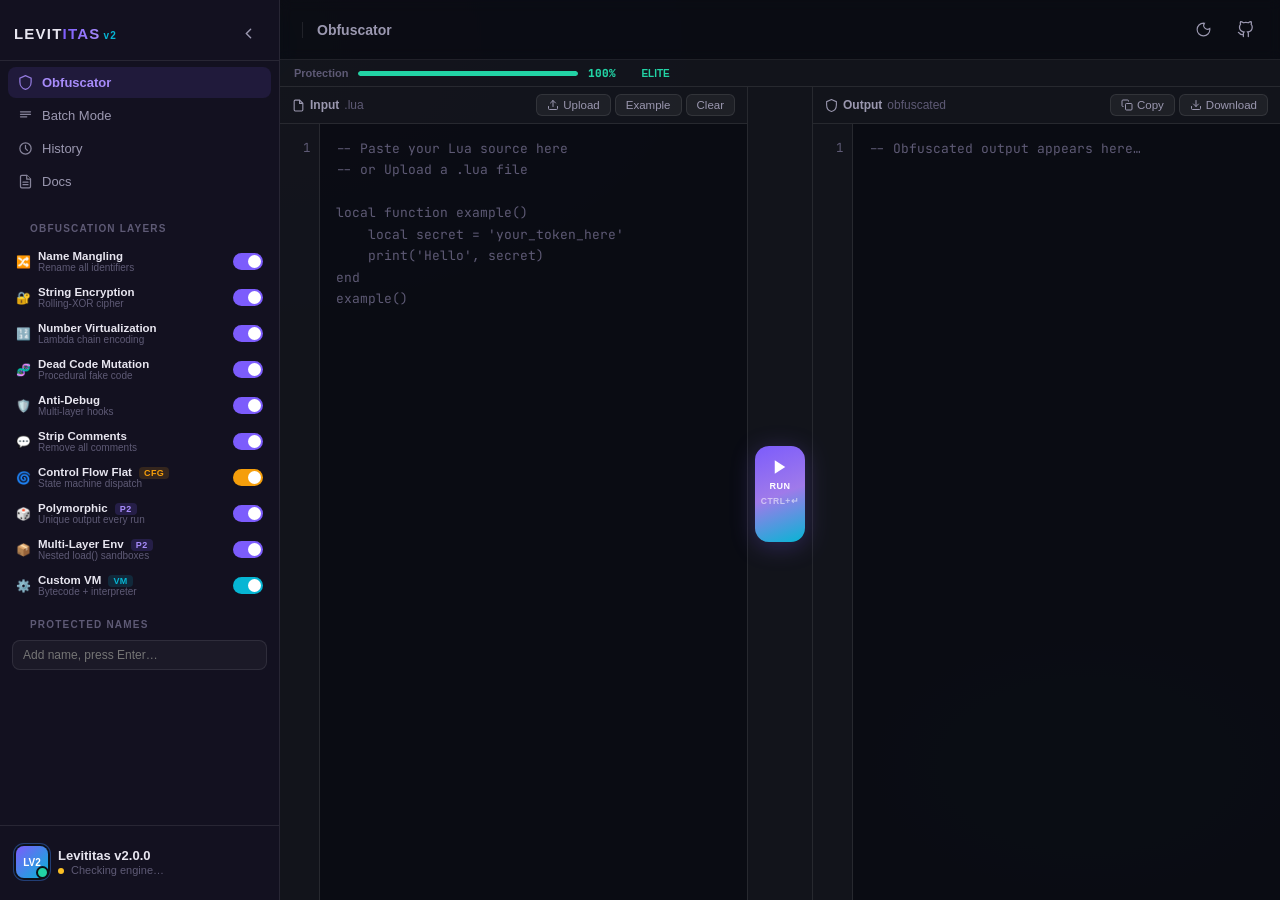
==== templates/index.html @ 669b361c "well" ====
<!DOCTYPE html>
<html lang="en">
<head>
<meta charset="UTF-8">
<meta name="viewport" content="width=device-width,initial-scale=1.0,maximum-scale=1.0">
<title>Levititas v2 — Elite Lua Obfuscator</title>
<link rel="stylesheet" href="/static/style.css">
<link rel="stylesheet" href="/static/levititas.css">
</head>
<body>
<div class="bg-overlay"></div>
<div class="app" id="app">
  <div class="sidebar-backdrop" id="sidebarBackdrop"></div>

  <!-- ═══════════════ SIDEBAR ═══════════════ -->
  <aside class="sidebar" id="sidebar">
    <div class="brand-row">
      <div class="brand-mark">LEVIT<span class="brand-accent">ITAS</span><span class="brand-v2">v2</span></div>
      <button class="icon-btn sidebar-collapse" id="collapseBtn">
        <svg viewBox="0 0 24 24" width="17" height="17"><path d="M15 6l-6 6 6 6" stroke="currentColor" stroke-width="2" fill="none" stroke-linecap="round"/></svg>
      </button>
    </div>

    <!-- Nav -->
    <nav class="nav-menu" style="margin-top:6px;">
      <div class="nav-item active" data-view="obfuscator">
        <svg viewBox="0 0 24 24" width="15" height="15"><path d="M12 1L3 5v6c0 5.5 3.8 10.7 9 12 5.2-1.3 9-6.5 9-12V5l-9-4z" stroke="currentColor" stroke-width="2" fill="none"/></svg>
        <span>Obfuscator</span>
      </div>
      <div class="nav-item" data-view="batch">
        <svg viewBox="0 0 24 24" width="15" height="15"><path d="M4 6h16M4 10h16M4 14h10" stroke="currentColor" stroke-width="2" stroke-linecap="round"/></svg>
        <span>Batch Mode</span>
      </div>
      <div class="nav-item" data-view="history">
        <svg viewBox="0 0 24 24" width="15" height="15"><circle cx="12" cy="12" r="9" stroke="currentColor" stroke-width="2" fill="none"/><path d="M12 7v5l3 3" stroke="currentColor" stroke-width="2" stroke-linecap="round"/></svg>
        <span>History</span>
      </div>
      <div class="nav-item" data-view="docs">
        <svg viewBox="0 0 24 24" width="15" height="15"><path d="M14 2H6a2 2 0 00-2 2v16a2 2 0 002 2h12a2 2 0 002-2V8z" stroke="currentColor" stroke-width="2" fill="none"/><path d="M14 2v6h6M16 13H8M16 17H8" stroke="currentColor" stroke-width="2" stroke-linecap="round"/></svg>
        <span>Docs</span>
      </div>
    </nav>

    <!-- Layers -->
    <div class="section-title" style="margin-top:10px;">Obfuscation Layers</div>
    <div class="layer-list" id="layerList">

      <!-- Base layers -->
      <div class="layer-toggle" data-key="mangleNames">
        <div class="layer-info">
          <span class="layer-icon">🔀</span>
          <div class="layer-text">
            <div class="layer-name">Name Mangling</div>
            <div class="layer-desc">Rename all identifiers</div>
          </div>
        </div>
        <div class="toggle-switch on" data-key="mangleNames" data-tier="base"></div>
      </div>

      <div class="layer-toggle" data-key="encryptStrings">
        <div class="layer-info">
          <span class="layer-icon">🔐</span>
          <div class="layer-text">
            <div class="layer-name">String Encryption</div>
            <div class="layer-desc">Rolling-XOR cipher</div>
          </div>
        </div>
        <div class="toggle-switch on" data-key="encryptStrings" data-tier="base"></div>
      </div>

      <div class="layer-toggle" data-key="encodeNumbers">
        <div class="layer-info">
          <span class="layer-icon">🔢</span>
          <div class="layer-text">
            <div class="layer-name">Number Virtualization</div>
            <div class="layer-desc">Lambda chain encoding</div>
          </div>
        </div>
        <div class="toggle-switch on" data-key="encodeNumbers" data-tier="base"></div>
      </div>

      <div class="layer-toggle" data-key="injectJunk">
        <div class="layer-info">
          <span class="layer-icon">🧬</span>
          <div class="layer-text">
            <div class="layer-name">Dead Code Mutation</div>
            <div class="layer-desc">Procedural fake code</div>
          </div>
        </div>
        <div class="toggle-switch on" data-key="injectJunk" data-tier="base"></div>
      </div>

      <div class="layer-toggle" data-key="antiDebug">
        <div class="layer-info">
          <span class="layer-icon">🛡️</span>
          <div class="layer-text">
            <div class="layer-name">Anti-Debug</div>
            <div class="layer-desc">Multi-layer hooks</div>
          </div>
        </div>
        <div class="toggle-switch on" data-key="antiDebug" data-tier="base"></div>
      </div>

      <div class="layer-toggle" data-key="stripComments">
        <div class="layer-info">
          <span class="layer-icon">💬</span>
          <div class="layer-text">
            <div class="layer-name">Strip Comments</div>
            <div class="layer-desc">Remove all comments</div>
          </div>
        </div>
        <div class="toggle-switch on" data-key="stripComments" data-tier="base"></div>
      </div>

      <!-- Priority 2 layers -->
      <div class="layer-toggle" data-key="controlFlow">
        <div class="layer-info">
          <span class="layer-icon">🌀</span>
          <div class="layer-text">
            <div class="layer-name">Control Flow Flat <span class="layer-tier cfg">CFG</span></div>
            <div class="layer-desc">State machine dispatch</div>
          </div>
        </div>
        <div class="toggle-switch on" data-key="controlFlow" data-tier="cfg"></div>
      </div>

      <div class="layer-toggle" data-key="polymorphic">
        <div class="layer-info">
          <span class="layer-icon">🎲</span>
          <div class="layer-text">
            <div class="layer-name">Polymorphic <span class="layer-tier p2">P2</span></div>
            <div class="layer-desc">Unique output every run</div>
          </div>
        </div>
        <div class="toggle-switch on" data-key="polymorphic" data-tier="p2"></div>
      </div>

      <div class="layer-toggle" data-key="wrapEnv">
        <div class="layer-info">
          <span class="layer-icon">📦</span>
          <div class="layer-text">
            <div class="layer-name">Multi-Layer Env <span class="layer-tier p2">P2</span></div>
            <div class="layer-desc">Nested load() sandboxes</div>
          </div>
        </div>
        <div class="toggle-switch on" data-key="wrapEnv" data-tier="p2"></div>
      </div>

      <div class="layer-toggle" data-key="vmMode">
        <div class="layer-info">
          <span class="layer-icon">⚙️</span>
          <div class="layer-text">
            <div class="layer-name">Custom VM <span class="layer-tier vm">VM</span></div>
            <div class="layer-desc">Bytecode + interpreter</div>
          </div>
        </div>
        <div class="toggle-switch on" data-key="vmMode" data-tier="vm"></div>
      </div>

    </div>

    <!-- Protected names -->
    <div class="section-title" style="margin-top:8px;">Protected Names</div>
    <div style="padding:0 12px 8px;">
      <input type="text" id="protectInput" placeholder="Add name, press Enter…"
        style="width:100%;background:var(--panel-bg);border:1px solid var(--border-color);border-radius:8px;padding:7px 10px;color:var(--text-primary);font-size:12px;outline:none;font-family:inherit;">
      <div id="protectTags" style="margin-top:6px;display:flex;flex-wrap:wrap;gap:4px;min-height:4px;"></div>
    </div>

    <div class="sidebar-footer">
      <div class="profile-row">
        <div class="avatar">LV2</div>
        <div>
          <div class="profile-name">Levititas v2.0.0</div>
          <div class="profile-plan" id="engineStatus">
            <span class="engine-dot fallback" id="engineDot"></span>
            <span id="engineLabel">Checking engine…</span>
          </div>
        </div>
      </div>
    </div>
  </aside>

  <button class="sidebar-expand" id="expandBtn">
    <svg viewBox="0 0 24 24" width="17" height="17"><path d="M9 6l6 6-6 6" stroke="currentColor" stroke-width="2" fill="none" stroke-linecap="round"/></svg>
  </button>

  <!-- ═══════════════ MAIN ═══════════════ -->
  <main class="main-workspace">
    <header class="top-bar">
      <div class="top-bar-left">
        <button class="icon-btn mobile-only" id="mobileSidebarBtn">
          <svg viewBox="0 0 24 24" width="20" height="20"><path d="M4 6h16M4 12h16M4 18h16" stroke="currentColor" stroke-width="2" stroke-linecap="round"/></svg>
        </button>
        <span class="chat-title" id="viewTitle">Obfuscator</span>
      </div>
      <div class="top-bar-right">
        <button class="icon-btn" id="themeBtn" title="Toggle theme">
          <svg viewBox="0 0 24 24" width="17" height="17"><path d="M12 3a9 9 0 109 9c0-.46-.04-.92-.1-1.36a5.4 5.4 0 01-7.54-7.54A9 9 0 0012 3z" stroke="currentColor" stroke-width="1.6" fill="none"/></svg>
        </button>
        <a href="https://github.com/levititas/levititas" target="_blank" class="icon-btn" title="GitHub">
          <svg viewBox="0 0 24 24" width="17" height="17"><path d="M9 19c-5 1.5-5-2.5-7-3m14 6v-3.87a3.37 3.37 0 00-.94-2.61c3.14-.35 6.44-1.54 6.44-7A5.44 5.44 0 0020 4.77 5.07 5.07 0 0019.91 1S18.73.65 16 2.48a13.38 13.38 0 00-7 0C6.27.65 5.09 1 5.09 1A5.07 5.07 0 005 4.77a5.44 5.44 0 00-1.5 3.78c0 5.42 3.3 6.61 6.44 7A3.37 3.37 0 009 18.13V22" stroke="currentColor" stroke-width="1.8" fill="none" stroke-linecap="round"/></svg>
        </a>
      </div>
    </header>

    <!-- ── OBFUSCATOR VIEW ── -->
    <div class="view-overlay active" data-view="obfuscator">
      <div class="obf-workspace">

        <!-- Strength meter -->
        <div class="strength-bar" id="strengthBar">
          <span class="strength-label">Protection</span>
          <div class="strength-track"><div class="strength-fill" id="strengthFill" style="width:0%"></div></div>
          <span class="strength-pct" id="strengthPct">0%</span>
          <span class="strength-grade" id="strengthGrade" style="background:var(--bg-hover);color:var(--text-tertiary);">None</span>
        </div>

        <!-- Stats bar -->
        <div class="stats-bar" id="statsBar" style="display:none;">
          <div class="stat-pill"><span class="stat-label">Original</span><span class="stat-val" id="statOrig">—</span></div>
          <div class="stat-pill"><span class="stat-label">Output</span><span class="stat-val" id="statObf">—</span></div>
          <div class="stat-pill"><span class="stat-label">Ratio</span><span class="stat-val" id="statRatio">—</span></div>
          <div class="stat-pill"><span class="stat-label">Lines</span><span class="stat-val" id="statLines">—</span></div>
          <div class="stat-pill"><span class="stat-label">Time</span><span class="stat-val" id="statTime">—</span></div>
          <span class="stat-note" id="statNote"></span>
        </div>

        <!-- Editor split -->
        <div class="editor-split">

          <!-- INPUT PANE -->
          <div class="editor-pane" id="inputPane">
            <div class="pane-header">
              <span class="pane-label">
                <svg viewBox="0 0 24 24" width="13" height="13"><path d="M14 2H6a2 2 0 00-2 2v16a2 2 0 002 2h12a2 2 0 002-2V8z" stroke="currentColor" stroke-width="2" fill="none"/><path d="M14 2v6h6" stroke="currentColor" stroke-width="2" fill="none"/></svg>
                Input <span class="pane-ext">.lua</span>
              </span>
              <div class="pane-actions">
                <button class="pane-btn" id="uploadBtn">
                  <svg viewBox="0 0 24 24" width="12" height="12"><path d="M21 15v4a2 2 0 01-2 2H5a2 2 0 01-2-2v-4M17 8l-5-5-5 5M12 3v12" stroke="currentColor" stroke-width="2" fill="none" stroke-linecap="round"/></svg>
                  Upload
                </button>
                <button class="pane-btn" id="exampleBtn">Example</button>
                <button class="pane-btn" id="clearBtn">Clear</button>
              </div>
            </div>
            <div class="editor-wrap">
              <div class="line-numbers" id="inLines"></div>
              <textarea class="code-editor" id="inputEditor" spellcheck="false"
                placeholder="-- Paste your Lua source here
-- or Upload a .lua file

local function example()
    local secret = 'your_token_here'
    print('Hello', secret)
end
example()"></textarea>
            </div>
            <input type="file" id="fileInput" accept=".lua" style="display:none;">
          </div>

          <!-- DIVIDER + RUN -->
          <div class="editor-divider">
            <button class="obf-run-btn" id="obfBtn">
              <svg viewBox="0 0 24 24" width="18" height="18"><path d="M5 3l14 9-14 9V3z" fill="currentColor"/></svg>
              <span>RUN</span>
              <span class="run-shortcut">Ctrl+↵</span>
            </button>
          </div>

          <!-- OUTPUT PANE -->
          <div class="editor-pane" id="outputPane">
            <div class="pane-header">
              <span class="pane-label">
                <svg viewBox="0 0 24 24" width="13" height="13"><path d="M12 1L3 5v6c0 5.5 3.8 10.7 9 12 5.2-1.3 9-6.5 9-12V5l-9-4z" stroke="currentColor" stroke-width="2" fill="none"/></svg>
                Output <span class="pane-ext">obfuscated</span>
              </span>
              <div class="pane-actions">
                <button class="pane-btn" id="copyBtn">
                  <svg viewBox="0 0 24 24" width="12" height="12"><rect x="9" y="9" width="13" height="13" rx="2" stroke="currentColor" stroke-width="2" fill="none"/><path d="M5 15H4a2 2 0 01-2-2V4a2 2 0 012-2h9a2 2 0 012 2v1" stroke="currentColor" stroke-width="2" fill="none"/></svg>
                  Copy
                </button>
                <button class="pane-btn" id="downloadBtn">
                  <svg viewBox="0 0 24 24" width="12" height="12"><path d="M21 15v4a2 2 0 01-2 2H5a2 2 0 01-2-2v-4M7 10l5 5 5-5M12 15V3" stroke="currentColor" stroke-width="2" fill="none" stroke-linecap="round"/></svg>
                  Download
                </button>
              </div>
            </div>
            <div class="editor-wrap">
              <div class="line-numbers" id="outLines"></div>
              <textarea class="code-editor" id="outputEditor" spellcheck="false" readonly
                placeholder="-- Obfuscated output appears here…"></textarea>
            </div>
            <div class="obf-loading" id="obfLoading" style="display:none;">
              <div class="obf-spinner"></div>
              <span id="loadingMsg">Obfuscating…</span>
            </div>
            <div class="obf-error" id="obfError" style="display:none;">
              <svg viewBox="0 0 24 24" width="20" height="20"><circle cx="12" cy="12" r="9" stroke="currentColor" stroke-width="2" fill="none"/><path d="M12 8v4M12 16h.01" stroke="currentColor" stroke-width="2" stroke-linecap="round"/></svg>
              <span id="obfErrorMsg">Error</span>
            </div>
          </div>

        </div>
      </div>
    </div>

    <!-- ── BATCH VIEW ── -->
    <div class="view-overlay" data-view="batch">
      <div class="view-scroll">
        <div class="view-header"><h2>Batch Mode</h2><p style="color:var(--text-secondary);font-size:13.5px;margin-top:4px;">Obfuscate multiple .lua files at once with identical settings.</p></div>
        <div class="batch-drop" id="batchDrop" style="margin-top:20px;">
          <svg viewBox="0 0 24 24" width="36" height="36" style="color:var(--text-tertiary)"><path d="M21 15v4a2 2 0 01-2 2H5a2 2 0 01-2-2v-4M17 8l-5-5-5 5M12 3v12" stroke="currentColor" stroke-width="1.6" fill="none" stroke-linecap="round"/></svg>
          <p>Drop .lua files here or <button class="inline-link" id="batchBrowseBtn">browse</button></p>
          <p style="font-size:11.5px;color:var(--text-tertiary)">Multiple files · Max 4 MB each</p>
          <input type="file" id="batchFileInput" accept=".lua" multiple style="display:none;">
        </div>
        <div id="batchList" style="margin-top:16px;display:none;"></div>
        <div id="batchActions" style="margin-top:14px;display:none;gap:10px;flex-wrap:wrap;">
          <button class="new-chat-btn" id="runBatchBtn" style="width:auto;padding:10px 22px;">
            <svg viewBox="0 0 24 24" width="14" height="14"><path d="M5 3l14 9-14 9V3z" fill="currentColor"/></svg>
            Obfuscate All
          </button>
          <button class="btn-secondary" id="downloadAllBtn" style="display:none;">
            <svg viewBox="0 0 24 24" width="13" height="13"><path d="M21 15v4a2 2 0 01-2 2H5a2 2 0 01-2-2v-4M7 10l5 5 5-5M12 15V3" stroke="currentColor" stroke-width="2" fill="none" stroke-linecap="round"/></svg>
            Download All
          </button>
          <button class="pane-btn" id="clearBatchBtn">Clear</button>
        </div>
      </div>
    </div>

    <!-- ── HISTORY VIEW ── -->
    <div class="view-overlay" data-view="history">
      <div class="view-scroll">
        <div class="view-header"><h2>History</h2><p style="color:var(--text-secondary);font-size:13.5px;margin-top:4px;">Last 20 sessions — stored in your browser only.</p></div>
        <div style="margin-top:8px;display:flex;justify-content:flex-end;"><button class="pane-btn" id="clearHistoryBtn">Clear all</button></div>
        <div id="historyEntries" style="margin-top:12px;"></div>
      </div>
    </div>

    <!-- ── DOCS VIEW ── -->
    <div class="view-overlay" data-view="docs">
      <div class="view-scroll">
        <div class="view-header"><h2>Documentation</h2></div>
        <div class="docs-body" style="margin-top:20px;">
          <div class="doc-section">
            <h3>Levititas v2 — What's new?</h3>
            <p>v2 adds four new Priority-2 layers on top of the original seven, making it structurally stronger than LuaPH and LuaRmor. Every run produces a <em>different</em> output due to polymorphic transforms and a randomized identifier style seeded from the system clock.</p>
          </div>
          <div class="doc-section">
            <h3>All 10 Obfuscation Layers</h3>
            <div class="doc-table">
              <div class="doc-row header"><span>Layer</span><span>Description</span></div>
              <div class="doc-row"><span>🔀 Name Mangling</span><span>Renames every local variable and function to confusing <code>IlIlllI</code>-style gibberish. Identifier style randomized per run.</span></div>
              <div class="doc-row"><span>🔐 String Encryption</span><span>Rolling-XOR cipher — each byte's key depends on the previous plaintext byte, making brute-force much harder than a fixed key.</span></div>
              <div class="doc-row"><span>🔢 Number Virtualization</span><span>Numbers encoded as lambda chains of XOR, rotate, and add operations. Decoded only at runtime.</span></div>
              <div class="doc-row"><span>🧬 Dead Code Mutation</span><span>Procedurally generated realistic-looking dead code with opaque predicates (always-true/false math identities).</span></div>
              <div class="doc-row"><span>🛡️ Anti-Debug</span><span>Hooks <code>debug.sethook</code>, detects hooked <code>pcall</code>, and measures timing anomalies typical of debuggers.</span></div>
              <div class="doc-row"><span>💬 Strip Comments</span><span>All <code>--</code> and <code>--[[ ]]</code> comments removed from output.</span></div>
              <div class="doc-row"><span>🌀 Control Flow Flat <span class="tier-pill cfg">CFG</span></span><span>Entire script body converted to a while-loop state machine with a randomized dispatch table. Makes decompiled code unreadable.</span></div>
              <div class="doc-row"><span>🎲 Polymorphic <span class="tier-pill p2">P2</span></span><span>Dead code injected between code sections at random cut points. Identifier style changes every obfuscation run.</span></div>
              <div class="doc-row"><span>📦 Multi-Layer Env <span class="tier-pill p2">P2</span></span><span>2-3 nested <code>load()</code> closures each with a sandboxed <code>setmetatable({}, {__index=_G})</code> environment and fake <code>__newindex</code> trap.</span></div>
              <div class="doc-row"><span>⚙️ Custom VM <span class="tier-pill vm">VM</span></span><span>The entire script is encrypted with a rolling-XOR cipher and wrapped in an obfuscated bytecode interpreter. Decompilers see only the interpreter, never the original code.</span></div>
            </div>
          </div>
          <div class="doc-section">
            <h3>Quick Start</h3>
            <div class="doc-code"><pre>pip install flask
python server.py
# Open http://localhost:5000</pre></div>
          </div>
          <div class="doc-section">
            <h3>Free 24/7 — Cloudflare Tunnel</h3>
            <div class="doc-code"><pre># Start server
python server.py

# New terminal — no account needed:
cloudflared tunnel --url http://localhost:5000
# → https://random.trycloudflare.com</pre></div>
          </div>
          <div class="doc-section">
            <h3>CLI (requires Lua 5.4)</h3>
            <div class="doc-code"><pre>lua levititas.lua script.lua
lua levititas.lua script.lua -o out.lua --protect PlayerData
lua levititas.lua script.lua --no-vm   # skip VM for speed</pre></div>
          </div>
          <div class="doc-section">
            <h3>Keyboard Shortcuts</h3>
            <div class="doc-table">
              <div class="doc-row"><span>Obfuscate</span><div><kbd>Ctrl</kbd> <kbd>Enter</kbd></div></div>
              <div class="doc-row"><span>Toggle sidebar</span><div><kbd>Ctrl</kbd> <kbd>B</kbd></div></div>
              <div class="doc-row"><span>Toggle theme</span><div><kbd>Ctrl</kbd> <kbd>J</kbd></div></div>
              <div class="doc-row"><span>Copy output</span><div><kbd>Ctrl</kbd> <kbd>Shift</kbd> <kbd>C</kbd></div></div>
            </div>
          </div>
        </div>
      </div>
    </div>

  </main>
</div>
<div class="toast" id="toast"></div>
<script src="/static/app.js"></script>
</body>
</html>
---- static/style.css ----
/* ===================================================================
   OCEAN AI — Apex Workspace
   =================================================================== */

@import url('https://fonts.googleapis.com/css2?family=Plus+Jakarta+Sans:wght@400;500;600;700;800&family=JetBrains+Mono:wght@400;500;600&display=swap');

:root {
  --bg-color: #0a0e14;
  --sidebar-bg: #0d1219;
  --panel-bg: #161c27;
  --panel-bg-2: #1b2230;
  --text-primary: #e7ecf3;
  --text-secondary: #8b96a8;
  --text-tertiary: #5b6677;
  --accent: #3b82f6;
  --accent-2: #06b6d4;
  --accent-rgb: 59, 130, 246;
  --border-color: #232b3a;
  --border-soft: #1a212e;
  --msg-user-bg: linear-gradient(135deg, #2563eb, #1d4ed8);
  --msg-bot-bg: #131923;
  --danger: #f87171;
  --success: #34d399;
  --warning: #fbbf24;
  --radius-lg: 18px;
  --radius-md: 12px;
  --radius-sm: 8px;
  --font-size-chat: 15px;
  --shadow-soft: 0 8px 24px rgba(0,0,0,0.35);
  --bg-image: none;
  --bg-opacity: 0.92;
}

body.theme-light {
  --bg-color: #f5f7fa;
  --sidebar-bg: #ffffff;
  --panel-bg: #f1f4f9;
  --panel-bg-2: #e7ecf3;
  --text-primary: #0f172a;
  --text-secondary: #56657c;
  --text-tertiary: #8896ab;
  --border-color: #e2e8f0;
  --border-soft: #edf1f6;
  --msg-bot-bg: #ffffff;
  --shadow-soft: 0 8px 24px rgba(15,23,42,0.08);
}

body.theme-dark-gray {
  --bg-color: #17181a;
  --sidebar-bg: #1c1d20;
  --panel-bg: #232427;
  --panel-bg-2: #2a2b2f;
  --text-primary: #f0f0f0;
  --text-secondary: #a0a0a5;
  --text-tertiary: #6b6c70;
  --border-color: #303134;
  --border-soft: #28292c;
  --msg-bot-bg: #1f2023;
}

body.theme-midnight {
  --bg-color: #0c0a1f;
  --sidebar-bg: #100d28;
  --panel-bg: #181432;
  --panel-bg-2: #1f1a3d;
  --text-primary: #e9e6f7;
  --text-secondary: #9590b8;
  --text-tertiary: #645f88;
  --border-color: #2a2552;
  --border-soft: #1f1a40;
  --msg-bot-bg: #15112e;
}

* { box-sizing: border-box; margin: 0; padding: 0; }
html, body {
  font-family: 'Plus Jakarta Sans', 'Inter', 'Segoe UI', sans-serif;
  height: 100%;
}

body {
  background-color: var(--bg-color);
  color: var(--text-primary);
  overflow: hidden;
  position: relative;
  transition: background-color 0.25s ease, color 0.25s ease;
  color-scheme: dark;
}
body.theme-light { color-scheme: light; }

::selection { background: rgba(var(--accent-rgb), 0.35); }

/* Scrollbars */
* { scrollbar-width: thin; scrollbar-color: var(--border-color) transparent; }
::-webkit-scrollbar { width: 8px; height: 8px; }
::-webkit-scrollbar-thumb { background: var(--border-color); border-radius: 8px; }
::-webkit-scrollbar-thumb:hover { background: var(--text-tertiary); }
::-webkit-scrollbar-track { background: transparent; }

.bg-overlay {
  position: fixed; inset: 0;
  background-image: var(--bg-image);
  background-size: cover; background-position: center;
  z-index: 0; pointer-events: none;
}
.bg-overlay::after {
  content: ''; position: absolute; inset: 0;
  background: var(--bg-color);
  opacity: var(--bg-opacity);
}

.app {
  display: flex; width: 100%; height: 100vh;
  position: relative; z-index: 1;
}

/* =================== SIDEBAR =================== */
.sidebar {
  width: 272px; min-width: 272px;
  background-color: var(--sidebar-bg);
  border-right: 1px solid var(--border-color);
  display: flex; flex-direction: column;
  transition: margin-left 0.28s cubic-bezier(.4,0,.2,1), opacity 0.2s ease;
  position: relative; z-index: 20;
}
.sidebar.collapsed { margin-left: -272px; opacity: 0; pointer-events: none; }

.brand-row {
  display: flex; align-items: center; justify-content: space-between;
  padding: 18px 16px 14px;
}
.brand-mark {
  font-size: 17px; font-weight: 800; letter-spacing: 0.5px; color: var(--text-primary);
}
.brand-accent {
  background: linear-gradient(90deg, var(--accent), var(--accent-2));
  -webkit-background-clip: text; -webkit-text-fill-color: transparent; background-clip: text;
}
.sidebar-collapse, .sidebar-expand {
  background: transparent; border: none; color: var(--text-secondary); cursor: pointer;
  width: 30px; height: 30px; border-radius: 8px; display: flex; align-items: center; justify-content: center;
  transition: 0.15s;
}
.sidebar-collapse:hover, .sidebar-expand:hover { background: var(--panel-bg); color: var(--text-primary); }
.sidebar-expand {
  position: fixed; top: 16px; left: 12px; z-index: 25;
  display: none; background: var(--panel-bg); border: 1px solid var(--border-color);
}
.sidebar-expand.visible { display: flex; }

.new-chat-btn {
  margin: 4px 16px 14px;
  background: linear-gradient(135deg, var(--accent), var(--accent-2));
  color: #fff; border: none; border-radius: var(--radius-md);
  padding: 11px 14px; font-weight: 700; font-size: 14px; cursor: pointer;
  display: flex; align-items: center; justify-content: center; gap: 8px;
  box-shadow: 0 4px 14px rgba(var(--accent-rgb), 0.3);
  transition: transform 0.15s, box-shadow 0.15s;
}
.new-chat-btn:hover { transform: translateY(-1px); box-shadow: 0 6px 18px rgba(var(--accent-rgb), 0.4); }
.new-chat-btn:active { transform: translateY(0); }

.sidebar-search {
  margin: 0 16px 12px; display: flex; align-items: center; gap: 8px;
  background: var(--panel-bg); border: 1px solid var(--border-color); border-radius: var(--radius-sm);
  padding: 8px 10px; color: var(--text-tertiary);
}
.sidebar-search input {
  background: transparent; border: none; outline: none; color: var(--text-primary);
  font-size: 13px; width: 100%; font-family: inherit;
}
.sidebar-search input::placeholder { color: var(--text-tertiary); }

.nav-menu { padding: 0 12px; display: flex; flex-direction: column; gap: 2px; margin-bottom: 8px; }
.nav-item {
  padding: 9px 12px; border-radius: var(--radius-sm); cursor: pointer;
  display: flex; align-items: center; gap: 10px;
  color: var(--text-secondary); font-weight: 500; font-size: 13.5px;
  transition: 0.15s; white-space: nowrap;
}
.nav-item svg { flex-shrink: 0; opacity: 0.85; }
.nav-item:hover { background-color: var(--panel-bg); color: var(--text-primary); }
.nav-item.active { background-color: var(--panel-bg-2); color: var(--text-primary); }

.section-title {
  font-size: 10.5px; text-transform: uppercase; color: var(--text-tertiary);
  margin: 10px 16px 6px; letter-spacing: 0.8px; font-weight: 700;
  display: flex; align-items: center; justify-content: space-between;
}
.text-mini-btn {
  background: none; border: none; color: var(--text-tertiary); cursor: pointer;
  font-size: 10px; text-transform: none; letter-spacing: 0; font-weight: 600;
  padding: 2px 4px; border-radius: 4px;
}
.text-mini-btn:hover { color: var(--danger); background: rgba(248,113,113,0.1); }

.pinned-list { padding: 0 12px; display: flex; flex-direction: column; gap: 2px; max-height: 110px; overflow-y: auto; }
.history-list {
  flex-grow: 1; overflow-y: auto; padding: 0 12px; display: flex; flex-direction: column; gap: 2px;
  min-height: 60px;
}
.history-group-label {
  font-size: 10.5px; color: var(--text-tertiary); font-weight: 700; text-transform: uppercase;
  letter-spacing: 0.6px; padding: 10px 6px 4px;
}

.history-item {
  position: relative; padding: 9px 12px; border-radius: var(--radius-sm); cursor: pointer;
  display: flex; align-items: center; gap: 8px; color: var(--text-secondary);
  font-size: 13.5px; transition: 0.15s; overflow: hidden;
}
.history-item:hover { background: var(--panel-bg); color: var(--text-primary); }
.history-item.active { background: var(--panel-bg-2); color: var(--text-primary); }
.history-item .hist-icon { flex-shrink: 0; opacity: 0.6; }
.history-item .hist-title {
  flex: 1; white-space: nowrap; overflow: hidden; text-overflow: ellipsis;
}
.history-item .hist-actions {
  display: none; gap: 2px; flex-shrink: 0;
}
.history-item:hover .hist-actions { display: flex; }
.hist-action-btn {
  background: none; border: none; color: var(--text-tertiary); cursor: pointer;
  width: 22px; height: 22px; border-radius: 5px; display: flex; align-items: center; justify-content: center;
}
.hist-action-btn:hover { background: var(--border-color); color: var(--text-primary); }
.hist-action-btn.danger:hover { color: var(--danger); }
.history-item input.rename-input {
  background: var(--bg-color); border: 1px solid var(--accent); border-radius: 5px;
  color: var(--text-primary); font-size: 13px; padding: 3px 6px; width: 100%; outline: none;
}

.sidebar-footer {
  padding: 12px; border-top: 1px solid var(--border-color); display: flex; flex-direction: column; gap: 4px;
}

.profile-row {
  display: flex; align-items: center; gap: 10px; padding: 9px 10px; border-radius: var(--radius-sm);
  cursor: pointer; transition: 0.15s; margin-top: 2px; position: relative;
}
.profile-row:hover { background: var(--panel-bg); }
.avatar {
  width: 32px; height: 32px; border-radius: 50%; background: linear-gradient(135deg, var(--accent), #8b5cf6);
  display: flex; align-items: center; justify-content: center; font-weight: 700; font-size: 13px; color: #fff;
  flex-shrink: 0; position: relative; box-shadow: 0 0 0 2px var(--sidebar-bg), 0 0 0 3px rgba(var(--accent-rgb), 0.4);
}
.avatar::after {
  content: ''; position: absolute; bottom: -1px; right: -1px; width: 9px; height: 9px; border-radius: 50%;
  background: var(--success); border: 2px solid var(--sidebar-bg);
}
.profile-meta { flex: 1; overflow: hidden; }
.profile-name { font-size: 13px; font-weight: 600; color: var(--text-primary); white-space: nowrap; overflow: hidden; text-overflow: ellipsis; }
.profile-plan { font-size: 11px; color: var(--text-tertiary); }

/* =================== MAIN WORKSPACE =================== */
.main-workspace { flex-grow: 1; display: flex; flex-direction: column; min-width: 0; position: relative; }

.top-bar {
  height: 60px; min-height: 60px; border-bottom: 1px solid var(--border-color);
  display: flex; justify-content: space-between; align-items: center; padding: 0 20px;
  backdrop-filter: blur(6px);
  position: relative; z-index: 30;
}
.top-bar-left, .top-bar-right { display: flex; align-items: center; gap: 8px; }
.mobile-only { display: none; }

.icon-btn {
  background: transparent; border: none; color: var(--text-secondary); cursor: pointer;
  width: 34px; height: 34px; border-radius: var(--radius-sm); display: flex; align-items: center; justify-content: center;
  transition: 0.15s;
}
.icon-btn:hover { background: var(--panel-bg); color: var(--text-primary); }

.model-selector { position: relative; }
.model-trigger {
  display: flex; align-items: center; gap: 8px;
  background: var(--panel-bg); border: 1px solid var(--border-color); color: var(--text-primary);
  padding: 7px 12px; border-radius: 999px; cursor: pointer; font-weight: 600; font-size: 13px;
  transition: 0.15s;
}
.model-trigger:hover { border-color: var(--accent); }
.model-dot {
  width: 8px; height: 8px; border-radius: 50%; background: var(--accent); flex-shrink: 0;
  box-shadow: 0 0 8px rgba(var(--accent-rgb),0.6);
}
.model-dot.flash { background: var(--warning); box-shadow: 0 0 8px rgba(251,191,36,0.6); }
.model-dot.think { background: #8b5cf6; box-shadow: 0 0 8px rgba(139,92,246,0.6); }
.model-dot.code { background: var(--success); box-shadow: 0 0 8px rgba(52,211,153,0.6); }

.model-dropdown {
  display: none; position: absolute; top: calc(100% + 8px); left: 0; width: 260px;
  background: var(--panel-bg); border: 1px solid var(--border-color); border-radius: var(--radius-md);
  box-shadow: var(--shadow-soft); padding: 6px; z-index: 50;
}
.model-dropdown.open { display: block; animation: dropIn 0.15s ease; }
@keyframes dropIn { from { opacity: 0; transform: translateY(-6px); } to { opacity: 1; transform: translateY(0); } }
.model-option {
  display: flex; align-items: center; gap: 10px; padding: 9px 10px; border-radius: var(--radius-sm);
  cursor: pointer; transition: 0.15s;
}
.model-option:hover { background: var(--panel-bg-2); }
.model-option.active { background: rgba(var(--accent-rgb), 0.12); }
.model-option .model-dot { margin-top: 4px; }
.model-name { font-size: 13px; font-weight: 700; color: var(--text-primary); }
.model-desc { font-size: 11.5px; color: var(--text-tertiary); }

.chat-title {
  font-size: 13.5px; color: var(--text-secondary); font-weight: 500;
  white-space: nowrap; overflow: hidden; text-overflow: ellipsis; max-width: 320px;
  border-left: 1px solid var(--border-color); padding-left: 14px; margin-left: 4px;
}

/* Notifications */
.notif-wrap { position: relative; }
.notif-badge {
  position: absolute; top: 3px; right: 3px; min-width: 15px; height: 15px; padding: 0 3px;
  background: var(--danger); color: #fff; font-size: 9.5px; font-weight: 800; border-radius: 999px;
  display: flex; align-items: center; justify-content: center; line-height: 1; border: 2px solid var(--bg-color);
}
.notif-dropdown {
  display: none; position: absolute; top: calc(100% + 8px); right: 0; width: 320px; max-height: 420px;
  background: var(--panel-bg); border: 1px solid var(--border-color); border-radius: var(--radius-md);
  box-shadow: var(--shadow-soft); z-index: 60; overflow: hidden; flex-direction: column;
}
.notif-dropdown.open { display: flex; animation: dropIn 0.15s ease; }
.notif-dropdown-header {
  display: flex; justify-content: space-between; align-items: center; padding: 12px 14px;
  border-bottom: 1px solid var(--border-color); font-size: 13px; font-weight: 700;
}
.notif-list { overflow-y: auto; max-height: 360px; }
.notif-item {
  display: flex; gap: 10px; padding: 11px 14px; border-bottom: 1px solid var(--border-soft);
  cursor: default; transition: 0.15s; position: relative;
}
.notif-item:last-child { border-bottom: none; }
.notif-item:hover { background: var(--panel-bg-2); }
.notif-item.unread::before {
  content: ''; position: absolute; left: 5px; top: 17px; width: 6px; height: 6px; border-radius: 50%; background: var(--accent);
}
.notif-icon {
  width: 30px; height: 30px; border-radius: 9px; flex-shrink: 0; display: flex; align-items: center; justify-content: center;
  background: var(--panel-bg-2); color: var(--accent-2);
}
.notif-body { flex: 1; min-width: 0; }
.notif-title { font-size: 12.5px; font-weight: 600; color: var(--text-primary); }
.notif-desc { font-size: 11.5px; color: var(--text-tertiary); margin-top: 1px; line-height: 1.4; }
.notif-time { font-size: 10px; color: var(--text-tertiary); margin-top: 3px; }
.notif-empty { padding: 30px 16px; text-align: center; color: var(--text-tertiary); font-size: 12.5px; }

.about-tagline {
  margin-top: 16px; padding-top: 14px; border-top: 1px solid var(--border-soft);
  font-size: 14px; color: var(--text-primary); letter-spacing: 0.2px;
}
.about-tagline b {
  background: linear-gradient(90deg, var(--accent), var(--accent-2));
  -webkit-background-clip: text; -webkit-text-fill-color: transparent; background-clip: text;
}

/* =================== CHAT AREA (reworked) =================== */
.chat-container {
  flex-grow: 1; padding: 32px 12% 20px; overflow-y: auto;
  display: flex; flex-direction: column; gap: 24px; scroll-behavior: smooth;
  position: relative; z-index: 1;
  mask-image: linear-gradient(to bottom, transparent 0, #000 24px, #000 calc(100% - 8px), transparent 100%);
  -webkit-mask-image: linear-gradient(to bottom, transparent 0, #000 24px, #000 calc(100% - 8px), transparent 100%);
}

.chat-date-divider {
  display: flex; align-items: center; gap: 12px; margin: 4px 0 2px;
  color: var(--text-tertiary); font-size: 11.5px; font-weight: 700; text-transform: uppercase; letter-spacing: 0.6px;
}
.chat-date-divider::before, .chat-date-divider::after {
  content: ''; flex: 1; height: 1px; background: var(--border-soft);
}

.welcome-screen {
  flex-grow: 1; display: flex; flex-direction: column; align-items: center; justify-content: center;
  text-align: center; gap: 18px; padding: 40px 20px;
}
.welcome-logo {
  width: 60px; height: 60px; border-radius: 18px;
  background: linear-gradient(135deg, var(--accent), var(--accent-2));
  display: flex; align-items: center; justify-content: center;
  box-shadow: 0 10px 32px rgba(var(--accent-rgb), 0.4), 0 0 0 1px rgba(255,255,255,0.06) inset;
  position: relative; overflow: hidden;
  animation: logoFloat 3.4s ease-in-out infinite;
}
@keyframes logoFloat { 0%, 100% { transform: translateY(0); } 50% { transform: translateY(-5px); } }
.welcome-logo::after {
  content: ''; position: absolute; inset: 0;
  background: linear-gradient(120deg, transparent 30%, rgba(255,255,255,0.35) 50%, transparent 70%);
  animation: shimmer 2.6s infinite;
}
@keyframes shimmer { 0% { transform: translateX(-100%); } 100% { transform: translateX(100%); } }
.welcome-logo svg { position: relative; z-index: 1; }
.welcome-title {
  font-size: 27px; font-weight: 800; letter-spacing: -0.3px;
  background: linear-gradient(135deg, var(--text-primary), var(--text-secondary));
  -webkit-background-clip: text; -webkit-text-fill-color: transparent; background-clip: text;
}
.welcome-sub { font-size: 14.5px; color: var(--text-secondary); max-width: 440px; line-height: 1.6; }

.suggestion-grid {
  display: grid; grid-template-columns: repeat(2, minmax(0,1fr)); gap: 10px; margin-top: 8px;
  max-width: 620px; width: 100%;
}
.suggestion-card {
  text-align: left; background: var(--panel-bg); border: 1px solid var(--border-color);
  border-radius: var(--radius-md); padding: 14px 16px; cursor: pointer; transition: 0.18s;
  animation: fadeInUp 0.4s cubic-bezier(.16,1,.3,1) backwards;
  position: relative; overflow: hidden;
}
.suggestion-card:nth-child(1) { animation-delay: 0.05s; }
.suggestion-card:nth-child(2) { animation-delay: 0.1s; }
.suggestion-card:nth-child(3) { animation-delay: 0.15s; }
.suggestion-card:nth-child(4) { animation-delay: 0.2s; }
.suggestion-card::before {
  content: ''; position: absolute; inset: 0; opacity: 0; transition: opacity 0.2s;
  background: linear-gradient(135deg, rgba(var(--accent-rgb),0.08), transparent 60%);
}
.suggestion-card:hover { border-color: var(--accent); transform: translateY(-2px); box-shadow: var(--shadow-soft); }
.suggestion-card:hover::before { opacity: 1; }
.suggestion-card .s-title { font-size: 13.5px; font-weight: 600; color: var(--text-primary); margin-bottom: 3px; position: relative; }
.suggestion-card .s-sub { font-size: 12px; color: var(--text-tertiary); position: relative; }

/* Message row */
.message-row { display: flex; gap: 14px; max-width: 100%; animation: fadeInUp 0.4s cubic-bezier(.16,1,.3,1) forwards; opacity: 0; }
.message-row.user-row { flex-direction: row-reverse; }
@keyframes fadeInUp { from { opacity: 0; transform: translateY(16px) scale(0.985); } to { opacity: 1; transform: translateY(0) scale(1); } }

.msg-avatar {
  width: 31px; height: 31px; border-radius: 10px; flex-shrink: 0; display: flex; align-items: center; justify-content: center;
  font-size: 13px; font-weight: 700; margin-top: 2px; transition: transform 0.2s;
}
.message-row:hover .msg-avatar { transform: scale(1.06); }
.msg-avatar.bot { background: linear-gradient(135deg, var(--accent), var(--accent-2)); color: #fff; box-shadow: 0 3px 10px rgba(var(--accent-rgb), 0.35); }
.msg-avatar.user { background: linear-gradient(135deg, var(--accent), #8b5cf6); color: #fff; box-shadow: 0 3px 10px rgba(var(--accent-rgb), 0.3); }

.message-col { display: flex; flex-direction: column; gap: 6px; max-width: 76%; min-width: 0; }
.user-row .message-col { align-items: flex-end; }

.message {
  padding: 13px 17px; border-radius: var(--radius-lg); line-height: 1.65;
  font-size: var(--font-size-chat); box-shadow: var(--shadow-soft); word-wrap: break-word;
  transition: transform 0.15s, box-shadow 0.15s;
}
.message-row:hover .message { transform: translateY(-1px); }
.msg-user {
  background: var(--msg-user-bg); color: #fff; border-bottom-right-radius: 4px;
  box-shadow: 0 4px 16px rgba(var(--accent-rgb), 0.28), var(--shadow-soft);
}
.msg-bot { background: var(--msg-bot-bg); border: 1px solid var(--border-soft); border-bottom-left-radius: 4px; color: var(--text-primary); }
.message.compact { padding: 9px 13px; }

.message p { margin: 0 0 10px; }
.message p:last-child { margin-bottom: 0; }
.message ul, .message ol { margin: 8px 0 8px 22px; }
.message li { margin-bottom: 4px; }
.message a { color: var(--accent-2); text-decoration: underline; }
.message h1, .message h2, .message h3 { margin: 14px 0 8px; font-weight: 700; line-height: 1.3; }
.message h1 { font-size: 1.3em; } .message h2 { font-size: 1.16em; } .message h3 { font-size: 1.05em; }
.message blockquote {
  border-left: 3px solid var(--accent); padding: 4px 14px; margin: 10px 0; color: var(--text-secondary);
  background: rgba(var(--accent-rgb), 0.06); border-radius: 0 6px 6px 0;
}
.message table { border-collapse: collapse; width: 100%; margin: 10px 0; font-size: 0.92em; }
.message th, .message td { border: 1px solid var(--border-color); padding: 7px 10px; text-align: left; }
.message th { background: var(--panel-bg-2); font-weight: 700; }
.message code:not(pre code) {
  background: rgba(var(--accent-rgb), 0.12); color: var(--accent-2); padding: 2px 6px; border-radius: 5px;
  font-family: 'JetBrains Mono', monospace; font-size: 0.88em;
}

.code-block-wrap { margin: 12px 0; border-radius: 10px; overflow: hidden; border: 1px solid #2a3244; }
.code-block-header {
  display: flex; justify-content: space-between; align-items: center;
  background: #0d1117; padding: 7px 13px; font-size: 11.5px; color: #8b96a8;
  font-family: 'JetBrains Mono', monospace; border-bottom: 1px solid #1f2630;
}
.copy-code-btn {
  background: none; border: none; color: #8b96a8; cursor: pointer; font-size: 11.5px;
  display: flex; align-items: center; gap: 5px; padding: 3px 7px; border-radius: 5px; transition: 0.15s;
  font-family: inherit;
}
.copy-code-btn:hover { background: rgba(255,255,255,0.08); color: #e6edf3; }
.message pre { background: #0d1117; padding: 15px; overflow-x: auto; margin: 0; }
.message pre code { font-family: 'JetBrains Mono', monospace; font-size: 13.5px; color: #e6edf3; line-height: 1.55; background: none; padding: 0; }

.think-block {
  background: rgba(var(--accent-rgb), 0.06); border: 1px solid rgba(var(--accent-rgb), 0.18);
  border-radius: 10px; margin-bottom: 10px; overflow: hidden;
}
.think-header {
  display: flex; align-items: center; gap: 7px; padding: 9px 13px; cursor: pointer;
  font-size: 12px; font-weight: 600; color: var(--accent-2); user-select: none;
}
.think-header svg { transition: transform 0.2s; }
.think-block.collapsed .think-header svg { transform: rotate(-90deg); }
.think-body {
  padding: 0 13px 12px; font-size: 12.5px; color: var(--text-secondary); font-style: italic; line-height: 1.6;
}
.think-block.collapsed .think-body { display: none; }

.web-sources {
  display: flex; flex-wrap: wrap; gap: 6px; margin-top: 10px; padding-top: 10px;
  border-top: 1px solid var(--border-soft);
}
.web-source-chip {
  display: flex; align-items: center; gap: 5px; background: var(--panel-bg-2); border: 1px solid var(--border-color);
  padding: 4px 9px; border-radius: 999px; font-size: 11px; color: var(--text-secondary); text-decoration: none;
}
.web-source-chip:hover { border-color: var(--accent); color: var(--text-primary); }

.attached-image-bubble { max-width: 240px; border-radius: 12px; margin-bottom: 8px; display: block; border: 1px solid var(--border-color); }
.attached-file-chip {
  display: flex; align-items: center; gap: 8px; background: rgba(255,255,255,0.08); border-radius: 10px;
  padding: 8px 12px; margin-bottom: 8px; font-size: 12.5px;
}
.msg-user .attached-file-chip { background: rgba(255,255,255,0.15); }

/* Message actions (hover toolbar) */
.message-actions {
  display: flex; gap: 2px; opacity: 0; transition: opacity 0.15s; height: 26px;
}
.message-row:hover .message-actions, .message-row.show-actions .message-actions { opacity: 1; }
.msg-action-btn {
  background: transparent; border: none; color: var(--text-tertiary); cursor: pointer;
  width: 26px; height: 26px; border-radius: 6px; display: flex; align-items: center; justify-content: center;
  transition: 0.15s;
}
.msg-action-btn:hover { background: var(--panel-bg); color: var(--text-primary); }
.msg-action-btn.liked { color: var(--success); }
.msg-action-btn.disliked { color: var(--danger); }
.msg-meta-row { display: flex; align-items: center; gap: 8px; font-size: 11px; color: var(--text-tertiary); }
.model-tag {
  background: var(--panel-bg); border: 1px solid var(--border-color); padding: 1px 7px; border-radius: 999px; font-weight: 600;
}

.edit-textarea {
  width: 100%; background: var(--panel-bg-2); border: 1px solid var(--accent); border-radius: var(--radius-md);
  color: var(--text-primary); padding: 12px; font-size: var(--font-size-chat); font-family: inherit;
  resize: vertical; outline: none; min-height: 60px;
}
.edit-actions { display: flex; gap: 8px; margin-top: 8px; justify-content: flex-end; }
.edit-actions button {
  padding: 6px 14px; border-radius: 7px; font-size: 12.5px; font-weight: 600; cursor: pointer; border: none;
}
.edit-cancel { background: var(--panel-bg); color: var(--text-secondary); }
.edit-save { background: var(--accent); color: #fff; }

/* Typing indicator */
.typing-indicator { display: flex; gap: 5px; padding: 6px 2px; }
.typing-indicator span { width: 7px; height: 7px; background: var(--accent); border-radius: 50%; animation: bounce 1.3s infinite ease-in-out both; opacity: 0.7; }
.typing-indicator span:nth-child(1) { animation-delay: -0.32s; }
.typing-indicator span:nth-child(2) { animation-delay: -0.16s; }
@keyframes bounce { 0%, 80%, 100% { transform: scale(0.4); } 40% { transform: scale(1); } }

.stream-cursor { display: inline-block; width: 8px; height: 16px; background: var(--accent); margin-left: 2px; vertical-align: middle; animation: blink 0.9s infinite; border-radius: 2px; }
@keyframes blink { 0%, 100% { opacity: 1; } 50% { opacity: 0; } }

.scroll-bottom-btn {
  position: absolute; bottom: 168px; left: 50%; transform: translateX(-50%);
  width: 36px; height: 36px; border-radius: 50%; background: var(--panel-bg); border: 1px solid var(--border-color);
  display: none; align-items: center; justify-content: center; cursor: pointer; color: var(--text-secondary);
  box-shadow: var(--shadow-soft); z-index: 15; transition: 0.15s;
}
.scroll-bottom-btn.visible { display: flex; }
.scroll-bottom-btn:hover { color: var(--accent); border-color: var(--accent); }

/* =================== INPUT AREA =================== */
.input-wrapper { padding: 10px 12% 16px; display: flex; flex-direction: column; align-items: center; gap: 8px; }
.input-shell {
  width: 100%; background: var(--panel-bg); border: 1px solid var(--border-color); border-radius: var(--radius-lg);
  padding: 10px 12px; box-shadow: var(--shadow-soft); transition: border-color 0.15s;
}
.input-shell:focus-within { border-color: var(--accent); }

.attach-preview-area { display: flex; flex-wrap: wrap; gap: 8px; margin-bottom: 6px; }
.attach-item { position: relative; }
.attach-img-thumb { width: 64px; height: 64px; object-fit: cover; border-radius: 9px; border: 1px solid var(--border-color); }
.attach-file-thumb {
  display: flex; align-items: center; gap: 8px; background: var(--panel-bg-2); border: 1px solid var(--border-color);
  border-radius: 9px; padding: 8px 12px; font-size: 12px; max-width: 180px;
}
.attach-file-thumb .file-name { overflow: hidden; text-overflow: ellipsis; white-space: nowrap; }
.attach-file-thumb .file-size { color: var(--text-tertiary); font-size: 10.5px; flex-shrink: 0; }
.attach-remove {
  position: absolute; top: -7px; right: -7px; background: var(--danger); color: #fff; border: none;
  border-radius: 50%; width: 18px; height: 18px; cursor: pointer; font-size: 11px; line-height: 1;
  display: flex; align-items: center; justify-content: center;
}

.quick-suggest-row { display: flex; gap: 6px; overflow-x: auto; padding-bottom: 2px; }
.quick-chip {
  white-space: nowrap; background: var(--panel-bg-2); border: 1px solid var(--border-color); color: var(--text-secondary);
  padding: 6px 11px; border-radius: 999px; font-size: 12px; cursor: pointer; transition: 0.15s;
}
.quick-chip:hover { border-color: var(--accent); color: var(--text-primary); }

.input-row { display: flex; gap: 8px; align-items: flex-end; }
.tool-icon-btn {
  background: transparent; border: none; color: var(--text-secondary); cursor: pointer;
  width: 34px; height: 34px; border-radius: var(--radius-sm); display: flex; align-items: center; justify-content: center;
  flex-shrink: 0; transition: 0.15s;
}
.tool-icon-btn:hover { background: var(--panel-bg-2); color: var(--text-primary); }
.tool-icon-btn.recording { color: var(--danger); animation: pulse-rec 1.2s infinite; }
@keyframes pulse-rec { 0%, 100% { opacity: 1; } 50% { opacity: 0.4; } }

#userInput {
  flex-grow: 1; background: transparent; border: none; color: var(--text-primary); outline: none;
  font-size: 15px; resize: none; min-height: 26px; max-height: 200px; padding: 7px 4px; font-family: inherit; line-height: 1.5;
}
#userInput::placeholder { color: var(--text-tertiary); }

.input-row-actions { display: flex; align-items: center; gap: 4px; }
.send-btn {
  background: linear-gradient(135deg, var(--accent), var(--accent-2)); color: #fff; border: none;
  width: 34px; height: 34px; border-radius: 10px; cursor: pointer; display: flex; align-items: center; justify-content: center;
  transition: 0.15s; flex-shrink: 0;
}
.send-btn:hover { filter: brightness(1.1); transform: scale(1.04); }
.send-btn:disabled { opacity: 0.4; cursor: not-allowed; transform: none; }
.send-btn.stop-mode { background: var(--danger); }

.tools-bar { display: flex; gap: 8px; align-items: center; margin-top: 8px; padding-top: 8px; border-top: 1px solid var(--border-soft); }
.tool-btn {
  background: transparent; border: 1px solid var(--border-color); color: var(--text-secondary);
  padding: 5px 11px; border-radius: 999px; cursor: pointer; transition: 0.15s; display: flex; align-items: center; gap: 6px; font-size: 12px;
  font-family: inherit; font-weight: 500;
}
.tool-btn:hover { border-color: var(--accent); color: var(--text-primary); }
.tool-btn[data-active="true"] { background: rgba(var(--accent-rgb), 0.14); border-color: var(--accent); color: var(--accent-2); }
.tools-spacer { flex: 1; }
.char-counter { font-size: 11px; color: var(--text-tertiary); }

.disclaimer { font-size: 11px; color: var(--text-tertiary); text-align: center; }

/* =================== MODALS =================== */
.modal {
  display: none; position: fixed; inset: 0; background: rgba(0,0,0,0.6); z-index: 100;
  justify-content: center; align-items: center; backdrop-filter: blur(6px); animation: fadeIn 0.15s ease;
}
.modal.open { display: flex; }
@keyframes fadeIn { from { opacity: 0; } to { opacity: 1; } }
.modal-content {
  background: var(--sidebar-bg); border-radius: 16px; width: 440px; max-width: 92vw;
  border: 1px solid var(--border-color); box-shadow: 0 20px 50px rgba(0,0,0,0.5);
  max-height: 86vh; display: flex; flex-direction: column; animation: modalIn 0.2s cubic-bezier(.16,1,.3,1);
}
.modal-wide { width: 620px; }
@keyframes modalIn { from { opacity: 0; transform: scale(0.96) translateY(8px); } to { opacity: 1; transform: scale(1) translateY(0); } }
.modal-header {
  font-size: 16px; font-weight: 700; padding: 18px 20px; border-bottom: 1px solid var(--border-color);
  display: flex; justify-content: space-between; align-items: center;
}
.modal-body { padding: 20px; overflow-y: auto; }
.modal-body-split { display: flex; padding: 0; gap: 0; flex: 1; min-height: 0; }

.settings-tabs { width: 150px; flex-shrink: 0; padding: 14px 8px; border-right: 1px solid var(--border-color); display: flex; flex-direction: column; gap: 2px; }
.settings-tab { padding: 9px 12px; border-radius: 8px; font-size: 13px; color: var(--text-secondary); cursor: pointer; font-weight: 500; }
.settings-tab:hover { background: var(--panel-bg); }
.settings-tab.active { background: var(--panel-bg-2); color: var(--text-primary); font-weight: 700; }
.settings-panels { flex: 1; padding: 20px; overflow-y: auto; }
.settings-panel { display: none; flex-direction: column; gap: 18px; }
.settings-panel.active { display: flex; }

.setting-row label { display: block; margin-bottom: 8px; font-size: 12.5px; color: var(--text-secondary); font-weight: 600; }
.setting-row select, .setting-row input[type="text"], .setting-row input[type="password"], .setting-row textarea {
  width: 100%; padding: 10px 12px; border-radius: 9px; border: 1px solid var(--border-color);
  background: var(--bg-color); color: var(--text-primary); font-size: 13.5px; outline: none; font-family: inherit;
}
.setting-row select option {
  background: var(--panel-bg); color: var(--text-primary);
}
.setting-row select:focus, .setting-row input:focus, .setting-row textarea:focus { border-color: var(--accent); }
.setting-row input[type="range"] { width: 100%; accent-color: var(--accent); }
.setting-row textarea { resize: vertical; }
.toggle-row { display: flex; align-items: center; justify-content: space-between; }
.toggle-row label { margin: 0; }

.swatch-row { display: flex; gap: 10px; }
.swatch {
  width: 56px; height: 40px; border-radius: 10px; border: 2px solid var(--border-color); cursor: pointer;
  position: relative; transition: 0.15s;
}
.swatch span { position: absolute; bottom: -18px; left: 50%; transform: translateX(-50%); font-size: 10px; color: var(--text-tertiary); white-space: nowrap; }
.swatch.active { border-color: var(--accent); box-shadow: 0 0 0 3px rgba(var(--accent-rgb),0.2); }

.accent-row { display: flex; gap: 10px; }
.accent-dot { width: 28px; height: 28px; border-radius: 50%; border: 2px solid transparent; cursor: pointer; transition: 0.15s; }
.accent-dot.active { border-color: var(--text-primary); transform: scale(1.15); }

.switch { position: relative; display: inline-block; width: 40px; height: 22px; flex-shrink: 0; }
.switch input { opacity: 0; width: 0; height: 0; }
.slider { position: absolute; cursor: pointer; inset: 0; background: var(--border-color); transition: 0.2s; border-radius: 999px; }
.slider::before { content: ''; position: absolute; height: 16px; width: 16px; left: 3px; bottom: 3px; background: #fff; transition: 0.2s; border-radius: 50%; }
.switch input:checked + .slider { background: var(--accent); }
.switch input:checked + .slider::before { transform: translateX(18px); }

.btn-secondary {
  background: var(--panel-bg); border: 1px solid var(--border-color); color: var(--text-primary);
  padding: 9px 16px; border-radius: 9px; cursor: pointer; font-weight: 600; font-size: 13px; transition: 0.15s;
}
.btn-secondary:hover { border-color: var(--accent); }
.btn-danger {
  background: rgba(248,113,113,0.12); border: 1px solid rgba(248,113,113,0.3); color: var(--danger);
  padding: 9px 16px; border-radius: 9px; cursor: pointer; font-weight: 600; font-size: 13px; transition: 0.15s;
}
.btn-danger:hover { background: rgba(248,113,113,0.22); }
.storage-meta { font-size: 13px; color: var(--text-secondary); }

.about-block { text-align: center; padding: 20px 10px; display: flex; flex-direction: column; gap: 6px; align-items: center; }
.about-block p { font-size: 12.5px; color: var(--text-secondary); }
.muted-text { color: var(--text-tertiary); font-size: 12.5px; line-height: 1.6; }
.about-block code { background: var(--panel-bg); padding: 2px 6px; border-radius: 5px; font-family: 'JetBrains Mono', monospace; }

.modal-btns { display: flex; gap: 10px; margin-top: 16px; }
.btn-full { flex: 1; padding: 11px; border: none; border-radius: 9px; cursor: pointer; font-weight: 600; background: var(--panel-bg); color: var(--text-primary); font-size: 13px; transition: 0.15s; }
.btn-full:hover { background: var(--panel-bg-2); }
.btn-primary { background: linear-gradient(135deg, var(--accent), var(--accent-2)); color: #fff; }

/* Expanded settings extras */
.setting-value { font-weight: 500; color: var(--text-tertiary); font-size: 11.5px; text-transform: none; letter-spacing: 0; float: right; }
.accent-dot.accent-custom { position: relative; overflow: hidden; background: conic-gradient(from 0deg, #ef4444, #f59e0b, #10b981, #3b82f6, #8b5cf6, #ef4444); display:flex; align-items:center; justify-content:center; }
.accent-dot.accent-custom input[type="color"] { position: absolute; inset: -4px; opacity: 0; cursor: pointer; width: 36px; height: 36px; }

/* Custom Ocean-style select dropdown (replaces native <select> look) */
.osel { position: relative; }
.osel select { display: none !important; }
.osel-trigger {
  width: 100%; display: flex; align-items: center; justify-content: space-between; gap: 8px;
  background: var(--bg-color); border: 1px solid var(--border-color); color: var(--text-primary);
  padding: 10px 12px; border-radius: 9px; cursor: pointer; font-size: 13.5px; font-family: inherit;
  transition: 0.15s;
}
.osel-trigger:hover { border-color: var(--accent); }
.osel.open .osel-trigger { border-color: var(--accent); box-shadow: 0 0 0 3px rgba(var(--accent-rgb),0.15); }
.osel-trigger svg { flex-shrink: 0; color: var(--text-tertiary); transition: transform 0.18s; }
.osel.open .osel-trigger svg { transform: rotate(180deg); }
.osel-label { overflow: hidden; text-overflow: ellipsis; white-space: nowrap; }
.osel-menu {
  display: none; position: absolute; top: calc(100% + 6px); left: 0; right: 0; max-height: 260px; overflow-y: auto;
  background: var(--panel-bg); border: 1px solid var(--border-color); border-radius: var(--radius-md);
  box-shadow: var(--shadow-soft); padding: 6px; z-index: 70;
}
.osel.open .osel-menu { display: block; animation: dropIn 0.15s ease; }
.osel-option {
  padding: 9px 11px; border-radius: var(--radius-sm); cursor: pointer; font-size: 13.5px; color: var(--text-secondary);
  transition: 0.15s; display: flex; align-items: center; justify-content: space-between; gap: 8px;
}
.osel-option:hover { background: var(--panel-bg-2); color: var(--text-primary); }
.osel-option.selected { background: rgba(var(--accent-rgb), 0.12); color: var(--text-primary); font-weight: 600; }
.osel-option.selected::after {
  content: ''; width: 6px; height: 6px; border-radius: 50%; background: var(--accent); flex-shrink: 0;
}
.input-with-btn { display: flex; gap: 8px; }
.input-with-btn input { flex: 1; }
.input-with-btn .btn-secondary { white-space: nowrap; }
.btn-row { display: flex; gap: 10px; flex-wrap: wrap; }
.connection-status { font-size: 12px; margin-left: 10px; color: var(--text-tertiary); }
.connection-status.ok { color: var(--success); }
.connection-status.fail { color: var(--danger); }

.import-dropzone {
  border: 2px dashed var(--border-color); border-radius: var(--radius-md); padding: 22px 16px;
  display: flex; flex-direction: column; align-items: center; gap: 6px; text-align: center;
  color: var(--text-secondary); cursor: pointer; transition: 0.15s; font-size: 12.5px;
}
.import-dropzone:hover, .import-dropzone.dragover { border-color: var(--accent); color: var(--text-primary); background: rgba(var(--accent-rgb),0.05); }
.import-dropzone svg { color: var(--text-tertiary); }
.import-preview { margin-top: 14px; border: 1px solid var(--border-color); border-radius: var(--radius-md); padding: 14px; }
.import-preview-header { font-size: 13px; font-weight: 600; margin-bottom: 10px; }
.import-list { max-height: 160px; overflow-y: auto; display: flex; flex-direction: column; gap: 4px; margin-bottom: 6px; }
.import-list-item { display: flex; justify-content: space-between; gap: 10px; padding: 6px 8px; border-radius: 6px; background: var(--panel-bg); font-size: 12px; color: var(--text-secondary); }
.import-list-item .il-badge { font-size: 10px; padding: 1px 6px; border-radius: 999px; background: var(--panel-bg-2); flex-shrink: 0; }
.import-list-item .il-badge.new { color: var(--success); }
.import-list-item .il-badge.dup { color: var(--warning); }
.radio-row { display: flex; flex-direction: column; gap: 8px; }
.radio-option { display: flex; align-items: center; gap: 8px; font-size: 13px; color: var(--text-secondary); cursor: pointer; font-weight: 500; }
.radio-option input { accent-color: var(--accent); width: 15px; height: 15px; }
.import-progress { margin-top: 10px; display: flex; flex-direction: column; gap: 6px; }
.import-progress-bar { height: 6px; background: var(--panel-bg); border-radius: 4px; overflow: hidden; }
.import-progress-fill { height: 100%; width: 0%; background: linear-gradient(90deg, var(--accent), var(--accent-2)); transition: width 0.2s; }
#importProgressLabel { font-size: 11.5px; color: var(--text-tertiary); }

.shortcut-row {
  display: flex; align-items: center; justify-content: space-between; padding: 10px 4px;
  border-bottom: 1px solid var(--border-soft); font-size: 13px; color: var(--text-secondary);
}
.shortcut-row:last-child { border-bottom: none; }
.shortcut-row kbd {
  background: var(--panel-bg-2); border: 1px solid var(--border-color); border-bottom-width: 2px;
  border-radius: 5px; padding: 2px 7px; font-size: 11px; font-family: 'JetBrains Mono', monospace;
  color: var(--text-primary); margin-left: 4px;
}
.about-stats { display: flex; gap: 18px; margin-top: 14px; }
.about-stats .stat { text-align: center; }
.about-stats .stat-num { font-size: 20px; font-weight: 800; color: var(--text-primary); }
.about-stats .stat-label { font-size: 11px; color: var(--text-tertiary); }

/* View overlays (Explore / Projects) */
.view-overlay { display: none; flex-grow: 1; overflow-y: auto; }
.view-overlay.active { display: block; }
.view-scroll { max-width: 980px; margin: 0 auto; padding: 32px 5%; }
.view-header h2 { font-size: 22px; font-weight: 800; margin-bottom: 6px; }
.model-grid { display: grid; grid-template-columns: repeat(auto-fill, minmax(240px,1fr)); gap: 14px; margin-top: 20px; }
.model-card {
  background: var(--panel-bg); border: 1px solid var(--border-color); border-radius: var(--radius-md);
  padding: 18px; cursor: pointer; transition: 0.18s; display: flex; flex-direction: column; gap: 8px;
}
.model-card:hover { border-color: var(--accent); transform: translateY(-2px); box-shadow: var(--shadow-soft); }
.model-card.active { border-color: var(--accent); background: rgba(var(--accent-rgb), 0.08); }
.model-card-top { display: flex; align-items: center; gap: 10px; }
.model-card .model-name { font-size: 15px; }
.model-card .model-desc { font-size: 12.5px; line-height: 1.5; }
.model-card-tags { display: flex; gap: 6px; flex-wrap: wrap; margin-top: 4px; }
.model-card-tag { font-size: 10.5px; background: var(--panel-bg-2); border: 1px solid var(--border-color); padding: 2px 8px; border-radius: 999px; color: var(--text-tertiary); }

.project-grid { display: grid; grid-template-columns: repeat(auto-fill, minmax(220px,1fr)); gap: 14px; margin-top: 20px; }
.project-card {
  background: var(--panel-bg); border: 1px solid var(--border-color); border-radius: var(--radius-md);
  padding: 16px; cursor: pointer; transition: 0.18s; position: relative;
}
.project-card:hover { border-color: var(--accent); transform: translateY(-2px); box-shadow: var(--shadow-soft); }
.project-color-dot { width: 10px; height: 10px; border-radius: 50%; display: inline-block; margin-right: 6px; }
.project-card .p-name { font-size: 14px; font-weight: 700; margin-bottom: 4px; }
.project-card .p-meta { font-size: 11.5px; color: var(--text-tertiary); }
.project-delete { position: absolute; top: 10px; right: 10px; opacity: 0; transition: 0.15s; }
.project-card:hover .project-delete { opacity: 1; }
.empty-state-mini { text-align: center; padding: 40px 20px; color: var(--text-tertiary); font-size: 13px; }

/* Scripting examples library */
.lib-toolbar { display: flex; flex-direction: column; gap: 10px; margin: 18px 0 6px; }
.lib-search {
  display: flex; align-items: center; gap: 8px; background: var(--panel-bg); border: 1px solid var(--border-color);
  border-radius: var(--radius-sm); padding: 9px 12px; color: var(--text-tertiary); max-width: 360px;
}
.lib-search input { background: transparent; border: none; outline: none; color: var(--text-primary); font-size: 13px; width: 100%; font-family: inherit; }
.lib-filters { display: flex; gap: 6px; flex-wrap: wrap; }
.lib-filter-chip {
  background: transparent; border: 1px solid var(--border-color); color: var(--text-secondary);
  padding: 5px 12px; border-radius: 999px; cursor: pointer; font-size: 12px; font-weight: 600; transition: 0.15s;
}
.lib-filter-chip:hover { border-color: var(--accent); color: var(--text-primary); }
.lib-filter-chip.active { background: rgba(var(--accent-rgb), 0.14); border-color: var(--accent); color: var(--accent-2); }

.example-card { display: flex; flex-direction: column; gap: 0; padding: 0; overflow: hidden; }
.example-card-img { width: 100%; height: 130px; object-fit: cover; background: var(--panel-bg-2); display: block; }
.example-card-img-fallback {
  width: 100%; height: 130px; display: flex; align-items: center; justify-content: center;
  background: linear-gradient(135deg, var(--panel-bg-2), var(--panel-bg)); color: var(--text-tertiary);
}
.example-card-body { padding: 14px 16px 16px; display: flex; flex-direction: column; gap: 6px; }
.example-card-top { display: flex; align-items: center; justify-content: space-between; gap: 8px; }
.example-card .ec-title { font-size: 14px; font-weight: 700; color: var(--text-primary); }
.example-card .ec-desc { font-size: 12px; color: var(--text-tertiary); line-height: 1.5; }
.example-card .ec-tags { display: flex; gap: 5px; flex-wrap: wrap; margin-top: 4px; }
.ec-level { font-size: 10px; padding: 2px 8px; border-radius: 999px; font-weight: 700; text-transform: uppercase; letter-spacing: 0.3px; }
.ec-level.beginner { background: rgba(52,211,153,0.14); color: var(--success); }
.ec-level.intermediate { background: rgba(251,191,36,0.14); color: var(--warning); }
.ec-level.advanced { background: rgba(248,113,113,0.14); color: var(--danger); }

.script-detail-img { width: 100%; max-height: 220px; object-fit: cover; border-radius: 10px; margin-bottom: 14px; border: 1px solid var(--border-color); }
.script-detail-meta { display: flex; gap: 8px; flex-wrap: wrap; margin-bottom: 14px; }
.script-detail-desc { font-size: 13.5px; color: var(--text-secondary); line-height: 1.6; margin-bottom: 14px; }
.script-source-links { display: flex; flex-wrap: wrap; gap: 8px; margin-bottom: 14px; }
.source-link-chip {
  display: flex; align-items: center; gap: 6px; background: var(--panel-bg-2); border: 1px solid var(--border-color);
  padding: 6px 12px; border-radius: 999px; font-size: 12px; color: var(--text-secondary); text-decoration: none; transition: 0.15s;
}
.source-link-chip:hover { border-color: var(--accent); color: var(--text-primary); }

.code-explain {
  display: flex; gap: 8px; align-items: flex-start; margin-top: 8px;
  padding: 10px 12px; background: rgba(var(--accent-rgb), 0.06); border: 1px solid rgba(var(--accent-rgb), 0.18);
  border-radius: 9px; font-size: 12.5px; color: var(--text-secondary); line-height: 1.55;
}
.code-explain svg { flex-shrink: 0; margin-top: 1px; color: var(--accent-2); }

.share-link-row { display: flex; gap: 8px; margin: 14px 0; }
.share-link-row input { flex: 1; padding: 9px 12px; border-radius: 8px; border: 1px solid var(--border-color); background: var(--bg-color); color: var(--text-secondary); font-size: 12.5px; outline: none; }

/* Toast */
.toast {
  position: fixed; bottom: 24px; left: 50%; transform: translateX(-50%) translateY(20px);
  background: var(--panel-bg-2); border: 1px solid var(--border-color); color: var(--text-primary);
  padding: 11px 20px; border-radius: 999px; font-size: 13px; font-weight: 600; box-shadow: var(--shadow-soft);
  z-index: 200; opacity: 0; pointer-events: none; transition: 0.25s ease; display: flex; align-items: center; gap: 8px;
}
.toast.visible { opacity: 1; transform: translateX(-50%) translateY(0); }

/* =================== RESPONSIVE =================== */
.sidebar-backdrop {
  display: none; position: fixed; inset: 0; background: rgba(0,0,0,0.5); z-index: 18;
  opacity: 0; transition: opacity 0.25s ease;
}
.sidebar-backdrop.visible { display: block; opacity: 1; }

@media (max-width: 880px) {
  .sidebar { position: fixed; top: 0; left: 0; height: 100%; box-shadow: 0 0 40px rgba(0,0,0,0.4); z-index: 19; }
  .sidebar.collapsed { margin-left: -272px; pointer-events: none; }
  .sidebar:not(.collapsed) { margin-left: 0; pointer-events: auto; }
  .sidebar-expand { display: none !important; }
  .mobile-only { display: flex !important; }
  .chat-container { padding: 20px 5% 16px; }
  .input-wrapper { padding: 8px 4% 14px; }
  .message-col { max-width: 88%; }
  .suggestion-grid { grid-template-columns: 1fr; }
  .modal-wide { width: 92vw; }
  .modal-body-split { flex-direction: column; }
  .settings-tabs { flex-direction: row; width: 100%; border-right: none; border-bottom: 1px solid var(--border-color); overflow-x: auto; }
  .chat-title { display: none; }
}
---- static/levititas.css ----
/* ================================================================
   LEVITITAS v2 — Extended CSS
   ================================================================ */

:root {
  --accent:        #7c5cfc;
  --accent-2:      #a78bfa;
  --accent-3:      #06b6d4;
  --accent-glow:   rgba(124,92,252,0.28);
  --accent-soft:   rgba(124,92,252,0.12);
  --panel-bg:      rgba(255,255,255,0.035);
  --border-color:  rgba(255,255,255,0.09);
  --text-primary:  #e8e6f0;
  --text-secondary:#9b98b0;
  --text-tertiary: #5e5a75;
  --bg-base:       #0d0c14;
  --bg-card:       #131120;
  --bg-hover:      rgba(255,255,255,0.05);
  --success:       #22d3a5;
  --error:         #f87171;
  --warning:       #fbbf24;
  --vm-color:      #06b6d4;
  --cfg-color:     #f59e0b;
  --sidebar-w:     280px;
  --topbar-h:      52px;
  --font-mono:     'JetBrains Mono','Fira Code','Cascadia Code',monospace;
}
[data-theme="light"]{--panel-bg:rgba(0,0,0,0.03);--border-color:rgba(0,0,0,0.1);--text-primary:#1a1730;--text-secondary:#5e5a75;--text-tertiary:#9b98b0;--bg-base:#f3f2fa;--bg-card:#ffffff;--bg-hover:rgba(0,0,0,0.04);}
*{box-sizing:border-box;margin:0;padding:0;}
body{font-family:-apple-system,BlinkMacSystemFont,'Segoe UI',sans-serif;background:var(--bg-base);color:var(--text-primary);min-height:100vh;overflow:hidden;}
.bg-overlay{position:fixed;inset:0;z-index:0;pointer-events:none;background:radial-gradient(ellipse 90% 70% at 15% 5%,rgba(124,92,252,0.09) 0%,transparent 60%),radial-gradient(ellipse 60% 50% at 85% 85%,rgba(6,182,212,0.06) 0%,transparent 55%);}
.app{display:flex;height:100vh;position:relative;z-index:1;}
.sidebar{width:var(--sidebar-w);min-width:var(--sidebar-w);height:100vh;background:var(--bg-card);border-right:1px solid var(--border-color);display:flex;flex-direction:column;transition:width .22s,min-width .22s,opacity .22s;overflow:hidden;}
.sidebar.collapsed{width:0;min-width:0;opacity:0;}
.brand-row{display:flex;align-items:center;justify-content:space-between;padding:16px 14px 10px;border-bottom:1px solid var(--border-color);flex-shrink:0;}
.brand-mark{font-size:15px;font-weight:800;letter-spacing:.08em;}
.brand-accent{color:var(--accent);}
.brand-v2{font-size:10px;font-weight:800;color:var(--accent-3);margin-left:3px;}
.sidebar-collapse,.sidebar-expand{background:none;border:none;cursor:pointer;color:var(--text-tertiary);display:flex;align-items:center;padding:4px;border-radius:6px;transition:color .15s,background .15s;}
.sidebar-collapse:hover,.sidebar-expand:hover{color:var(--text-primary);background:var(--bg-hover);}
.sidebar-expand{position:absolute;left:0;top:14px;z-index:10;background:var(--bg-card);border:1px solid var(--border-color);border-left:none;border-radius:0 8px 8px 0;padding:8px 6px;display:none;}
.sidebar.collapsed + .sidebar-expand{display:flex;}
.nav-menu{padding:0 8px;}
.nav-item{display:flex;align-items:center;gap:9px;padding:8px 10px;border-radius:8px;cursor:pointer;font-size:13px;color:var(--text-secondary);transition:background .15s,color .15s;user-select:none;white-space:nowrap;}
.nav-item:hover{background:var(--bg-hover);color:var(--text-primary);}
.nav-item.active{background:var(--accent-soft);color:var(--accent-2);font-weight:600;}
.section-title{padding:8px 14px 4px;font-size:10px;font-weight:700;letter-spacing:.12em;color:var(--text-tertiary);text-transform:uppercase;}
.layer-list{padding:0 8px;display:flex;flex-direction:column;gap:1px;overflow-y:auto;max-height:360px;}
.layer-toggle{display:flex;align-items:center;justify-content:space-between;padding:6px 8px;border-radius:8px;cursor:pointer;transition:background .15s;user-select:none;}
.layer-toggle:hover{background:var(--bg-hover);}
.layer-info{display:flex;align-items:center;gap:7px;min-width:0;flex:1;}
.layer-icon{font-size:12px;flex-shrink:0;}
.layer-text{min-width:0;}
.layer-name{font-size:11.5px;font-weight:600;color:var(--text-primary);}
.layer-desc{font-size:10px;color:var(--text-tertiary);}
.layer-tier{font-size:9px;font-weight:800;padding:1px 5px;border-radius:4px;flex-shrink:0;letter-spacing:.04em;margin-left:4px;}
.layer-tier.vm{background:rgba(6,182,212,.15);color:var(--vm-color);}
.layer-tier.cfg{background:rgba(245,158,11,.15);color:var(--cfg-color);}
.layer-tier.p2{background:rgba(124,92,252,.18);color:var(--accent-2);}
.toggle-switch{width:30px;height:17px;border-radius:99px;flex-shrink:0;background:var(--text-tertiary);position:relative;transition:background .2s;cursor:pointer;}
.toggle-switch::after{content:'';position:absolute;top:2px;left:2px;width:13px;height:13px;border-radius:50%;background:white;transition:transform .2s;}
.toggle-switch.on{background:var(--accent);}
.toggle-switch.on::after{transform:translateX(13px);}
.toggle-switch.on[data-tier="vm"]{background:var(--vm-color);}
.toggle-switch.on[data-tier="cfg"]{background:var(--cfg-color);}
.protect-tag{display:inline-flex;align-items:center;gap:4px;background:var(--accent-soft);color:var(--accent-2);border:1px solid rgba(124,92,252,.25);border-radius:99px;padding:2px 8px;font-size:11px;font-weight:600;}
.protect-tag button{background:none;border:none;cursor:pointer;color:var(--accent-2);font-size:12px;line-height:1;padding:0;opacity:.6;}
.protect-tag button:hover{opacity:1;}
.sidebar-footer{margin-top:auto;padding:10px 10px 14px;border-top:1px solid var(--border-color);}
.profile-row{display:flex;align-items:center;gap:10px;padding:8px 6px;border-radius:8px;}
.avatar{width:32px;height:32px;border-radius:8px;flex-shrink:0;display:flex;align-items:center;justify-content:center;color:white;font-weight:800;font-size:10px;background:linear-gradient(135deg,var(--accent),var(--accent-3));}
.profile-name{font-size:13px;font-weight:600;}
.profile-plan{font-size:11px;color:var(--text-tertiary);margin-top:1px;}
.engine-dot{display:inline-block;width:6px;height:6px;border-radius:50%;margin-right:4px;}
.engine-dot.full{background:var(--success);}
.engine-dot.fallback{background:var(--warning);}
.top-bar{height:var(--topbar-h);border-bottom:1px solid var(--border-color);display:flex;align-items:center;justify-content:space-between;padding:0 18px;flex-shrink:0;}
.top-bar-left,.top-bar-right{display:flex;align-items:center;gap:8px;}
.chat-title{font-size:14px;font-weight:700;}
.icon-btn{background:none;border:none;cursor:pointer;color:var(--text-secondary);display:flex;align-items:center;padding:6px;border-radius:8px;transition:color .15s,background .15s;text-decoration:none;}
.icon-btn:hover{color:var(--text-primary);background:var(--bg-hover);}
.mobile-only{display:none;}
.main-workspace{flex:1;display:flex;flex-direction:column;overflow:hidden;min-width:0;}
.view-overlay{display:none;flex:1;overflow:hidden;flex-direction:column;}
.view-overlay.active{display:flex;}
.view-scroll{flex:1;overflow-y:auto;padding:28px 32px;}
.view-header h2{font-size:22px;font-weight:700;}
.obf-workspace{flex:1;display:flex;flex-direction:column;overflow:hidden;}
.stats-bar{display:flex;align-items:center;gap:8px;flex-wrap:wrap;padding:7px 14px;border-bottom:1px solid var(--border-color);background:var(--panel-bg);flex-shrink:0;}
.stat-pill{display:flex;align-items:center;gap:5px;background:var(--bg-hover);border-radius:99px;padding:3px 10px;font-size:11px;}
.stat-label{color:var(--text-tertiary);}
.stat-val{color:var(--text-primary);font-weight:600;font-family:var(--font-mono);}
.stat-note{font-size:11px;color:var(--warning);margin-left:4px;}
.strength-bar{display:flex;align-items:center;gap:10px;padding:6px 14px;border-bottom:1px solid var(--border-color);background:var(--panel-bg);flex-shrink:0;}
.strength-label{font-size:11px;color:var(--text-tertiary);font-weight:600;white-space:nowrap;}
.strength-track{flex:1;height:5px;background:var(--border-color);border-radius:99px;overflow:hidden;max-width:220px;}
.strength-fill{height:100%;border-radius:99px;transition:width .5s cubic-bezier(.4,0,.2,1),background .5s;}
.strength-pct{font-size:11px;font-weight:800;font-family:var(--font-mono);min-width:36px;}
.strength-grade{font-size:10px;font-weight:700;padding:1px 7px;border-radius:99px;}
.editor-split{flex:1;display:flex;overflow:hidden;}
.editor-pane{flex:1;display:flex;flex-direction:column;overflow:hidden;min-width:0;position:relative;}
.pane-header{display:flex;align-items:center;justify-content:space-between;padding:7px 12px;border-bottom:1px solid var(--border-color);background:var(--panel-bg);flex-shrink:0;}
.pane-label{display:flex;align-items:center;gap:5px;font-size:12px;font-weight:600;color:var(--text-secondary);}
.pane-ext{color:var(--text-tertiary);font-weight:400;}
.pane-actions{display:flex;gap:4px;}
.pane-btn{background:var(--bg-hover);border:1px solid var(--border-color);color:var(--text-secondary);border-radius:6px;padding:4px 10px;font-size:11.5px;cursor:pointer;display:flex;align-items:center;gap:4px;transition:background .15s,color .15s;}
.pane-btn:hover{background:var(--accent-soft);color:var(--accent-2);border-color:rgba(124,92,252,.3);}
.editor-wrap{flex:1;display:flex;overflow:hidden;position:relative;}
.line-numbers{padding:14px 8px 14px 12px;background:var(--panel-bg);font-family:var(--font-mono);font-size:12.5px;line-height:1.65;color:var(--text-tertiary);text-align:right;user-select:none;border-right:1px solid var(--border-color);overflow:hidden;white-space:pre;flex-shrink:0;min-width:40px;}
.code-editor{flex:1;resize:none;border:none;outline:none;background:transparent;color:var(--text-primary);font-family:var(--font-mono);font-size:13px;line-height:1.65;padding:14px 16px;tab-size:4;overflow-y:auto;}
.code-editor::placeholder{color:var(--text-tertiary);}
.editor-divider{width:66px;display:flex;flex-direction:column;align-items:center;justify-content:center;gap:8px;border-left:1px solid var(--border-color);border-right:1px solid var(--border-color);background:var(--panel-bg);flex-shrink:0;}
.obf-run-btn{display:flex;flex-direction:column;align-items:center;gap:5px;background:linear-gradient(160deg,var(--accent),#9f7aea,var(--accent-3));border:none;border-radius:14px;color:white;font-weight:800;font-size:9px;letter-spacing:.05em;text-transform:uppercase;cursor:pointer;padding:12px 8px;width:50px;height:96px;box-shadow:0 4px 24px var(--accent-glow);transition:transform .15s,box-shadow .15s,opacity .15s;}
.obf-run-btn:hover{transform:scale(1.06);box-shadow:0 8px 36px var(--accent-glow);}
.obf-run-btn:active{transform:scale(.97);}
.obf-run-btn.loading{opacity:.5;pointer-events:none;}
.run-shortcut{font-size:8.5px;opacity:.55;font-weight:600;}
.obf-loading,.obf-error{position:absolute;inset:0;display:flex;align-items:center;justify-content:center;gap:10px;flex-direction:column;background:rgba(13,12,20,0.88);backdrop-filter:blur(5px);font-size:13px;color:var(--text-secondary);z-index:10;}
.obf-error{color:var(--error);}
.obf-spinner{width:30px;height:30px;border:3px solid var(--border-color);border-top-color:var(--accent);border-radius:50%;animation:spin .7s linear infinite;}
@keyframes spin{to{transform:rotate(360deg);}}
.batch-drop{border:2px dashed var(--border-color);border-radius:14px;padding:40px 20px;text-align:center;cursor:pointer;transition:border-color .2s,background .2s;display:flex;flex-direction:column;align-items:center;gap:10px;font-size:13.5px;color:var(--text-secondary);}
.batch-drop:hover,.batch-drop.drag-over{border-color:var(--accent);background:var(--accent-soft);}
.inline-link{background:none;border:none;cursor:pointer;color:var(--accent-2);font-size:13.5px;font-weight:600;text-decoration:underline;text-underline-offset:2px;padding:0;}
.batch-file-row{display:flex;align-items:center;gap:10px;padding:10px 14px;border-radius:10px;border:1px solid var(--border-color);background:var(--panel-bg);font-size:13px;margin-bottom:6px;}
.batch-file-name{flex:1;font-family:var(--font-mono);font-size:12px;overflow:hidden;text-overflow:ellipsis;white-space:nowrap;}
.batch-file-size{color:var(--text-tertiary);font-size:11px;flex-shrink:0;}
.batch-file-status{font-size:12px;font-weight:700;min-width:80px;text-align:right;flex-shrink:0;}
.batch-file-status.pending{color:var(--text-tertiary);}
.batch-file-status.running{color:var(--accent-2);}
.batch-file-status.done{color:var(--success);}
.batch-file-status.error{color:var(--error);}
.batch-dl{color:var(--accent-2);font-size:12px;text-decoration:underline;cursor:pointer;flex-shrink:0;}
.history-entry{border:1px solid var(--border-color);border-radius:10px;padding:12px 16px;margin-bottom:8px;cursor:pointer;transition:background .15s,border-color .15s;background:var(--panel-bg);}
.history-entry:hover{background:var(--bg-hover);border-color:rgba(124,92,252,.3);}
.history-entry-top{display:flex;justify-content:space-between;align-items:center;}
.history-entry-name{font-family:var(--font-mono);font-size:13px;font-weight:600;}
.history-entry-time{font-size:11px;color:var(--text-tertiary);}
.history-entry-meta{margin-top:5px;font-size:11.5px;color:var(--text-secondary);display:flex;gap:12px;flex-wrap:wrap;}
.htag{font-size:9.5px;padding:1px 6px;border-radius:4px;font-weight:700;margin-top:5px;margin-right:3px;display:inline-block;}
.htag.vm{background:rgba(6,182,212,.15);color:var(--vm-color);}
.htag.cfg{background:rgba(245,158,11,.15);color:var(--cfg-color);}
.htag.base{background:rgba(124,92,252,.15);color:var(--accent-2);}
.docs-body{max-width:700px;}
.doc-section{margin-bottom:28px;}
.doc-section h3{font-size:15px;font-weight:700;margin-bottom:8px;}
.doc-section p{font-size:13.5px;color:var(--text-secondary);line-height:1.65;}
.doc-section code{font-family:var(--font-mono);font-size:12px;background:var(--accent-soft);color:var(--accent-2);padding:1px 6px;border-radius:4px;}
.doc-table{border:1px solid var(--border-color);border-radius:8px;overflow:hidden;}
.doc-row{display:flex;gap:16px;padding:9px 14px;font-size:13px;border-bottom:1px solid var(--border-color);align-items:flex-start;}
.doc-row:last-child{border-bottom:none;}
.doc-row.header{font-size:10.5px;font-weight:700;color:var(--text-tertiary);text-transform:uppercase;letter-spacing:.07em;background:var(--panel-bg);}
.doc-row span:first-child{min-width:200px;font-weight:600;flex-shrink:0;}
.doc-row span:last-child{color:var(--text-secondary);}
.doc-code{background:var(--bg-card);border:1px solid var(--border-color);border-radius:8px;padding:14px 16px;}
.doc-code pre{font-family:var(--font-mono);font-size:12.5px;color:var(--text-primary);line-height:1.7;overflow-x:auto;}
kbd{background:var(--bg-hover);border:1px solid var(--border-color);border-radius:4px;padding:1px 6px;font-size:11px;font-family:var(--font-mono);}
.tier-pill{display:inline-flex;align-items:center;padding:1px 7px;border-radius:99px;font-size:10px;font-weight:700;margin-left:5px;}
.tier-pill.vm{background:rgba(6,182,212,.15);color:var(--vm-color);}
.tier-pill.cfg{background:rgba(245,158,11,.15);color:var(--cfg-color);}
.tier-pill.p2{background:rgba(124,92,252,.18);color:var(--accent-2);}
.new-chat-btn,.btn-primary{display:inline-flex;align-items:center;gap:7px;background:linear-gradient(135deg,var(--accent),#9f7aea);color:white;border:none;border-radius:10px;padding:10px 18px;font-size:13px;font-weight:700;cursor:pointer;transition:opacity .15s,transform .12s;}
.new-chat-btn:hover{opacity:.9;transform:translateY(-1px);}
.btn-secondary{display:inline-flex;align-items:center;gap:7px;background:var(--bg-hover);border:1px solid var(--border-color);color:var(--text-secondary);border-radius:10px;padding:10px 18px;font-size:13px;font-weight:600;cursor:pointer;transition:background .15s,color .15s;}
.btn-secondary:hover{background:var(--accent-soft);color:var(--accent-2);}
.toast{position:fixed;bottom:22px;left:50%;transform:translateX(-50%) translateY(60px);background:var(--bg-card);border:1px solid var(--border-color);border-radius:10px;padding:10px 18px;font-size:13px;font-weight:600;color:var(--text-primary);z-index:9999;opacity:0;transition:transform .25s,opacity .25s;white-space:nowrap;box-shadow:0 8px 30px rgba(0,0,0,.4);}
.toast.show{opacity:1;transform:translateX(-50%) translateY(0);}
.toast.success{border-color:var(--success);color:var(--success);}
.toast.error{border-color:var(--error);color:var(--error);}
.sidebar-backdrop{display:none;position:fixed;inset:0;z-index:90;background:rgba(0,0,0,.55);backdrop-filter:blur(2px);}
::-webkit-scrollbar{width:5px;height:5px;}::-webkit-scrollbar-track{background:transparent;}::-webkit-scrollbar-thumb{background:var(--border-color);border-radius:99px;}::-webkit-scrollbar-thumb:hover{background:var(--text-tertiary);}
@media(max-width:768px){.sidebar{position:fixed;left:0;top:0;height:100vh;z-index:100;transform:translateX(-100%);transition:transform .25s;}.sidebar.mobile-open{transform:translateX(0);}.sidebar-backdrop{display:block;}.sidebar.collapsed + .sidebar-expand{display:none;}.mobile-only{display:flex!important;}.view-scroll{padding:20px 16px;}.editor-divider{width:44px;}.obf-run-btn{width:36px;height:76px;font-size:8px;}}
@media(max-width:520px){.editor-split{flex-direction:column;}.editor-divider{width:100%;height:44px;flex-direction:row;border:none;border-top:1px solid var(--border-color);border-bottom:1px solid var(--border-color);}.obf-run-btn{width:140px;height:34px;flex-direction:row;}}
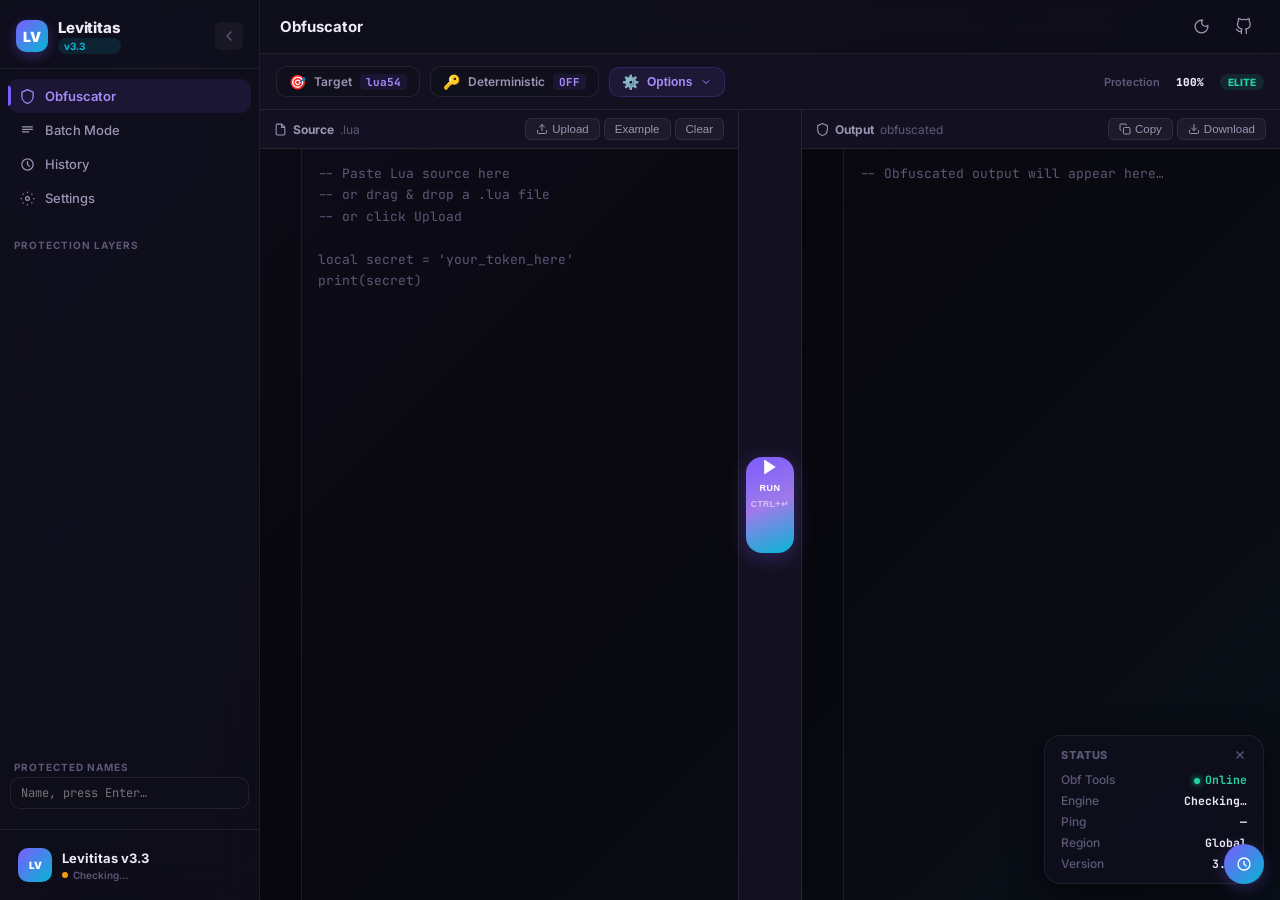
==== commit 71388c2f: "w" ====
--- a/templates/index.html
+++ b/templates/index.html
@@ -3,242 +3,249 @@
 <head>
 <meta charset="UTF-8">
 <meta name="viewport" content="width=device-width,initial-scale=1.0,maximum-scale=1.0">
-<title>Levititas v2 — Elite Lua Obfuscator</title>
-<link rel="stylesheet" href="/static/style.css">
-<link rel="stylesheet" href="/static/levititas.css">
+<title>Levititas v3.3</title>
+<link rel="stylesheet" href="/static/css/design.css">
 </head>
 <body>
-<div class="bg-overlay"></div>
+
+<!-- Background layers -->
+<canvas id="bg-canvas"></canvas>
+<div id="bg-image"></div>
+<div id="bg-overlay"></div>
+
 <div class="app" id="app">
   <div class="sidebar-backdrop" id="sidebarBackdrop"></div>
 
   <!-- ═══════════════ SIDEBAR ═══════════════ -->
   <aside class="sidebar" id="sidebar">
-    <div class="brand-row">
-      <div class="brand-mark">LEVIT<span class="brand-accent">ITAS</span><span class="brand-v2">v2</span></div>
-      <button class="icon-btn sidebar-collapse" id="collapseBtn">
-        <svg viewBox="0 0 24 24" width="17" height="17"><path d="M15 6l-6 6 6 6" stroke="currentColor" stroke-width="2" fill="none" stroke-linecap="round"/></svg>
+
+    <!-- Brand -->
+    <div class="sidebar-brand">
+      <div class="brand-logo">
+        <div class="brand-icon">LV</div>
+        <div>
+          <div class="brand-text">Levititas</div>
+          <div class="brand-version">v3.3</div>
+        </div>
+      </div>
+      <button class="sidebar-collapse-btn" id="collapseBtn" title="Collapse (Ctrl+B)">
+        <svg viewBox="0 0 24 24" width="16" height="16" fill="none" stroke="currentColor" stroke-width="2" stroke-linecap="round"><path d="M15 6l-6 6 6 6"/></svg>
       </button>
     </div>
 
     <!-- Nav -->
-    <nav class="nav-menu" style="margin-top:6px;">
+    <nav class="sidebar-nav">
       <div class="nav-item active" data-view="obfuscator">
-        <svg viewBox="0 0 24 24" width="15" height="15"><path d="M12 1L3 5v6c0 5.5 3.8 10.7 9 12 5.2-1.3 9-6.5 9-12V5l-9-4z" stroke="currentColor" stroke-width="2" fill="none"/></svg>
+        <svg viewBox="0 0 24 24" width="15" height="15" fill="none" stroke="currentColor" stroke-width="2"><path d="M12 1L3 5v6c0 5.5 3.8 10.7 9 12 5.2-1.3 9-6.5 9-12V5l-9-4z"/></svg>
         <span>Obfuscator</span>
       </div>
       <div class="nav-item" data-view="batch">
-        <svg viewBox="0 0 24 24" width="15" height="15"><path d="M4 6h16M4 10h16M4 14h10" stroke="currentColor" stroke-width="2" stroke-linecap="round"/></svg>
+        <svg viewBox="0 0 24 24" width="15" height="15" fill="none" stroke="currentColor" stroke-width="2" stroke-linecap="round"><path d="M4 6h16M4 10h16M4 14h10"/></svg>
         <span>Batch Mode</span>
       </div>
       <div class="nav-item" data-view="history">
-        <svg viewBox="0 0 24 24" width="15" height="15"><circle cx="12" cy="12" r="9" stroke="currentColor" stroke-width="2" fill="none"/><path d="M12 7v5l3 3" stroke="currentColor" stroke-width="2" stroke-linecap="round"/></svg>
+        <svg viewBox="0 0 24 24" width="15" height="15" fill="none" stroke="currentColor" stroke-width="2"><circle cx="12" cy="12" r="9"/><path d="M12 7v5l3 3" stroke-linecap="round"/></svg>
         <span>History</span>
       </div>
-      <div class="nav-item" data-view="docs">
-        <svg viewBox="0 0 24 24" width="15" height="15"><path d="M14 2H6a2 2 0 00-2 2v16a2 2 0 002 2h12a2 2 0 002-2V8z" stroke="currentColor" stroke-width="2" fill="none"/><path d="M14 2v6h6M16 13H8M16 17H8" stroke="currentColor" stroke-width="2" stroke-linecap="round"/></svg>
-        <span>Docs</span>
+      <div class="nav-item" data-view="settings">
+        <svg viewBox="0 0 24 24" width="15" height="15" fill="none" stroke="currentColor" stroke-width="2"><circle cx="12" cy="12" r="3"/><path d="M12 1v2M12 21v2M4.22 4.22l1.42 1.42M18.36 18.36l1.42 1.42M1 12h2M21 12h2M4.22 19.78l1.42-1.42M18.36 5.64l1.42-1.42"/></svg>
+        <span>Settings</span>
       </div>
     </nav>
 
     <!-- Layers -->
-    <div class="section-title" style="margin-top:10px;">Obfuscation Layers</div>
-    <div class="layer-list" id="layerList">
-
-      <!-- Base layers -->
-      <div class="layer-toggle" data-key="mangleNames">
-        <div class="layer-info">
-          <span class="layer-icon">🔀</span>
-          <div class="layer-text">
-            <div class="layer-name">Name Mangling</div>
-            <div class="layer-desc">Rename all identifiers</div>
-          </div>
-        </div>
-        <div class="toggle-switch on" data-key="mangleNames" data-tier="base"></div>
-      </div>
-
-      <div class="layer-toggle" data-key="encryptStrings">
-        <div class="layer-info">
-          <span class="layer-icon">🔐</span>
-          <div class="layer-text">
-            <div class="layer-name">String Encryption</div>
-            <div class="layer-desc">Rolling-XOR cipher</div>
-          </div>
-        </div>
-        <div class="toggle-switch on" data-key="encryptStrings" data-tier="base"></div>
-      </div>
-
-      <div class="layer-toggle" data-key="encodeNumbers">
-        <div class="layer-info">
-          <span class="layer-icon">🔢</span>
-          <div class="layer-text">
-            <div class="layer-name">Number Virtualization</div>
-            <div class="layer-desc">Lambda chain encoding</div>
-          </div>
-        </div>
-        <div class="toggle-switch on" data-key="encodeNumbers" data-tier="base"></div>
-      </div>
-
-      <div class="layer-toggle" data-key="injectJunk">
-        <div class="layer-info">
-          <span class="layer-icon">🧬</span>
-          <div class="layer-text">
-            <div class="layer-name">Dead Code Mutation</div>
-            <div class="layer-desc">Procedural fake code</div>
-          </div>
-        </div>
-        <div class="toggle-switch on" data-key="injectJunk" data-tier="base"></div>
-      </div>
-
-      <div class="layer-toggle" data-key="antiDebug">
-        <div class="layer-info">
-          <span class="layer-icon">🛡️</span>
-          <div class="layer-text">
-            <div class="layer-name">Anti-Debug</div>
-            <div class="layer-desc">Multi-layer hooks</div>
-          </div>
-        </div>
-        <div class="toggle-switch on" data-key="antiDebug" data-tier="base"></div>
-      </div>
-
-      <div class="layer-toggle" data-key="stripComments">
-        <div class="layer-info">
-          <span class="layer-icon">💬</span>
-          <div class="layer-text">
-            <div class="layer-name">Strip Comments</div>
-            <div class="layer-desc">Remove all comments</div>
-          </div>
-        </div>
-        <div class="toggle-switch on" data-key="stripComments" data-tier="base"></div>
-      </div>
-
-      <!-- Priority 2 layers -->
-      <div class="layer-toggle" data-key="controlFlow">
-        <div class="layer-info">
-          <span class="layer-icon">🌀</span>
-          <div class="layer-text">
-            <div class="layer-name">Control Flow Flat <span class="layer-tier cfg">CFG</span></div>
-            <div class="layer-desc">State machine dispatch</div>
-          </div>
-        </div>
-        <div class="toggle-switch on" data-key="controlFlow" data-tier="cfg"></div>
-      </div>
-
-      <div class="layer-toggle" data-key="polymorphic">
-        <div class="layer-info">
-          <span class="layer-icon">🎲</span>
-          <div class="layer-text">
-            <div class="layer-name">Polymorphic <span class="layer-tier p2">P2</span></div>
-            <div class="layer-desc">Unique output every run</div>
-          </div>
-        </div>
-        <div class="toggle-switch on" data-key="polymorphic" data-tier="p2"></div>
-      </div>
-
-      <div class="layer-toggle" data-key="wrapEnv">
-        <div class="layer-info">
-          <span class="layer-icon">📦</span>
-          <div class="layer-text">
-            <div class="layer-name">Multi-Layer Env <span class="layer-tier p2">P2</span></div>
-            <div class="layer-desc">Nested load() sandboxes</div>
-          </div>
-        </div>
-        <div class="toggle-switch on" data-key="wrapEnv" data-tier="p2"></div>
-      </div>
-
-      <div class="layer-toggle" data-key="vmMode">
-        <div class="layer-info">
-          <span class="layer-icon">⚙️</span>
-          <div class="layer-text">
-            <div class="layer-name">Custom VM <span class="layer-tier vm">VM</span></div>
-            <div class="layer-desc">Bytecode + interpreter</div>
-          </div>
-        </div>
-        <div class="toggle-switch on" data-key="vmMode" data-tier="vm"></div>
-      </div>
-
-    </div>
+    <div class="sidebar-section">Protection Layers</div>
+    <div class="layer-list" id="layerList"></div>
 
     <!-- Protected names -->
-    <div class="section-title" style="margin-top:8px;">Protected Names</div>
-    <div style="padding:0 12px 8px;">
-      <input type="text" id="protectInput" placeholder="Add name, press Enter…"
-        style="width:100%;background:var(--panel-bg);border:1px solid var(--border-color);border-radius:8px;padding:7px 10px;color:var(--text-primary);font-size:12px;outline:none;font-family:inherit;">
-      <div id="protectTags" style="margin-top:6px;display:flex;flex-wrap:wrap;gap:4px;min-height:4px;"></div>
-    </div>
-
+    <div class="sidebar-section" style="margin-top:8px;">Protected Names</div>
+    <div class="protect-area">
+      <input type="text" id="protectInput" class="protect-input"
+        placeholder="Name, press Enter…">
+      <div id="protectTags" class="protect-tags"></div>
+    </div>
+
+    <!-- Footer -->
     <div class="sidebar-footer">
-      <div class="profile-row">
-        <div class="avatar">LV2</div>
+      <div class="sidebar-profile">
+        <div class="profile-avatar">LV</div>
         <div>
-          <div class="profile-name">Levititas v2.0.0</div>
-          <div class="profile-plan" id="engineStatus">
-            <span class="engine-dot fallback" id="engineDot"></span>
-            <span id="engineLabel">Checking engine…</span>
-          </div>
-        </div>
-      </div>
-    </div>
+          <div class="profile-name">Levititas v3.3</div>
+          <div class="profile-sub">
+            <span class="engine-status">
+              <span class="engine-dot loading" id="engineDot"></span>
+              <span id="engineLabel">Checking…</span>
+            </span>
+          </div>
+        </div>
+      </div>
+    </div>
+
   </aside>
 
-  <button class="sidebar-expand" id="expandBtn">
-    <svg viewBox="0 0 24 24" width="17" height="17"><path d="M9 6l6 6-6 6" stroke="currentColor" stroke-width="2" fill="none" stroke-linecap="round"/></svg>
+  <!-- Sidebar expand button (when collapsed) -->
+  <button class="sidebar-expand" id="expandBtn" title="Expand sidebar (Ctrl+B)">
+    <svg viewBox="0 0 24 24" width="16" height="16" fill="none" stroke="currentColor" stroke-width="2" stroke-linecap="round"><path d="M9 6l6 6-6 6"/></svg>
   </button>
 
   <!-- ═══════════════ MAIN ═══════════════ -->
   <main class="main-workspace">
-    <header class="top-bar">
-      <div class="top-bar-left">
-        <button class="icon-btn mobile-only" id="mobileSidebarBtn">
-          <svg viewBox="0 0 24 24" width="20" height="20"><path d="M4 6h16M4 12h16M4 18h16" stroke="currentColor" stroke-width="2" stroke-linecap="round"/></svg>
+
+    <!-- Topbar -->
+    <header class="topbar">
+      <div class="topbar-left">
+        <button class="icon-btn mobile-menu-btn" id="mobileSidebarBtn" style="display:none">
+          <svg viewBox="0 0 24 24" width="18" height="18" fill="none" stroke="currentColor" stroke-width="2" stroke-linecap="round"><path d="M4 6h16M4 12h16M4 18h16"/></svg>
         </button>
-        <span class="chat-title" id="viewTitle">Obfuscator</span>
-      </div>
-      <div class="top-bar-right">
-        <button class="icon-btn" id="themeBtn" title="Toggle theme">
-          <svg viewBox="0 0 24 24" width="17" height="17"><path d="M12 3a9 9 0 109 9c0-.46-.04-.92-.1-1.36a5.4 5.4 0 01-7.54-7.54A9 9 0 0012 3z" stroke="currentColor" stroke-width="1.6" fill="none"/></svg>
+        <span class="topbar-title" id="topbarTitle">Obfuscator</span>
+      </div>
+      <div class="topbar-right">
+        <button class="icon-btn" id="themeToggleBtn" title="Cycle theme">
+          <svg viewBox="0 0 24 24" width="17" height="17" fill="none" stroke="currentColor" stroke-width="1.8"><path d="M12 3a9 9 0 109 9c0-.46-.04-.92-.1-1.36a5.4 5.4 0 01-7.54-7.54A9 9 0 0012 3z"/></svg>
         </button>
         <a href="https://github.com/levititas/levititas" target="_blank" class="icon-btn" title="GitHub">
-          <svg viewBox="0 0 24 24" width="17" height="17"><path d="M9 19c-5 1.5-5-2.5-7-3m14 6v-3.87a3.37 3.37 0 00-.94-2.61c3.14-.35 6.44-1.54 6.44-7A5.44 5.44 0 0020 4.77 5.07 5.07 0 0019.91 1S18.73.65 16 2.48a13.38 13.38 0 00-7 0C6.27.65 5.09 1 5.09 1A5.07 5.07 0 005 4.77a5.44 5.44 0 00-1.5 3.78c0 5.42 3.3 6.61 6.44 7A3.37 3.37 0 009 18.13V22" stroke="currentColor" stroke-width="1.8" fill="none" stroke-linecap="round"/></svg>
+          <svg viewBox="0 0 24 24" width="17" height="17" fill="none" stroke="currentColor" stroke-width="1.8" stroke-linecap="round" stroke-linejoin="round"><path d="M9 19c-5 1.5-5-2.5-7-3m14 6v-3.87a3.37 3.37 0 00-.94-2.61c3.14-.35 6.44-1.54 6.44-7A5.44 5.44 0 0020 4.77 5.07 5.07 0 0019.91 1S18.73.65 16 2.48a13.38 13.38 0 00-7 0C6.27.65 5.09 1 5.09 1A5.07 5.07 0 005 4.77a5.44 5.44 0 00-1.5 3.78c0 5.42 3.3 6.61 6.44 7A3.37 3.37 0 009 18.13V22"/></svg>
         </a>
       </div>
     </header>
 
-    <!-- ── OBFUSCATOR VIEW ── -->
-    <div class="view-overlay active" data-view="obfuscator">
-      <div class="obf-workspace">
-
-        <!-- Strength meter -->
-        <div class="strength-bar" id="strengthBar">
-          <span class="strength-label">Protection</span>
-          <div class="strength-track"><div class="strength-fill" id="strengthFill" style="width:0%"></div></div>
-          <span class="strength-pct" id="strengthPct">0%</span>
-          <span class="strength-grade" id="strengthGrade" style="background:var(--bg-hover);color:var(--text-tertiary);">None</span>
+    <!-- ══ OBFUSCATOR VIEW ══ -->
+    <div class="view active" data-view="obfuscator">
+      <div class="obf-workspace" style="position:relative;">
+
+        <!-- Settings dropdown panel -->
+        <div class="obf-settings-panel" id="obfSettingsPanel">
+          <!-- VM & Security -->
+          <div class="obf-setting-group">
+            <div class="obf-setting-label">Security</div>
+            <div class="obf-toggle-card" data-obf-key="vmMode" id="vmToggleCard">
+              <div class="obf-toggle-card-info">
+                <span class="obf-toggle-card-icon">⚙️</span>
+                <span class="obf-toggle-card-name">Custom VM</span>
+              </div>
+              <div class="toggle on" data-key="vmMode" data-tier="vm"></div>
+            </div>
+            <div class="obf-toggle-card" data-obf-key="controlFlow">
+              <div class="obf-toggle-card-info">
+                <span class="obf-toggle-card-icon">🌀</span>
+                <span class="obf-toggle-card-name">Control Flow</span>
+              </div>
+              <div class="toggle on" data-key="controlFlow" data-tier="cfg"></div>
+            </div>
+            <div class="obf-toggle-card" data-obf-key="antiTamper">
+              <div class="obf-toggle-card-info">
+                <span class="obf-toggle-card-icon">🔒</span>
+                <span class="obf-toggle-card-name">Anti-Tamper</span>
+              </div>
+              <div class="toggle on" data-key="antiTamper" data-tier="vm"></div>
+            </div>
+          </div>
+
+          <!-- Target -->
+          <div class="obf-setting-group">
+            <div class="obf-setting-label">Target</div>
+            <select class="settings-select" id="targetSelect" style="width:100%">
+              <option value="lua54">Lua 5.4 (full)</option>
+              <option value="lua53">Lua 5.3 (partial)</option>
+              <option value="luajit">LuaJIT (partial)</option>
+              <option value="luau">Luau (Roblox)</option>
+            </select>
+            <div style="font-size:10px;color:var(--text-3);margin-top:4px;">
+              lua51 / lua52 are unsupported
+            </div>
+          </div>
+
+          <!-- Deterministic -->
+          <div class="obf-setting-group">
+            <div class="obf-setting-label">Reproducible Build</div>
+            <div class="obf-toggle-card" style="margin-bottom:8px;">
+              <div class="obf-toggle-card-info">
+                <span class="obf-toggle-card-icon">🎯</span>
+                <span class="obf-toggle-card-name">Deterministic</span>
+              </div>
+              <div class="toggle" id="deterministicToggle"></div>
+            </div>
+            <div class="seed-input-row">
+              <input type="text" class="seed-input" id="seedInput"
+                placeholder="Seed…" disabled>
+              <button class="seed-refresh-btn" id="seedRefreshBtn" title="Random seed">
+                <svg viewBox="0 0 24 24" width="14" height="14" fill="none" stroke="currentColor" stroke-width="2" stroke-linecap="round"><path d="M1 4v6h6M23 20v-6h-6"/><path d="M20.49 9A9 9 0 005.64 5.64L1 10M23 14l-4.64 4.36A9 9 0 013.51 15"/></svg>
+              </button>
+            </div>
+          </div>
+
+          <!-- Polymorphic -->
+          <div class="obf-setting-group">
+            <div class="obf-setting-label">Output</div>
+            <div class="obf-toggle-card" data-obf-key="polymorphic">
+              <div class="obf-toggle-card-info">
+                <span class="obf-toggle-card-icon">🎲</span>
+                <span class="obf-toggle-card-name">Polymorphic</span>
+              </div>
+              <div class="toggle on" data-key="polymorphic" data-tier="p2"></div>
+            </div>
+            <div class="obf-toggle-card" data-obf-key="stripComments">
+              <div class="obf-toggle-card-info">
+                <span class="obf-toggle-card-icon">💬</span>
+                <span class="obf-toggle-card-name">Strip Comments</span>
+              </div>
+              <div class="toggle on" data-key="stripComments" data-tier="base"></div>
+            </div>
+          </div>
+        </div>
+
+        <!-- Settings bar (compact cards) -->
+        <div class="obf-settings-bar">
+          <div class="settings-card" id="targetCard">
+            <span class="settings-card-icon">🎯</span>
+            <span class="settings-card-label">Target</span>
+            <span class="settings-card-value" id="targetCardVal">lua54</span>
+          </div>
+          <div class="settings-card" id="deterministicCard">
+            <span class="settings-card-icon">🔑</span>
+            <span class="settings-card-label">Deterministic</span>
+            <span class="settings-card-value">OFF</span>
+          </div>
+          <button class="settings-card" id="settingsPanelBtn" style="background:var(--accent-soft);border-color:var(--accent-mid);">
+            <span class="settings-card-icon">⚙️</span>
+            <span class="settings-card-label" style="color:var(--accent-2);">Options</span>
+            <svg viewBox="0 0 24 24" width="12" height="12" fill="none" stroke="var(--accent-2)" stroke-width="2"><path d="M6 9l6 6 6-6"/></svg>
+          </button>
+          <div style="margin-left:auto;display:flex;align-items:center;gap:8px;">
+            <!-- Strength bar (inline) -->
+            <span class="strength-label">Protection</span>
+            <div class="strength-track" style="max-width:140px;">
+              <div class="strength-fill" id="strengthFill" style="width:100%"></div>
+            </div>
+            <span class="strength-pct" id="strengthPct">100%</span>
+            <span class="strength-grade" id="strengthGrade"
+              style="background:rgba(34,211,165,.12);color:var(--success);padding:2px 8px;border-radius:99px;font-size:10px;font-weight:800;">ELITE</span>
+          </div>
         </div>
 
         <!-- Stats bar -->
         <div class="stats-bar" id="statsBar" style="display:none;">
-          <div class="stat-pill"><span class="stat-label">Original</span><span class="stat-val" id="statOrig">—</span></div>
-          <div class="stat-pill"><span class="stat-label">Output</span><span class="stat-val" id="statObf">—</span></div>
-          <div class="stat-pill"><span class="stat-label">Ratio</span><span class="stat-val" id="statRatio">—</span></div>
-          <div class="stat-pill"><span class="stat-label">Lines</span><span class="stat-val" id="statLines">—</span></div>
-          <div class="stat-pill"><span class="stat-label">Time</span><span class="stat-val" id="statTime">—</span></div>
+          <div class="stat-chip"><span class="stat-label">Original</span><span class="stat-val" id="statOrig">—</span></div>
+          <div class="stat-chip"><span class="stat-label">Output</span><span class="stat-val" id="statObf">—</span></div>
+          <div class="stat-chip"><span class="stat-label">Ratio</span><span class="stat-val" id="statRatio">—</span></div>
+          <div class="stat-chip"><span class="stat-label">Lines</span><span class="stat-val" id="statLines">—</span></div>
+          <div class="stat-chip"><span class="stat-label">Time</span><span class="stat-val" id="statTime">—</span></div>
           <span class="stat-note" id="statNote"></span>
         </div>
 
         <!-- Editor split -->
         <div class="editor-split">
 
-          <!-- INPUT PANE -->
+          <!-- INPUT -->
           <div class="editor-pane" id="inputPane">
             <div class="pane-header">
               <span class="pane-label">
-                <svg viewBox="0 0 24 24" width="13" height="13"><path d="M14 2H6a2 2 0 00-2 2v16a2 2 0 002 2h12a2 2 0 002-2V8z" stroke="currentColor" stroke-width="2" fill="none"/><path d="M14 2v6h6" stroke="currentColor" stroke-width="2" fill="none"/></svg>
-                Input <span class="pane-ext">.lua</span>
+                <svg viewBox="0 0 24 24" width="13" height="13" fill="none" stroke="currentColor" stroke-width="2"><path d="M14 2H6a2 2 0 00-2 2v16a2 2 0 002 2h12a2 2 0 002-2V8z"/><path d="M14 2v6h6"/></svg>
+                Source <span class="pane-ext">.lua</span>
               </span>
               <div class="pane-actions">
                 <button class="pane-btn" id="uploadBtn">
-                  <svg viewBox="0 0 24 24" width="12" height="12"><path d="M21 15v4a2 2 0 01-2 2H5a2 2 0 01-2-2v-4M17 8l-5-5-5 5M12 3v12" stroke="currentColor" stroke-width="2" fill="none" stroke-linecap="round"/></svg>
+                  <svg viewBox="0 0 24 24" width="12" height="12" fill="none" stroke="currentColor" stroke-width="2" stroke-linecap="round"><path d="M21 15v4a2 2 0 01-2 2H5a2 2 0 01-2-2v-4M17 8l-5-5-5 5M12 3v12"/></svg>
                   Upload
                 </button>
                 <button class="pane-btn" id="exampleBtn">Example</button>
@@ -248,41 +255,40 @@
             <div class="editor-wrap">
               <div class="line-numbers" id="inLines"></div>
               <textarea class="code-editor" id="inputEditor" spellcheck="false"
-                placeholder="-- Paste your Lua source here
--- or Upload a .lua file
-
-local function example()
-    local secret = 'your_token_here'
-    print('Hello', secret)
-end
-example()"></textarea>
-            </div>
-            <input type="file" id="fileInput" accept=".lua" style="display:none;">
-          </div>
-
-          <!-- DIVIDER + RUN -->
+                autocorrect="off" autocapitalize="off"
+                placeholder="-- Paste Lua source here
+-- or drag & drop a .lua file
+-- or click Upload
+
+local secret = 'your_token_here'
+print(secret)"></textarea>
+            </div>
+            <input type="file" id="fileInput" accept=".lua" style="display:none">
+          </div>
+
+          <!-- DIVIDER -->
           <div class="editor-divider">
-            <button class="obf-run-btn" id="obfBtn">
-              <svg viewBox="0 0 24 24" width="18" height="18"><path d="M5 3l14 9-14 9V3z" fill="currentColor"/></svg>
+            <button class="run-btn" id="runBtn" title="Obfuscate (Ctrl+Enter)">
+              <svg viewBox="0 0 24 24" width="20" height="20"><path d="M5 3l14 9-14 9V3z" fill="currentColor"/></svg>
               <span>RUN</span>
               <span class="run-shortcut">Ctrl+↵</span>
             </button>
           </div>
 
-          <!-- OUTPUT PANE -->
-          <div class="editor-pane" id="outputPane">
+          <!-- OUTPUT -->
+          <div class="editor-pane" id="outputPane" style="position:relative;">
             <div class="pane-header">
               <span class="pane-label">
-                <svg viewBox="0 0 24 24" width="13" height="13"><path d="M12 1L3 5v6c0 5.5 3.8 10.7 9 12 5.2-1.3 9-6.5 9-12V5l-9-4z" stroke="currentColor" stroke-width="2" fill="none"/></svg>
+                <svg viewBox="0 0 24 24" width="13" height="13" fill="none" stroke="currentColor" stroke-width="2"><path d="M12 1L3 5v6c0 5.5 3.8 10.7 9 12 5.2-1.3 9-6.5 9-12V5l-9-4z"/></svg>
                 Output <span class="pane-ext">obfuscated</span>
               </span>
               <div class="pane-actions">
                 <button class="pane-btn" id="copyBtn">
-                  <svg viewBox="0 0 24 24" width="12" height="12"><rect x="9" y="9" width="13" height="13" rx="2" stroke="currentColor" stroke-width="2" fill="none"/><path d="M5 15H4a2 2 0 01-2-2V4a2 2 0 012-2h9a2 2 0 012 2v1" stroke="currentColor" stroke-width="2" fill="none"/></svg>
+                  <svg viewBox="0 0 24 24" width="12" height="12" fill="none" stroke="currentColor" stroke-width="2"><rect x="9" y="9" width="13" height="13" rx="2"/><path d="M5 15H4a2 2 0 01-2-2V4a2 2 0 012-2h9a2 2 0 012 2v1"/></svg>
                   Copy
                 </button>
                 <button class="pane-btn" id="downloadBtn">
-                  <svg viewBox="0 0 24 24" width="12" height="12"><path d="M21 15v4a2 2 0 01-2 2H5a2 2 0 01-2-2v-4M7 10l5 5 5-5M12 15V3" stroke="currentColor" stroke-width="2" fill="none" stroke-linecap="round"/></svg>
+                  <svg viewBox="0 0 24 24" width="12" height="12" fill="none" stroke="currentColor" stroke-width="2" stroke-linecap="round"><path d="M21 15v4a2 2 0 01-2 2H5a2 2 0 01-2-2v-4M7 10l5 5 5-5M12 15V3"/></svg>
                   Download
                 </button>
               </div>
@@ -290,40 +296,48 @@
             <div class="editor-wrap">
               <div class="line-numbers" id="outLines"></div>
               <textarea class="code-editor" id="outputEditor" spellcheck="false" readonly
-                placeholder="-- Obfuscated output appears here…"></textarea>
-            </div>
-            <div class="obf-loading" id="obfLoading" style="display:none;">
-              <div class="obf-spinner"></div>
-              <span id="loadingMsg">Obfuscating…</span>
-            </div>
-            <div class="obf-error" id="obfError" style="display:none;">
-              <svg viewBox="0 0 24 24" width="20" height="20"><circle cx="12" cy="12" r="9" stroke="currentColor" stroke-width="2" fill="none"/><path d="M12 8v4M12 16h.01" stroke="currentColor" stroke-width="2" stroke-linecap="round"/></svg>
-              <span id="obfErrorMsg">Error</span>
-            </div>
-          </div>
-
-        </div>
-      </div>
-    </div>
-
-    <!-- ── BATCH VIEW ── -->
-    <div class="view-overlay" data-view="batch">
+                placeholder="-- Obfuscated output will appear here…"></textarea>
+            </div>
+            <!-- Loading overlay -->
+            <div class="pane-overlay" id="paneOverlay" style="display:none;">
+              <div class="spinner"></div>
+              <div class="loading-steps">
+                <span class="loading-step active" id="loadingMsg">Obfuscating…</span>
+              </div>
+            </div>
+            <!-- Error overlay -->
+            <div class="pane-overlay error" id="paneOverlayError" style="display:none;">
+              <svg viewBox="0 0 24 24" width="22" height="22" fill="none" stroke="currentColor" stroke-width="2"><circle cx="12" cy="12" r="9"/><path d="M12 8v4M12 16h.01" stroke-linecap="round"/></svg>
+              <span id="paneOverlayErrorMsg">Error</span>
+              <button class="pane-btn" onclick="document.getElementById('paneOverlayError').style.display='none'">Dismiss</button>
+            </div>
+          </div>
+
+        </div>
+      </div>
+    </div>
+
+    <!-- ══ BATCH VIEW ══ -->
+    <div class="view" data-view="batch">
       <div class="view-scroll">
-        <div class="view-header"><h2>Batch Mode</h2><p style="color:var(--text-secondary);font-size:13.5px;margin-top:4px;">Obfuscate multiple .lua files at once with identical settings.</p></div>
-        <div class="batch-drop" id="batchDrop" style="margin-top:20px;">
-          <svg viewBox="0 0 24 24" width="36" height="36" style="color:var(--text-tertiary)"><path d="M21 15v4a2 2 0 01-2 2H5a2 2 0 01-2-2v-4M17 8l-5-5-5 5M12 3v12" stroke="currentColor" stroke-width="1.6" fill="none" stroke-linecap="round"/></svg>
-          <p>Drop .lua files here or <button class="inline-link" id="batchBrowseBtn">browse</button></p>
-          <p style="font-size:11.5px;color:var(--text-tertiary)">Multiple files · Max 4 MB each</p>
-          <input type="file" id="batchFileInput" accept=".lua" multiple style="display:none;">
+        <div class="view-header">
+          <h2>Batch Mode</h2>
+          <p>Obfuscate multiple .lua files at once with identical settings.</p>
+        </div>
+        <div class="batch-drop-zone" id="batchDrop" style="margin-top:20px;">
+          <div class="batch-drop-icon">📂</div>
+          <div class="batch-drop-title">Drop .lua files here</div>
+          <div class="batch-drop-sub">or <button class="inline-link" id="batchBrowseBtn">browse files</button> · Multiple files supported · Max 4 MB each</div>
+          <input type="file" id="batchFileInput" accept=".lua" multiple style="display:none">
         </div>
         <div id="batchList" style="margin-top:16px;display:none;"></div>
         <div id="batchActions" style="margin-top:14px;display:none;gap:10px;flex-wrap:wrap;">
-          <button class="new-chat-btn" id="runBatchBtn" style="width:auto;padding:10px 22px;">
+          <button class="btn-primary" id="runBatchBtn" style="padding:10px 22px;">
             <svg viewBox="0 0 24 24" width="14" height="14"><path d="M5 3l14 9-14 9V3z" fill="currentColor"/></svg>
             Obfuscate All
           </button>
           <button class="btn-secondary" id="downloadAllBtn" style="display:none;">
-            <svg viewBox="0 0 24 24" width="13" height="13"><path d="M21 15v4a2 2 0 01-2 2H5a2 2 0 01-2-2v-4M7 10l5 5 5-5M12 15V3" stroke="currentColor" stroke-width="2" fill="none" stroke-linecap="round"/></svg>
+            <svg viewBox="0 0 24 24" width="13" height="13" fill="none" stroke="currentColor" stroke-width="2" stroke-linecap="round"><path d="M21 15v4a2 2 0 01-2 2H5a2 2 0 01-2-2v-4M7 10l5 5 5-5M12 15V3"/></svg>
             Download All
           </button>
           <button class="pane-btn" id="clearBatchBtn">Clear</button>
@@ -331,77 +345,206 @@
       </div>
     </div>
 
-    <!-- ── HISTORY VIEW ── -->
-    <div class="view-overlay" data-view="history">
+    <!-- ══ HISTORY VIEW ══ -->
+    <div class="view" data-view="history">
       <div class="view-scroll">
-        <div class="view-header"><h2>History</h2><p style="color:var(--text-secondary);font-size:13.5px;margin-top:4px;">Last 20 sessions — stored in your browser only.</p></div>
-        <div style="margin-top:8px;display:flex;justify-content:flex-end;"><button class="pane-btn" id="clearHistoryBtn">Clear all</button></div>
+        <div class="view-header">
+          <h2>History</h2>
+          <p>Last 20 sessions — stored in your browser only.</p>
+        </div>
+        <div style="margin-top:12px;display:flex;justify-content:flex-end;">
+          <button class="pane-btn" id="clearHistoryBtn">Clear all</button>
+        </div>
         <div id="historyEntries" style="margin-top:12px;"></div>
       </div>
     </div>
 
-    <!-- ── DOCS VIEW ── -->
-    <div class="view-overlay" data-view="docs">
+    <!-- ══ SETTINGS VIEW ══ -->
+    <div class="view" data-view="settings">
       <div class="view-scroll">
-        <div class="view-header"><h2>Documentation</h2></div>
-        <div class="docs-body" style="margin-top:20px;">
-          <div class="doc-section">
-            <h3>Levititas v2 — What's new?</h3>
-            <p>v2 adds four new Priority-2 layers on top of the original seven, making it structurally stronger than LuaPH and LuaRmor. Every run produces a <em>different</em> output due to polymorphic transforms and a randomized identifier style seeded from the system clock.</p>
-          </div>
-          <div class="doc-section">
-            <h3>All 10 Obfuscation Layers</h3>
-            <div class="doc-table">
-              <div class="doc-row header"><span>Layer</span><span>Description</span></div>
-              <div class="doc-row"><span>🔀 Name Mangling</span><span>Renames every local variable and function to confusing <code>IlIlllI</code>-style gibberish. Identifier style randomized per run.</span></div>
-              <div class="doc-row"><span>🔐 String Encryption</span><span>Rolling-XOR cipher — each byte's key depends on the previous plaintext byte, making brute-force much harder than a fixed key.</span></div>
-              <div class="doc-row"><span>🔢 Number Virtualization</span><span>Numbers encoded as lambda chains of XOR, rotate, and add operations. Decoded only at runtime.</span></div>
-              <div class="doc-row"><span>🧬 Dead Code Mutation</span><span>Procedurally generated realistic-looking dead code with opaque predicates (always-true/false math identities).</span></div>
-              <div class="doc-row"><span>🛡️ Anti-Debug</span><span>Hooks <code>debug.sethook</code>, detects hooked <code>pcall</code>, and measures timing anomalies typical of debuggers.</span></div>
-              <div class="doc-row"><span>💬 Strip Comments</span><span>All <code>--</code> and <code>--[[ ]]</code> comments removed from output.</span></div>
-              <div class="doc-row"><span>🌀 Control Flow Flat <span class="tier-pill cfg">CFG</span></span><span>Entire script body converted to a while-loop state machine with a randomized dispatch table. Makes decompiled code unreadable.</span></div>
-              <div class="doc-row"><span>🎲 Polymorphic <span class="tier-pill p2">P2</span></span><span>Dead code injected between code sections at random cut points. Identifier style changes every obfuscation run.</span></div>
-              <div class="doc-row"><span>📦 Multi-Layer Env <span class="tier-pill p2">P2</span></span><span>2-3 nested <code>load()</code> closures each with a sandboxed <code>setmetatable({}, {__index=_G})</code> environment and fake <code>__newindex</code> trap.</span></div>
-              <div class="doc-row"><span>⚙️ Custom VM <span class="tier-pill vm">VM</span></span><span>The entire script is encrypted with a rolling-XOR cipher and wrapped in an obfuscated bytecode interpreter. Decompilers see only the interpreter, never the original code.</span></div>
-            </div>
-          </div>
-          <div class="doc-section">
-            <h3>Quick Start</h3>
-            <div class="doc-code"><pre>pip install flask
-python server.py
-# Open http://localhost:5000</pre></div>
-          </div>
-          <div class="doc-section">
-            <h3>Free 24/7 — Cloudflare Tunnel</h3>
-            <div class="doc-code"><pre># Start server
-python server.py
-
-# New terminal — no account needed:
-cloudflared tunnel --url http://localhost:5000
-# → https://random.trycloudflare.com</pre></div>
-          </div>
-          <div class="doc-section">
-            <h3>CLI (requires Lua 5.4)</h3>
-            <div class="doc-code"><pre>lua levititas.lua script.lua
-lua levititas.lua script.lua -o out.lua --protect PlayerData
-lua levititas.lua script.lua --no-vm   # skip VM for speed</pre></div>
-          </div>
-          <div class="doc-section">
-            <h3>Keyboard Shortcuts</h3>
-            <div class="doc-table">
-              <div class="doc-row"><span>Obfuscate</span><div><kbd>Ctrl</kbd> <kbd>Enter</kbd></div></div>
-              <div class="doc-row"><span>Toggle sidebar</span><div><kbd>Ctrl</kbd> <kbd>B</kbd></div></div>
-              <div class="doc-row"><span>Toggle theme</span><div><kbd>Ctrl</kbd> <kbd>J</kbd></div></div>
-              <div class="doc-row"><span>Copy output</span><div><kbd>Ctrl</kbd> <kbd>Shift</kbd> <kbd>C</kbd></div></div>
-            </div>
-          </div>
+        <div class="view-header">
+          <h2>Settings</h2>
+          <p>Customize appearance, behavior, and build options.</p>
+        </div>
+        <div class="settings-grid">
+
+          <!-- Themes -->
+          <div class="settings-section">
+            <div class="settings-section-header">
+              <svg viewBox="0 0 24 24" width="15" height="15" fill="none" stroke="currentColor" stroke-width="2"><circle cx="12" cy="12" r="9"/></svg>
+              Theme
+            </div>
+            <div class="theme-grid" id="themeGrid"></div>
+          </div>
+
+          <!-- Accent Color -->
+          <div class="settings-section">
+            <div class="settings-section-header">
+              <svg viewBox="0 0 24 24" width="15" height="15" fill="none" stroke="currentColor" stroke-width="2"><path d="M12 2l3.09 6.26L22 9.27l-5 4.87 1.18 6.88L12 17.77l-6.18 3.25L7 14.14 2 9.27l6.91-1.01L12 2z"/></svg>
+              Accent Color
+            </div>
+            <div class="accent-grid" id="accentGrid"></div>
+          </div>
+
+          <!-- Background Effects -->
+          <div class="settings-section">
+            <div class="settings-section-header">
+              <svg viewBox="0 0 24 24" width="15" height="15" fill="none" stroke="currentColor" stroke-width="2"><circle cx="12" cy="12" r="9"/><path d="M12 8v8M8 12h8"/></svg>
+              Background Effects
+            </div>
+            <div class="effect-grid" id="effectGrid"></div>
+          </div>
+
+          <!-- Background Image -->
+          <div class="settings-section">
+            <div class="settings-section-header">
+              <svg viewBox="0 0 24 24" width="15" height="15" fill="none" stroke="currentColor" stroke-width="2"><rect x="3" y="3" width="18" height="18" rx="2"/><circle cx="8.5" cy="8.5" r="1.5"/><path d="M21 15l-5-5L5 21"/></svg>
+              Background Image
+            </div>
+            <div class="settings-rows">
+              <div class="settings-row">
+                <div class="settings-row-left">
+                  <div class="settings-row-label">Image URL</div>
+                  <div class="settings-row-desc">Paste any image URL</div>
+                </div>
+              </div>
+              <div style="padding:0 18px 10px;display:flex;flex-direction:column;gap:8px;">
+                <input type="text" id="bgUrlInput" class="protect-input" placeholder="https://example.com/bg.jpg">
+                <div style="display:flex;gap:8px;">
+                  <button class="pane-btn" id="bgUploadBtn">Upload Image</button>
+                  <button class="pane-btn" id="bgClearBtn">Clear</button>
+                </div>
+                <input type="file" id="bgFileInput" accept="image/*" style="display:none">
+              </div>
+              <div class="settings-row">
+                <div class="settings-row-left">
+                  <div class="settings-row-label">Blur</div>
+                  <div class="settings-row-desc">Background blur amount</div>
+                </div>
+                <input type="range" id="bgBlurSlider" class="settings-slider" min="0" max="20" value="0">
+              </div>
+              <div class="settings-row">
+                <div class="settings-row-left">
+                  <div class="settings-row-label">Dim</div>
+                  <div class="settings-row-desc">Overlay darkness</div>
+                </div>
+                <input type="range" id="bgDimSlider" class="settings-slider" min="0" max="80" value="0">
+              </div>
+            </div>
+          </div>
+
+          <!-- General -->
+          <div class="settings-section">
+            <div class="settings-section-header">
+              <svg viewBox="0 0 24 24" width="15" height="15" fill="none" stroke="currentColor" stroke-width="2"><circle cx="12" cy="12" r="3"/><path d="M19.07 4.93a10 10 0 010 14.14M4.93 4.93a10 10 0 000 14.14"/></svg>
+              General
+            </div>
+            <div class="settings-rows">
+              <div class="settings-row">
+                <div class="settings-row-left">
+                  <div class="settings-row-label">Animations</div>
+                  <div class="settings-row-desc">Transition speed</div>
+                </div>
+                <select class="settings-select" id="animSelect">
+                  <option value="full">Full</option>
+                  <option value="reduced">Reduced</option>
+                  <option value="none">None</option>
+                </select>
+              </div>
+            </div>
+          </div>
+
+          <!-- Keyboard shortcuts -->
+          <div class="settings-section">
+            <div class="settings-section-header">
+              <svg viewBox="0 0 24 24" width="15" height="15" fill="none" stroke="currentColor" stroke-width="2"><rect x="2" y="4" width="20" height="16" rx="2"/><path d="M7 12h10M7 8h10M7 16h6"/></svg>
+              Shortcuts
+            </div>
+            <div class="settings-rows">
+              <div class="settings-row">
+                <div class="settings-row-label">Obfuscate</div>
+                <div style="display:flex;gap:4px;">
+                  <kbd style="background:var(--bg-hover);border:1px solid var(--border);border-radius:4px;padding:2px 7px;font-size:11px;font-family:var(--font-mono);">Ctrl</kbd>
+                  <kbd style="background:var(--bg-hover);border:1px solid var(--border);border-radius:4px;padding:2px 7px;font-size:11px;font-family:var(--font-mono);">Enter</kbd>
+                </div>
+              </div>
+              <div class="settings-row">
+                <div class="settings-row-label">Toggle sidebar</div>
+                <div style="display:flex;gap:4px;">
+                  <kbd style="background:var(--bg-hover);border:1px solid var(--border);border-radius:4px;padding:2px 7px;font-size:11px;font-family:var(--font-mono);">Ctrl</kbd>
+                  <kbd style="background:var(--bg-hover);border:1px solid var(--border);border-radius:4px;padding:2px 7px;font-size:11px;font-family:var(--font-mono);">B</kbd>
+                </div>
+              </div>
+              <div class="settings-row">
+                <div class="settings-row-label">Cycle theme</div>
+                <div style="display:flex;gap:4px;">
+                  <kbd style="background:var(--bg-hover);border:1px solid var(--border);border-radius:4px;padding:2px 7px;font-size:11px;font-family:var(--font-mono);">Ctrl</kbd>
+                  <kbd style="background:var(--bg-hover);border:1px solid var(--border);border-radius:4px;padding:2px 7px;font-size:11px;font-family:var(--font-mono);">J</kbd>
+                </div>
+              </div>
+              <div class="settings-row">
+                <div class="settings-row-label">Copy output</div>
+                <div style="display:flex;gap:4px;">
+                  <kbd style="background:var(--bg-hover);border:1px solid var(--border);border-radius:4px;padding:2px 7px;font-size:11px;font-family:var(--font-mono);">Ctrl</kbd>
+                  <kbd style="background:var(--bg-hover);border:1px solid var(--border);border-radius:4px;padding:2px 7px;font-size:11px;font-family:var(--font-mono);">Shift</kbd>
+                  <kbd style="background:var(--bg-hover);border:1px solid var(--border);border-radius:4px;padding:2px 7px;font-size:11px;font-family:var(--font-mono);">C</kbd>
+                </div>
+              </div>
+            </div>
+          </div>
+
         </div>
       </div>
     </div>
 
   </main>
 </div>
+
+<!-- Status FAB + Panel -->
+<button class="status-fab" id="statusFab" title="Server status">
+  <svg viewBox="0 0 24 24" width="16" height="16" fill="none" stroke="currentColor" stroke-width="2"><circle cx="12" cy="12" r="9"/><path d="M12 8v4l3 3" stroke-linecap="round"/></svg>
+</button>
+
+<div class="status-panel" id="statusPanel">
+  <div class="status-header">
+    <span class="status-title">Status</span>
+    <button class="status-toggle-btn" id="statusCloseBtn">
+      <svg viewBox="0 0 24 24" width="14" height="14" fill="none" stroke="currentColor" stroke-width="2"><path d="M18 6L6 18M6 6l12 12"/></svg>
+    </button>
+  </div>
+  <div class="status-rows">
+    <div class="status-row">
+      <span class="status-key">Obf Tools</span>
+      <span class="status-val online" id="statusTool">
+        <span class="status-dot online"></span>Online
+      </span>
+    </div>
+    <div class="status-row">
+      <span class="status-key">Engine</span>
+      <span class="status-val" id="statusEngine">Checking…</span>
+    </div>
+    <div class="status-row">
+      <span class="status-key">Ping</span>
+      <span class="status-val" id="statusPing">—</span>
+    </div>
+    <div class="status-row">
+      <span class="status-key">Region</span>
+      <span class="status-val" id="statusRegion">Global</span>
+    </div>
+    <div class="status-row">
+      <span class="status-key">Version</span>
+      <span class="status-val" id="statusVersion">3.3.0</span>
+    </div>
+  </div>
+</div>
+
+<!-- Toast -->
 <div class="toast" id="toast"></div>
-<script src="/static/app.js"></script>
+
+<!-- Scripts -->
+<script src="/static/js/brand.js"></script>
+<script src="/static/js/effects.js"></script>
+<script src="/static/js/themes.js"></script>
+<script src="/static/js/app.js"></script>
 </body>
 </html>
--- a/static/css/design.css
+++ b/static/css/design.css
@@ -0,0 +1,1448 @@
+/* ================================================================
+   LEVITITAS v3.3 — COMPLETE DESIGN SYSTEM
+   static/css/design.css
+   
+   Themes: dark | light | midnight | cyberpunk | frost | leviathan
+   Fully responsive: mobile / tablet / desktop
+   ================================================================ */
+
+/* ── Font import ──────────────────────────────────────────────── */
+@import url('https://fonts.googleapis.com/css2?family=Inter:wght@300;400;500;600;700;800&family=JetBrains+Mono:wght@400;500;700&display=swap');
+
+/* ── CSS Reset ────────────────────────────────────────────────── */
+*, *::before, *::after { box-sizing: border-box; margin: 0; padding: 0; }
+html { height: 100%; -webkit-text-size-adjust: 100%; }
+body { height: 100%; font-family: 'Inter', -apple-system, BlinkMacSystemFont, sans-serif; overflow: hidden; }
+
+/* ═══════════════════════════════════════════════════════════════
+   §1  THEME VARIABLES
+   ═══════════════════════════════════════════════════════════════ */
+
+/* ── Dark (default) ───────────────────────────────────────────── */
+:root,
+[data-theme="dark"] {
+  --bg-base:       #0a0910;
+  --bg-card:       #100f1c;
+  --bg-panel:      #131121;
+  --bg-input:      #0e0d1a;
+  --bg-hover:      rgba(255,255,255,0.045);
+  --bg-active:     rgba(255,255,255,0.07);
+
+  --border:        rgba(255,255,255,0.08);
+  --border-focus:  rgba(124,92,252,0.5);
+  --border-strong: rgba(255,255,255,0.14);
+
+  --text-1:        #ede9f8;
+  --text-2:        #9995b3;
+  --text-3:        #5c5877;
+  --text-4:        #3a3757;
+
+  --accent:        #7c5cfc;
+  --accent-2:      #a78bfa;
+  --accent-3:      #06b6d4;
+  --accent-glow:   rgba(124,92,252,0.3);
+  --accent-soft:   rgba(124,92,252,0.1);
+  --accent-mid:    rgba(124,92,252,0.2);
+
+  --success:       #22d3a5;
+  --warning:       #f59e0b;
+  --error:         #f87171;
+  --info:          #38bdf8;
+
+  --success-soft:  rgba(34,211,165,0.12);
+  --warning-soft:  rgba(245,158,11,0.12);
+  --error-soft:    rgba(248,113,113,0.12);
+
+  --shadow-sm:     0 1px 3px rgba(0,0,0,0.4);
+  --shadow-md:     0 4px 16px rgba(0,0,0,0.5);
+  --shadow-lg:     0 8px 32px rgba(0,0,0,0.6);
+  --shadow-glow:   0 0 24px var(--accent-glow);
+
+  --glass:         rgba(16,15,28,0.8);
+  --glass-border:  rgba(255,255,255,0.07);
+
+  --radius-sm:     6px;
+  --radius:        10px;
+  --radius-lg:     16px;
+  --radius-xl:     24px;
+  --radius-full:   9999px;
+
+  --sidebar-w:     260px;
+  --topbar-h:      54px;
+  --settings-w:    320px;
+
+  --font-mono:     'JetBrains Mono', 'Fira Code', monospace;
+  --transition:    0.18s cubic-bezier(0.4, 0, 0.2, 1);
+  --transition-lg: 0.32s cubic-bezier(0.4, 0, 0.2, 1);
+  --spring:        0.4s cubic-bezier(0.34, 1.56, 0.64, 1);
+}
+
+/* ── Light ────────────────────────────────────────────────────── */
+[data-theme="light"] {
+  --bg-base:       #f0eefb;
+  --bg-card:       #ffffff;
+  --bg-panel:      #f8f7fe;
+  --bg-input:      #f3f1fc;
+  --bg-hover:      rgba(0,0,0,0.04);
+  --bg-active:     rgba(0,0,0,0.07);
+  --border:        rgba(0,0,0,0.09);
+  --border-strong: rgba(0,0,0,0.15);
+  --text-1:        #1a1730;
+  --text-2:        #4a4567;
+  --text-3:        #8e8aaa;
+  --text-4:        #bbb8d0;
+  --glass:         rgba(255,255,255,0.85);
+  --glass-border:  rgba(0,0,0,0.08);
+  --shadow-sm:     0 1px 3px rgba(0,0,0,0.1);
+  --shadow-md:     0 4px 16px rgba(0,0,0,0.12);
+  --shadow-lg:     0 8px 32px rgba(0,0,0,0.16);
+}
+
+/* ── Midnight ─────────────────────────────────────────────────── */
+[data-theme="midnight"] {
+  --bg-base:       #000510;
+  --bg-card:       #000d1a;
+  --bg-panel:      #001020;
+  --bg-input:      #000b16;
+  --bg-hover:      rgba(0,120,255,0.06);
+  --bg-active:     rgba(0,120,255,0.1);
+  --border:        rgba(0,100,255,0.12);
+  --border-strong: rgba(0,150,255,0.2);
+  --text-1:        #ddeeff;
+  --text-2:        #6699cc;
+  --text-3:        #335577;
+  --text-4:        #1a3350;
+  --accent:        #0ea5e9;
+  --accent-2:      #38bdf8;
+  --accent-3:      #7c3aed;
+  --accent-glow:   rgba(14,165,233,0.35);
+  --accent-soft:   rgba(14,165,233,0.1);
+  --glass:         rgba(0,12,26,0.85);
+}
+
+/* ── Cyberpunk ────────────────────────────────────────────────── */
+[data-theme="cyberpunk"] {
+  --bg-base:       #05000a;
+  --bg-card:       #0a0010;
+  --bg-panel:      #0d0015;
+  --bg-input:      #08000d;
+  --bg-hover:      rgba(255,0,200,0.05);
+  --bg-active:     rgba(255,0,200,0.09);
+  --border:        rgba(255,0,200,0.15);
+  --border-strong: rgba(0,255,200,0.2);
+  --text-1:        #ffe0ff;
+  --text-2:        #cc44cc;
+  --text-3:        #660066;
+  --text-4:        #330033;
+  --accent:        #ff00cc;
+  --accent-2:      #ff44ff;
+  --accent-3:      #00ffcc;
+  --accent-glow:   rgba(255,0,200,0.4);
+  --accent-soft:   rgba(255,0,200,0.1);
+  --glass:         rgba(8,0,14,0.85);
+}
+
+/* ── Frost ────────────────────────────────────────────────────── */
+[data-theme="frost"] {
+  --bg-base:       #e8f4f8;
+  --bg-card:       rgba(255,255,255,0.7);
+  --bg-panel:      rgba(240,248,255,0.8);
+  --bg-input:      rgba(224,240,255,0.6);
+  --bg-hover:      rgba(255,255,255,0.5);
+  --bg-active:     rgba(255,255,255,0.8);
+  --border:        rgba(100,160,220,0.2);
+  --border-strong: rgba(100,160,220,0.35);
+  --text-1:        #1a3050;
+  --text-2:        #4a7090;
+  --text-3:        #88aac0;
+  --text-4:        #bbd4e0;
+  --accent:        #2563eb;
+  --accent-2:      #60a5fa;
+  --accent-3:      #06b6d4;
+  --accent-glow:   rgba(37,99,235,0.25);
+  --accent-soft:   rgba(37,99,235,0.1);
+  --glass:         rgba(220,240,255,0.7);
+  --glass-border:  rgba(100,180,255,0.25);
+}
+
+/* ── Leviathan ────────────────────────────────────────────────── */
+[data-theme="leviathan"] {
+  --bg-base:       #020408;
+  --bg-card:       #050c14;
+  --bg-panel:      #071018;
+  --bg-input:      #040a10;
+  --bg-hover:      rgba(0,200,150,0.05);
+  --bg-active:     rgba(0,200,150,0.09);
+  --border:        rgba(0,180,120,0.15);
+  --border-strong: rgba(0,220,160,0.25);
+  --text-1:        #c0ffe0;
+  --text-2:        #40aa80;
+  --text-3:        #1a5540;
+  --text-4:        #0a2a20;
+  --accent:        #00e096;
+  --accent-2:      #00ffaa;
+  --accent-3:      #0066ff;
+  --accent-glow:   rgba(0,224,150,0.35);
+  --accent-soft:   rgba(0,224,150,0.1);
+  --glass:         rgba(4,14,20,0.88);
+  --glass-border:  rgba(0,200,120,0.12);
+}
+
+/* ═══════════════════════════════════════════════════════════════
+   §2  GLOBAL BACKGROUND & CANVAS
+   ═══════════════════════════════════════════════════════════════ */
+
+body {
+  background: var(--bg-base);
+  color: var(--text-1);
+  transition: background var(--transition-lg), color var(--transition-lg);
+}
+
+#bg-canvas {
+  position: fixed; inset: 0; z-index: 0; pointer-events: none;
+}
+
+#bg-image {
+  position: fixed; inset: 0; z-index: 1; pointer-events: none;
+  background-size: cover; background-position: center;
+  transition: opacity var(--transition-lg);
+}
+
+#bg-overlay {
+  position: fixed; inset: 0; z-index: 2; pointer-events: none;
+  background: linear-gradient(
+    135deg,
+    rgba(124,92,252,0.06) 0%,
+    transparent 50%,
+    rgba(6,182,212,0.04) 100%
+  );
+}
+
+.app {
+  position: relative; z-index: 10;
+  display: flex; height: 100vh;
+}
+
+/* ═══════════════════════════════════════════════════════════════
+   §3  SIDEBAR
+   ═══════════════════════════════════════════════════════════════ */
+
+.sidebar {
+  width: var(--sidebar-w);
+  min-width: var(--sidebar-w);
+  height: 100vh;
+  background: var(--glass);
+  backdrop-filter: blur(20px) saturate(1.4);
+  -webkit-backdrop-filter: blur(20px) saturate(1.4);
+  border-right: 1px solid var(--glass-border);
+  display: flex;
+  flex-direction: column;
+  transition:
+    width var(--transition-lg),
+    min-width var(--transition-lg),
+    transform var(--transition-lg),
+    opacity var(--transition);
+  overflow: hidden;
+  z-index: 100;
+}
+
+.sidebar.collapsed {
+  width: 0 !important;
+  min-width: 0 !important;
+  opacity: 0;
+}
+
+/* Brand */
+.sidebar-brand {
+  padding: 18px 16px 14px;
+  border-bottom: 1px solid var(--border);
+  display: flex;
+  align-items: center;
+  justify-content: space-between;
+  flex-shrink: 0;
+}
+
+.brand-logo {
+  display: flex;
+  align-items: center;
+  gap: 10px;
+}
+
+.brand-icon {
+  width: 32px; height: 32px;
+  background: linear-gradient(135deg, var(--accent), var(--accent-3));
+  border-radius: var(--radius);
+  display: flex; align-items: center; justify-content: center;
+  font-size: 14px; font-weight: 900; color: white;
+  flex-shrink: 0;
+  box-shadow: 0 4px 12px var(--accent-glow);
+}
+
+.brand-text {
+  font-size: 15px; font-weight: 800;
+  letter-spacing: -0.01em;
+  color: var(--text-1);
+}
+
+.brand-version {
+  font-size: 10px; font-weight: 700;
+  color: var(--accent-3);
+  background: rgba(6,182,212,0.12);
+  padding: 2px 6px;
+  border-radius: var(--radius-full);
+  margin-top: 1px;
+}
+
+.sidebar-collapse-btn {
+  width: 28px; height: 28px;
+  border: none; background: var(--bg-hover);
+  border-radius: var(--radius-sm);
+  cursor: pointer;
+  display: flex; align-items: center; justify-content: center;
+  color: var(--text-3);
+  transition: background var(--transition), color var(--transition), transform var(--transition);
+}
+
+.sidebar-collapse-btn:hover {
+  background: var(--bg-active);
+  color: var(--text-1);
+  transform: translateX(-2px);
+}
+
+/* Nav */
+.sidebar-nav {
+  padding: 10px 8px;
+  flex-shrink: 0;
+}
+
+.nav-item {
+  display: flex;
+  align-items: center;
+  gap: 10px;
+  padding: 9px 12px;
+  border-radius: var(--radius);
+  cursor: pointer;
+  font-size: 13px;
+  font-weight: 500;
+  color: var(--text-2);
+  transition:
+    background var(--transition),
+    color var(--transition),
+    transform var(--transition);
+  user-select: none;
+  white-space: nowrap;
+  position: relative;
+}
+
+.nav-item svg { flex-shrink: 0; transition: transform var(--transition); }
+.nav-item:hover { background: var(--bg-hover); color: var(--text-1); }
+.nav-item:hover svg { transform: scale(1.1); }
+.nav-item.active {
+  background: var(--accent-soft);
+  color: var(--accent-2);
+  font-weight: 600;
+}
+.nav-item.active::before {
+  content: '';
+  position: absolute;
+  left: 0; top: 50%;
+  transform: translateY(-50%);
+  width: 3px; height: 60%;
+  background: var(--accent);
+  border-radius: 0 3px 3px 0;
+}
+
+/* Section label */
+.sidebar-section {
+  padding: 14px 14px 4px;
+  font-size: 10px;
+  font-weight: 700;
+  letter-spacing: 0.1em;
+  text-transform: uppercase;
+  color: var(--text-3);
+}
+
+/* Layer toggles in sidebar */
+.layer-list {
+  padding: 0 8px;
+  display: flex;
+  flex-direction: column;
+  gap: 2px;
+  overflow-y: auto;
+  flex: 1;
+  scrollbar-width: thin;
+  scrollbar-color: var(--border) transparent;
+}
+
+.layer-item {
+  display: flex;
+  align-items: center;
+  justify-content: space-between;
+  padding: 7px 10px;
+  border-radius: var(--radius);
+  cursor: pointer;
+  transition: background var(--transition);
+  user-select: none;
+}
+
+.layer-item:hover { background: var(--bg-hover); }
+
+.layer-left {
+  display: flex;
+  align-items: center;
+  gap: 8px;
+  min-width: 0;
+}
+
+.layer-emoji { font-size: 13px; flex-shrink: 0; }
+.layer-name { font-size: 12px; font-weight: 600; color: var(--text-1); }
+.layer-desc { font-size: 10px; color: var(--text-3); white-space: nowrap; }
+
+.layer-badge {
+  font-size: 9px; font-weight: 800;
+  padding: 1px 5px;
+  border-radius: 4px;
+  flex-shrink: 0;
+  margin-left: 4px;
+}
+.layer-badge.vm  { background: rgba(6,182,212,.15); color: var(--accent-3); }
+.layer-badge.cfg { background: rgba(245,158,11,.15); color: var(--warning); }
+.layer-badge.p2  { background: var(--accent-soft); color: var(--accent-2); }
+
+/* Toggle switch */
+.toggle {
+  width: 32px; height: 18px;
+  border-radius: var(--radius-full);
+  background: var(--text-3);
+  position: relative;
+  cursor: pointer;
+  transition: background var(--transition);
+  flex-shrink: 0;
+}
+.toggle::after {
+  content: '';
+  position: absolute;
+  top: 2px; left: 2px;
+  width: 14px; height: 14px;
+  border-radius: 50%;
+  background: white;
+  transition: transform var(--spring), box-shadow var(--transition);
+  box-shadow: 0 1px 4px rgba(0,0,0,0.3);
+}
+.toggle.on { background: var(--accent); }
+.toggle.on::after { transform: translateX(14px); }
+.toggle.on[data-tier="vm"] { background: var(--accent-3); }
+.toggle.on[data-tier="cfg"] { background: var(--warning); }
+
+/* Protected names */
+.protect-area { padding: 0 10px 10px; }
+.protect-input {
+  width: 100%;
+  background: var(--bg-input);
+  border: 1px solid var(--border);
+  border-radius: var(--radius);
+  padding: 7px 10px;
+  color: var(--text-1);
+  font-size: 12px;
+  font-family: var(--font-mono);
+  outline: none;
+  transition: border-color var(--transition);
+}
+.protect-input:focus { border-color: var(--border-focus); }
+.protect-tags { display: flex; flex-wrap: wrap; gap: 4px; margin-top: 6px; min-height: 4px; }
+.protect-tag {
+  display: inline-flex; align-items: center; gap: 3px;
+  background: var(--accent-soft);
+  color: var(--accent-2);
+  border: 1px solid var(--accent-mid);
+  border-radius: var(--radius-full);
+  padding: 2px 8px;
+  font-size: 11px; font-weight: 600;
+}
+.protect-tag button {
+  background: none; border: none;
+  cursor: pointer; color: var(--accent-2);
+  font-size: 11px; line-height: 1; padding: 0; opacity: .6;
+  transition: opacity var(--transition);
+}
+.protect-tag button:hover { opacity: 1; }
+
+/* Sidebar footer */
+.sidebar-footer {
+  padding: 10px;
+  border-top: 1px solid var(--border);
+  flex-shrink: 0;
+}
+
+.sidebar-profile {
+  display: flex;
+  align-items: center;
+  gap: 10px;
+  padding: 8px;
+  border-radius: var(--radius);
+  cursor: default;
+}
+
+.profile-avatar {
+  width: 34px; height: 34px;
+  border-radius: var(--radius);
+  background: linear-gradient(135deg, var(--accent), var(--accent-3));
+  display: flex; align-items: center; justify-content: center;
+  font-size: 10px; font-weight: 900; color: white;
+  flex-shrink: 0;
+}
+
+.profile-name { font-size: 13px; font-weight: 700; color: var(--text-1); }
+.profile-sub  { font-size: 11px; color: var(--text-3); margin-top: 1px; }
+
+.engine-status {
+  display: inline-flex;
+  align-items: center;
+  gap: 5px;
+  font-size: 10px;
+  font-weight: 600;
+}
+.engine-dot {
+  width: 6px; height: 6px;
+  border-radius: 50%;
+}
+.engine-dot.online  { background: var(--success); box-shadow: 0 0 6px var(--success); }
+.engine-dot.offline { background: var(--error); }
+.engine-dot.loading { background: var(--warning); animation: pulse 1.2s infinite; }
+
+/* Expand button (when sidebar collapsed) */
+.sidebar-expand {
+  position: absolute;
+  left: 0; top: 16px;
+  z-index: 101;
+  background: var(--glass);
+  backdrop-filter: blur(12px);
+  border: 1px solid var(--border);
+  border-left: none;
+  border-radius: 0 var(--radius) var(--radius) 0;
+  padding: 10px 8px;
+  cursor: pointer;
+  color: var(--text-2);
+  display: none;
+  transition: color var(--transition), background var(--transition);
+}
+.sidebar.collapsed ~ .sidebar-expand { display: flex; }
+.sidebar-expand:hover { color: var(--text-1); background: var(--bg-hover); }
+
+/* Sidebar backdrop (mobile) */
+.sidebar-backdrop {
+  display: none;
+  position: fixed; inset: 0; z-index: 99;
+  background: rgba(0,0,0,0.55);
+  backdrop-filter: blur(4px);
+}
+
+/* ═══════════════════════════════════════════════════════════════
+   §4  TOPBAR
+   ═══════════════════════════════════════════════════════════════ */
+
+.topbar {
+  height: var(--topbar-h);
+  border-bottom: 1px solid var(--border);
+  display: flex;
+  align-items: center;
+  justify-content: space-between;
+  padding: 0 20px;
+  flex-shrink: 0;
+  background: var(--glass);
+  backdrop-filter: blur(12px);
+}
+
+.topbar-left, .topbar-right {
+  display: flex;
+  align-items: center;
+  gap: 8px;
+}
+
+.topbar-title {
+  font-size: 15px;
+  font-weight: 700;
+  color: var(--text-1);
+}
+
+.topbar-breadcrumb {
+  font-size: 13px;
+  color: var(--text-3);
+}
+
+.icon-btn {
+  width: 34px; height: 34px;
+  border: none;
+  background: transparent;
+  border-radius: var(--radius);
+  cursor: pointer;
+  display: flex;
+  align-items: center;
+  justify-content: center;
+  color: var(--text-2);
+  transition: background var(--transition), color var(--transition), transform var(--transition);
+  text-decoration: none;
+  flex-shrink: 0;
+}
+.icon-btn:hover {
+  background: var(--bg-hover);
+  color: var(--text-1);
+  transform: scale(1.05);
+}
+.icon-btn:active { transform: scale(0.95); }
+
+/* ═══════════════════════════════════════════════════════════════
+   §5  MAIN WORKSPACE
+   ═══════════════════════════════════════════════════════════════ */
+
+.main-workspace {
+  flex: 1;
+  display: flex;
+  flex-direction: column;
+  overflow: hidden;
+  min-width: 0;
+}
+
+/* Views */
+.view {
+  display: none;
+  flex: 1;
+  overflow: hidden;
+  flex-direction: column;
+  animation: viewFadeIn 0.22s ease;
+}
+.view.active { display: flex; }
+
+@keyframes viewFadeIn {
+  from { opacity: 0; transform: translateY(6px); }
+  to   { opacity: 1; transform: translateY(0); }
+}
+
+.view-scroll { flex: 1; overflow-y: auto; padding: 28px 32px; }
+.view-header h2 { font-size: 22px; font-weight: 800; }
+.view-header p  { font-size: 13.5px; color: var(--text-2); margin-top: 4px; }
+
+/* ═══════════════════════════════════════════════════════════════
+   §6  OBFUSCATOR WORKSPACE
+   ═══════════════════════════════════════════════════════════════ */
+
+.obf-workspace {
+  flex: 1;
+  display: flex;
+  flex-direction: column;
+  overflow: hidden;
+}
+
+/* Settings cards row */
+.obf-settings-bar {
+  padding: 12px 16px;
+  border-bottom: 1px solid var(--border);
+  display: flex;
+  align-items: center;
+  gap: 10px;
+  flex-wrap: wrap;
+  background: var(--bg-panel);
+  flex-shrink: 0;
+}
+
+.settings-card {
+  display: flex;
+  align-items: center;
+  gap: 8px;
+  background: var(--bg-card);
+  border: 1px solid var(--border);
+  border-radius: var(--radius);
+  padding: 6px 12px;
+  cursor: pointer;
+  transition: border-color var(--transition), background var(--transition), transform var(--transition);
+  user-select: none;
+}
+.settings-card:hover { border-color: var(--border-strong); transform: translateY(-1px); }
+.settings-card.active { border-color: var(--accent); background: var(--accent-soft); }
+
+.settings-card-icon { font-size: 14px; }
+.settings-card-label { font-size: 12px; font-weight: 600; color: var(--text-2); }
+.settings-card.active .settings-card-label { color: var(--accent-2); }
+.settings-card-value {
+  font-size: 11px;
+  font-weight: 700;
+  font-family: var(--font-mono);
+  color: var(--accent-2);
+  background: var(--accent-soft);
+  padding: 1px 6px;
+  border-radius: 4px;
+}
+
+/* Stats bar */
+.stats-bar {
+  display: flex;
+  align-items: center;
+  gap: 8px;
+  padding: 7px 16px;
+  border-bottom: 1px solid var(--border);
+  background: var(--bg-panel);
+  flex-shrink: 0;
+  flex-wrap: wrap;
+}
+
+.stat-chip {
+  display: flex;
+  align-items: center;
+  gap: 5px;
+  background: var(--bg-hover);
+  border-radius: var(--radius-full);
+  padding: 3px 10px;
+  font-size: 11.5px;
+}
+.stat-label { color: var(--text-3); }
+.stat-val {
+  color: var(--text-1);
+  font-weight: 700;
+  font-family: var(--font-mono);
+}
+.stat-note { font-size: 11px; color: var(--warning); margin-left: 4px; }
+
+/* Strength meter */
+.strength-bar {
+  display: flex;
+  align-items: center;
+  gap: 10px;
+  padding: 6px 16px;
+  border-bottom: 1px solid var(--border);
+  background: var(--bg-panel);
+  flex-shrink: 0;
+}
+.strength-label { font-size: 11px; color: var(--text-3); font-weight: 600; }
+.strength-track {
+  flex: 1;
+  max-width: 240px;
+  height: 5px;
+  background: var(--border);
+  border-radius: var(--radius-full);
+  overflow: hidden;
+}
+.strength-fill {
+  height: 100%;
+  border-radius: var(--radius-full);
+  transition: width 0.5s cubic-bezier(0.4,0,0.2,1), background 0.5s;
+}
+.strength-pct {
+  font-size: 11px; font-weight: 800;
+  font-family: var(--font-mono);
+  min-width: 36px;
+}
+.strength-grade {
+  font-size: 10px; font-weight: 800;
+  padding: 2px 8px;
+  border-radius: var(--radius-full);
+}
+
+/* Editor split */
+.editor-split {
+  flex: 1;
+  display: flex;
+  overflow: hidden;
+}
+
+/* Editor pane */
+.editor-pane {
+  flex: 1;
+  display: flex;
+  flex-direction: column;
+  overflow: hidden;
+  min-width: 0;
+  position: relative;
+}
+
+.pane-header {
+  display: flex;
+  align-items: center;
+  justify-content: space-between;
+  padding: 8px 14px;
+  border-bottom: 1px solid var(--border);
+  background: var(--bg-panel);
+  flex-shrink: 0;
+  gap: 8px;
+}
+
+.pane-label {
+  display: flex;
+  align-items: center;
+  gap: 6px;
+  font-size: 12px;
+  font-weight: 700;
+  color: var(--text-2);
+}
+.pane-ext { color: var(--text-3); font-weight: 400; }
+
+.pane-actions { display: flex; gap: 4px; flex-wrap: wrap; }
+
+.pane-btn {
+  display: inline-flex;
+  align-items: center;
+  gap: 4px;
+  background: var(--bg-hover);
+  border: 1px solid var(--border);
+  border-radius: var(--radius-sm);
+  color: var(--text-2);
+  font-size: 11.5px;
+  font-weight: 500;
+  padding: 4px 10px;
+  cursor: pointer;
+  transition: background var(--transition), color var(--transition), border-color var(--transition), transform var(--transition);
+}
+.pane-btn:hover {
+  background: var(--accent-soft);
+  color: var(--accent-2);
+  border-color: var(--accent-mid);
+  transform: translateY(-1px);
+}
+.pane-btn:active { transform: translateY(0); }
+
+/* Code editor */
+.editor-wrap {
+  flex: 1;
+  display: flex;
+  overflow: hidden;
+  position: relative;
+}
+
+.line-numbers {
+  padding: 14px 8px 14px 12px;
+  background: rgba(0,0,0,0.15);
+  font-family: var(--font-mono);
+  font-size: 12.5px;
+  line-height: 1.65;
+  color: var(--text-4);
+  text-align: right;
+  user-select: none;
+  border-right: 1px solid var(--border);
+  overflow: hidden;
+  white-space: pre;
+  flex-shrink: 0;
+  min-width: 42px;
+}
+
+.code-editor {
+  flex: 1;
+  resize: none;
+  border: none;
+  outline: none;
+  background: transparent;
+  color: var(--text-1);
+  font-family: var(--font-mono);
+  font-size: 13px;
+  line-height: 1.65;
+  padding: 14px 16px;
+  tab-size: 4;
+  overflow-y: auto;
+  caret-color: var(--accent-2);
+}
+.code-editor::placeholder { color: var(--text-3); }
+
+/* Drag-over state */
+.editor-pane.drag-over { outline: 2px solid var(--accent); outline-offset: -2px; }
+
+/* Divider */
+.editor-divider {
+  width: 64px;
+  display: flex;
+  flex-direction: column;
+  align-items: center;
+  justify-content: center;
+  gap: 8px;
+  background: var(--bg-panel);
+  border-left: 1px solid var(--border);
+  border-right: 1px solid var(--border);
+  flex-shrink: 0;
+}
+
+.run-btn {
+  display: flex;
+  flex-direction: column;
+  align-items: center;
+  gap: 6px;
+  width: 48px;
+  height: 96px;
+  background: linear-gradient(160deg, var(--accent), #9f7aea, var(--accent-3));
+  border: none;
+  border-radius: var(--radius-lg);
+  color: white;
+  font-size: 9px;
+  font-weight: 900;
+  letter-spacing: 0.05em;
+  text-transform: uppercase;
+  cursor: pointer;
+  box-shadow: 0 4px 20px var(--accent-glow);
+  transition: transform var(--spring), box-shadow var(--transition), opacity var(--transition);
+}
+.run-btn:hover {
+  transform: scale(1.08);
+  box-shadow: 0 8px 32px var(--accent-glow);
+}
+.run-btn:active { transform: scale(0.96); }
+.run-btn.loading { opacity: .5; pointer-events: none; }
+.run-shortcut { font-size: 8.5px; opacity: .55; font-weight: 600; }
+
+/* Loading / error overlays */
+.pane-overlay {
+  position: absolute;
+  inset: 0;
+  display: flex;
+  flex-direction: column;
+  align-items: center;
+  justify-content: center;
+  gap: 12px;
+  background: rgba(10,9,16,0.88);
+  backdrop-filter: blur(6px);
+  z-index: 10;
+  font-size: 13px;
+  color: var(--text-2);
+}
+.pane-overlay.error { color: var(--error); }
+
+.spinner {
+  width: 32px; height: 32px;
+  border: 3px solid var(--border);
+  border-top-color: var(--accent);
+  border-radius: 50%;
+  animation: spin 0.7s linear infinite;
+}
+
+.loading-steps {
+  display: flex;
+  flex-direction: column;
+  align-items: center;
+  gap: 6px;
+}
+.loading-step {
+  font-size: 11px;
+  color: var(--text-3);
+  transition: color var(--transition);
+}
+.loading-step.active { color: var(--accent-2); }
+
+/* ═══════════════════════════════════════════════════════════════
+   §7  STATUS PANEL
+   ═══════════════════════════════════════════════════════════════ */
+
+.status-panel {
+  position: fixed;
+  bottom: 16px;
+  right: 16px;
+  z-index: 200;
+  background: var(--glass);
+  backdrop-filter: blur(20px) saturate(1.3);
+  border: 1px solid var(--glass-border);
+  border-radius: var(--radius-lg);
+  padding: 12px 16px;
+  min-width: 220px;
+  box-shadow: var(--shadow-lg);
+  transition: transform var(--spring), opacity var(--transition);
+}
+.status-panel.hidden {
+  transform: translateY(10px) scale(0.97);
+  opacity: 0;
+  pointer-events: none;
+}
+
+.status-header {
+  display: flex;
+  align-items: center;
+  justify-content: space-between;
+  margin-bottom: 10px;
+}
+.status-title { font-size: 11px; font-weight: 800; letter-spacing: 0.08em; text-transform: uppercase; color: var(--text-3); }
+.status-toggle-btn {
+  background: none; border: none;
+  cursor: pointer; color: var(--text-3);
+  display: flex; align-items: center;
+  transition: color var(--transition);
+}
+.status-toggle-btn:hover { color: var(--text-1); }
+
+.status-rows { display: flex; flex-direction: column; gap: 6px; }
+.status-row {
+  display: flex;
+  align-items: center;
+  justify-content: space-between;
+  font-size: 12px;
+}
+.status-key { color: var(--text-3); font-weight: 500; }
+.status-val {
+  font-weight: 700;
+  font-family: var(--font-mono);
+  font-size: 11.5px;
+  color: var(--text-1);
+}
+.status-val.online  { color: var(--success); }
+.status-val.offline { color: var(--error); }
+.status-val.warn    { color: var(--warning); }
+
+.status-dot {
+  display: inline-block;
+  width: 6px; height: 6px;
+  border-radius: 50%;
+  margin-right: 5px;
+  vertical-align: middle;
+}
+.status-dot.online  { background: var(--success); box-shadow: 0 0 6px var(--success); animation: pulse 2s infinite; }
+.status-dot.offline { background: var(--error); }
+.status-dot.warn    { background: var(--warning); animation: pulse 1.5s infinite; }
+
+/* Floating toggle button */
+.status-fab {
+  position: fixed;
+  bottom: 16px;
+  right: 16px;
+  z-index: 201;
+  width: 40px; height: 40px;
+  border-radius: var(--radius-full);
+  background: linear-gradient(135deg, var(--accent), var(--accent-3));
+  border: none;
+  cursor: pointer;
+  display: flex;
+  align-items: center;
+  justify-content: center;
+  color: white;
+  box-shadow: 0 4px 16px var(--accent-glow);
+  transition: transform var(--spring), box-shadow var(--transition);
+}
+.status-fab:hover { transform: scale(1.1); box-shadow: 0 8px 24px var(--accent-glow); }
+
+/* ═══════════════════════════════════════════════════════════════
+   §8  SETTINGS PAGE
+   ═══════════════════════════════════════════════════════════════ */
+
+.settings-grid {
+  display: grid;
+  grid-template-columns: repeat(auto-fill, minmax(300px, 1fr));
+  gap: 16px;
+  padding-top: 20px;
+}
+
+.settings-section {
+  background: var(--bg-card);
+  border: 1px solid var(--border);
+  border-radius: var(--radius-lg);
+  overflow: hidden;
+}
+
+.settings-section-header {
+  padding: 14px 18px;
+  border-bottom: 1px solid var(--border);
+  font-size: 13px;
+  font-weight: 700;
+  color: var(--text-1);
+  display: flex;
+  align-items: center;
+  gap: 8px;
+}
+
+.settings-rows { padding: 8px 0; }
+
+.settings-row {
+  display: flex;
+  align-items: center;
+  justify-content: space-between;
+  padding: 10px 18px;
+  transition: background var(--transition);
+}
+.settings-row:hover { background: var(--bg-hover); }
+.settings-row-left { min-width: 0; }
+.settings-row-label { font-size: 13px; font-weight: 500; color: var(--text-1); }
+.settings-row-desc  { font-size: 11px; color: var(--text-3); margin-top: 2px; }
+
+/* Theme grid */
+.theme-grid {
+  display: grid;
+  grid-template-columns: repeat(3, 1fr);
+  gap: 8px;
+  padding: 12px 18px;
+}
+
+.theme-card {
+  border-radius: var(--radius);
+  border: 2px solid var(--border);
+  overflow: hidden;
+  cursor: pointer;
+  transition: border-color var(--transition), transform var(--spring);
+  aspect-ratio: 4/3;
+  position: relative;
+}
+.theme-card:hover { transform: scale(1.04); }
+.theme-card.active { border-color: var(--accent); }
+.theme-card.active::after {
+  content: '✓';
+  position: absolute;
+  top: 4px; right: 6px;
+  color: white;
+  font-size: 11px; font-weight: 900;
+  background: var(--accent);
+  width: 16px; height: 16px;
+  border-radius: 50%;
+  display: flex; align-items: center; justify-content: center;
+  font-size: 9px;
+}
+
+.theme-preview { width: 100%; height: 100%; }
+.theme-name {
+  position: absolute;
+  bottom: 0; left: 0; right: 0;
+  padding: 4px 6px;
+  background: rgba(0,0,0,0.5);
+  font-size: 10px; font-weight: 700;
+  color: white;
+  text-align: center;
+}
+
+/* Background effects grid */
+.effect-grid {
+  display: grid;
+  grid-template-columns: repeat(3, 1fr);
+  gap: 8px;
+  padding: 12px 18px;
+}
+
+.effect-card {
+  border: 2px solid var(--border);
+  border-radius: var(--radius);
+  padding: 10px;
+  cursor: pointer;
+  text-align: center;
+  transition: border-color var(--transition), background var(--transition), transform var(--spring);
+}
+.effect-card:hover { border-color: var(--border-strong); transform: translateY(-2px); }
+.effect-card.active { border-color: var(--accent); background: var(--accent-soft); }
+.effect-icon { font-size: 20px; margin-bottom: 4px; }
+.effect-name { font-size: 10px; font-weight: 600; color: var(--text-2); }
+
+/* Sliders */
+.settings-slider {
+  width: 120px;
+  accent-color: var(--accent);
+  cursor: pointer;
+}
+
+/* Select */
+.settings-select {
+  background: var(--bg-input);
+  border: 1px solid var(--border);
+  border-radius: var(--radius-sm);
+  color: var(--text-1);
+  font-size: 12px;
+  padding: 5px 10px;
+  outline: none;
+  cursor: pointer;
+  transition: border-color var(--transition);
+}
+.settings-select:focus { border-color: var(--border-focus); }
+
+/* Accent color picker */
+.accent-grid {
+  display: flex;
+  gap: 8px;
+  flex-wrap: wrap;
+  padding: 12px 18px;
+}
+.accent-swatch {
+  width: 28px; height: 28px;
+  border-radius: 50%;
+  cursor: pointer;
+  border: 2px solid transparent;
+  transition: transform var(--spring), border-color var(--transition);
+}
+.accent-swatch:hover { transform: scale(1.2); }
+.accent-swatch.active { border-color: white; transform: scale(1.15); }
+
+/* ═══════════════════════════════════════════════════════════════
+   §9  BATCH MODE
+   ═══════════════════════════════════════════════════════════════ */
+
+.batch-drop-zone {
+  border: 2px dashed var(--border);
+  border-radius: var(--radius-lg);
+  padding: 48px 24px;
+  text-align: center;
+  cursor: pointer;
+  transition: border-color var(--transition), background var(--transition);
+  display: flex;
+  flex-direction: column;
+  align-items: center;
+  gap: 12px;
+}
+.batch-drop-zone:hover,
+.batch-drop-zone.drag-over {
+  border-color: var(--accent);
+  background: var(--accent-soft);
+}
+.batch-drop-icon { font-size: 40px; opacity: .4; }
+.batch-drop-title { font-size: 15px; font-weight: 700; color: var(--text-1); }
+.batch-drop-sub   { font-size: 12px; color: var(--text-3); }
+
+.batch-file-row {
+  display: flex;
+  align-items: center;
+  gap: 10px;
+  padding: 10px 14px;
+  border-radius: var(--radius);
+  border: 1px solid var(--border);
+  background: var(--bg-panel);
+  margin-bottom: 6px;
+  transition: background var(--transition);
+}
+.batch-file-name { flex: 1; font-family: var(--font-mono); font-size: 12px; overflow: hidden; text-overflow: ellipsis; white-space: nowrap; }
+.batch-file-size { color: var(--text-3); font-size: 11px; flex-shrink: 0; }
+.batch-file-status { font-size: 12px; font-weight: 700; min-width: 72px; text-align: right; flex-shrink: 0; }
+.batch-file-status.pending { color: var(--text-3); }
+.batch-file-status.running { color: var(--accent-2); }
+.batch-file-status.done    { color: var(--success); }
+.batch-file-status.error   { color: var(--error); }
+
+/* ═══════════════════════════════════════════════════════════════
+   §10  HISTORY
+   ═══════════════════════════════════════════════════════════════ */
+
+.history-entry {
+  border: 1px solid var(--border);
+  border-radius: var(--radius);
+  padding: 12px 16px;
+  margin-bottom: 8px;
+  cursor: pointer;
+  transition: background var(--transition), border-color var(--transition), transform var(--transition);
+  background: var(--bg-panel);
+}
+.history-entry:hover {
+  background: var(--bg-hover);
+  border-color: var(--accent);
+  transform: translateX(2px);
+}
+.history-entry-top { display: flex; justify-content: space-between; align-items: center; }
+.history-entry-name { font-family: var(--font-mono); font-size: 13px; font-weight: 600; }
+.history-entry-time { font-size: 11px; color: var(--text-3); }
+.history-entry-meta { margin-top: 5px; font-size: 11.5px; color: var(--text-2); display: flex; gap: 12px; flex-wrap: wrap; }
+.htag { font-size: 9.5px; padding: 1px 6px; border-radius: 4px; font-weight: 700; margin-right: 3px; display: inline-block; margin-top: 4px; }
+.htag.vm  { background: rgba(6,182,212,.15); color: var(--accent-3); }
+.htag.cfg { background: rgba(245,158,11,.15); color: var(--warning); }
+.htag.base{ background: var(--accent-soft);  color: var(--accent-2); }
+
+/* ═══════════════════════════════════════════════════════════════
+   §11  BUTTONS & COMMON UI
+   ═══════════════════════════════════════════════════════════════ */
+
+.btn-primary {
+  display: inline-flex; align-items: center; gap: 8px;
+  background: linear-gradient(135deg, var(--accent), #9f7aea);
+  color: white; border: none;
+  border-radius: var(--radius);
+  padding: 10px 20px;
+  font-size: 13px; font-weight: 700;
+  cursor: pointer;
+  transition: opacity var(--transition), transform var(--spring), box-shadow var(--transition);
+  box-shadow: 0 4px 16px var(--accent-glow);
+}
+.btn-primary:hover { opacity: .92; transform: translateY(-1px); box-shadow: 0 8px 24px var(--accent-glow); }
+.btn-primary:active { transform: translateY(0); }
+
+.btn-secondary {
+  display: inline-flex; align-items: center; gap: 7px;
+  background: var(--bg-hover);
+  border: 1px solid var(--border);
+  color: var(--text-2);
+  border-radius: var(--radius);
+  padding: 9px 18px;
+  font-size: 13px; font-weight: 600;
+  cursor: pointer;
+  transition: background var(--transition), color var(--transition), border-color var(--transition), transform var(--transition);
+}
+.btn-secondary:hover { background: var(--accent-soft); color: var(--accent-2); border-color: var(--accent-mid); transform: translateY(-1px); }
+
+.inline-link {
+  background: none; border: none;
+  cursor: pointer; color: var(--accent-2);
+  font-weight: 600; text-decoration: underline;
+  text-underline-offset: 2px; padding: 0; font-size: inherit;
+}
+
+/* Toast */
+.toast {
+  position: fixed; bottom: 72px; left: 50%;
+  transform: translateX(-50%) translateY(20px);
+  background: var(--glass);
+  backdrop-filter: blur(20px);
+  border: 1px solid var(--border-strong);
+  border-radius: var(--radius);
+  padding: 10px 20px;
+  font-size: 13px; font-weight: 600;
+  color: var(--text-1);
+  z-index: 9999;
+  opacity: 0;
+  pointer-events: none;
+  white-space: nowrap;
+  box-shadow: var(--shadow-lg);
+  transition: transform 0.25s var(--spring), opacity 0.25s;
+}
+.toast.show {
+  opacity: 1;
+  transform: translateX(-50%) translateY(0);
+}
+.toast.success { border-color: var(--success); color: var(--success); }
+.toast.error   { border-color: var(--error);   color: var(--error);   }
+.toast.warning { border-color: var(--warning); color: var(--warning); }
+
+/* Modal */
+.modal-backdrop {
+  position: fixed; inset: 0; z-index: 500;
+  background: rgba(0,0,0,0.6);
+  backdrop-filter: blur(6px);
+  display: none;
+  align-items: center;
+  justify-content: center;
+}
+.modal-backdrop.open { display: flex; }
+
+.modal {
+  background: var(--bg-card);
+  border: 1px solid var(--border-strong);
+  border-radius: var(--radius-xl);
+  padding: 28px;
+  max-width: 480px;
+  width: 90%;
+  box-shadow: var(--shadow-lg);
+  animation: modalIn 0.25s var(--spring);
+}
+@keyframes modalIn {
+  from { transform: scale(0.94) translateY(10px); opacity: 0; }
+  to   { transform: scale(1) translateY(0); opacity: 1; }
+}
+
+/* Scrollbars */
+::-webkit-scrollbar { width: 5px; height: 5px; }
+::-webkit-scrollbar-track { background: transparent; }
+::-webkit-scrollbar-thumb { background: var(--border); border-radius: var(--radius-full); }
+::-webkit-scrollbar-thumb:hover { background: var(--text-4); }
+
+/* Keyframes */
+@keyframes spin   { to { transform: rotate(360deg); } }
+@keyframes pulse  { 0%,100% { opacity: 1; } 50% { opacity: 0.4; } }
+@keyframes float  { 0%,100% { transform: translateY(0); } 50% { transform: translateY(-8px); } }
+@keyframes fadeIn { from { opacity: 0; } to { opacity: 1; } }
+
+/* ═══════════════════════════════════════════════════════════════
+   §12  RESPONSIVE
+   ═══════════════════════════════════════════════════════════════ */
+
+@media (max-width: 900px) {
+  .sidebar {
+    position: fixed;
+    top: 0; left: 0;
+    height: 100vh;
+    z-index: 100;
+    transform: translateX(-100%);
+    transition: transform var(--transition-lg);
+  }
+  .sidebar.mobile-open { transform: translateX(0); }
+  .sidebar-backdrop { display: block; }
+  .sidebar.collapsed ~ .sidebar-expand { display: none; }
+  .mobile-menu-btn { display: flex !important; }
+  .obf-settings-bar { padding: 8px 10px; gap: 6px; }
+  .settings-card { padding: 5px 8px; }
+  .view-scroll { padding: 20px 16px; }
+  .status-panel { display: none; }
+}
+
+@media (max-width: 640px) {
+  .editor-split { flex-direction: column; }
+  .editor-divider {
+    width: 100%; height: 48px;
+    flex-direction: row;
+    border-left: none; border-right: none;
+    border-top: 1px solid var(--border);
+    border-bottom: 1px solid var(--border);
+  }
+  .run-btn { width: 140px; height: 36px; flex-direction: row; font-size: 9px; }
+  .pane-actions { gap: 3px; }
+  .settings-grid { grid-template-columns: 1fr; }
+  .theme-grid { grid-template-columns: repeat(2, 1fr); }
+}
+
+/* Mobile menu btn (hidden on desktop) */
+.mobile-menu-btn { display: none !important; }
+
+/* ═══════════════════════════════════════════════════════════════
+   §13  OBFUSCATION SETTINGS PANEL (slide-in)
+   ═══════════════════════════════════════════════════════════════ */
+
+.obf-settings-panel {
+  position: absolute;
+  top: calc(var(--topbar-h) + 1px);
+  left: 0; right: 0;
+  z-index: 50;
+  background: var(--glass);
+  backdrop-filter: blur(20px) saturate(1.4);
+  border-bottom: 1px solid var(--border-strong);
+  padding: 20px;
+  display: grid;
+  grid-template-columns: repeat(auto-fill, minmax(200px, 1fr));
+  gap: 14px;
+  transform: translateY(-10px);
+  opacity: 0;
+  pointer-events: none;
+  transition: transform var(--transition-lg), opacity var(--transition-lg);
+  box-shadow: var(--shadow-md);
+}
+.obf-settings-panel.open {
+  transform: translateY(0);
+  opacity: 1;
+  pointer-events: all;
+}
+
+.obf-setting-group { display: flex; flex-direction: column; gap: 8px; }
+.obf-setting-label {
+  font-size: 10.5px; font-weight: 700;
+  letter-spacing: 0.08em; text-transform: uppercase;
+  color: var(--text-3);
+}
+
+.obf-toggle-card {
+  display: flex; align-items: center; justify-content: space-between;
+  background: var(--bg-card);
+  border: 1px solid var(--border);
+  border-radius: var(--radius);
+  padding: 8px 12px;
+  cursor: pointer;
+  transition: border-color var(--transition), background var(--transition);
+}
+.obf-toggle-card:hover { border-color: var(--border-strong); }
+.obf-toggle-card.on { border-color: var(--accent-mid); background: var(--accent-soft); }
+.obf-toggle-card-info { display: flex; align-items: center; gap: 8px; }
+.obf-toggle-card-icon { font-size: 14px; }
+.obf-toggle-card-name { font-size: 12px; font-weight: 600; color: var(--text-1); }
+
+.seed-input-row { display: flex; align-items: center; gap: 8px; }
+.seed-input {
+  flex: 1;
+  background: var(--bg-input);
+  border: 1px solid var(--border);
+  border-radius: var(--radius-sm);
+  color: var(--text-1);
+  font-family: var(--font-mono);
+  font-size: 12px;
+  padding: 6px 10px;
+  outline: none;
+  transition: border-color var(--transition);
+}
+.seed-input:focus { border-color: var(--border-focus); }
+.seed-input:disabled { opacity: .4; cursor: not-allowed; }
+
+.seed-refresh-btn {
+  width: 30px; height: 30px;
+  background: var(--bg-hover);
+  border: 1px solid var(--border);
+  border-radius: var(--radius-sm);
+  cursor: pointer;
+  display: flex; align-items: center; justify-content: center;
+  color: var(--text-2);
+  transition: background var(--transition), color var(--transition), transform var(--transition);
+}
+.seed-refresh-btn:hover { background: var(--accent-soft); color: var(--accent-2); transform: rotate(45deg); }
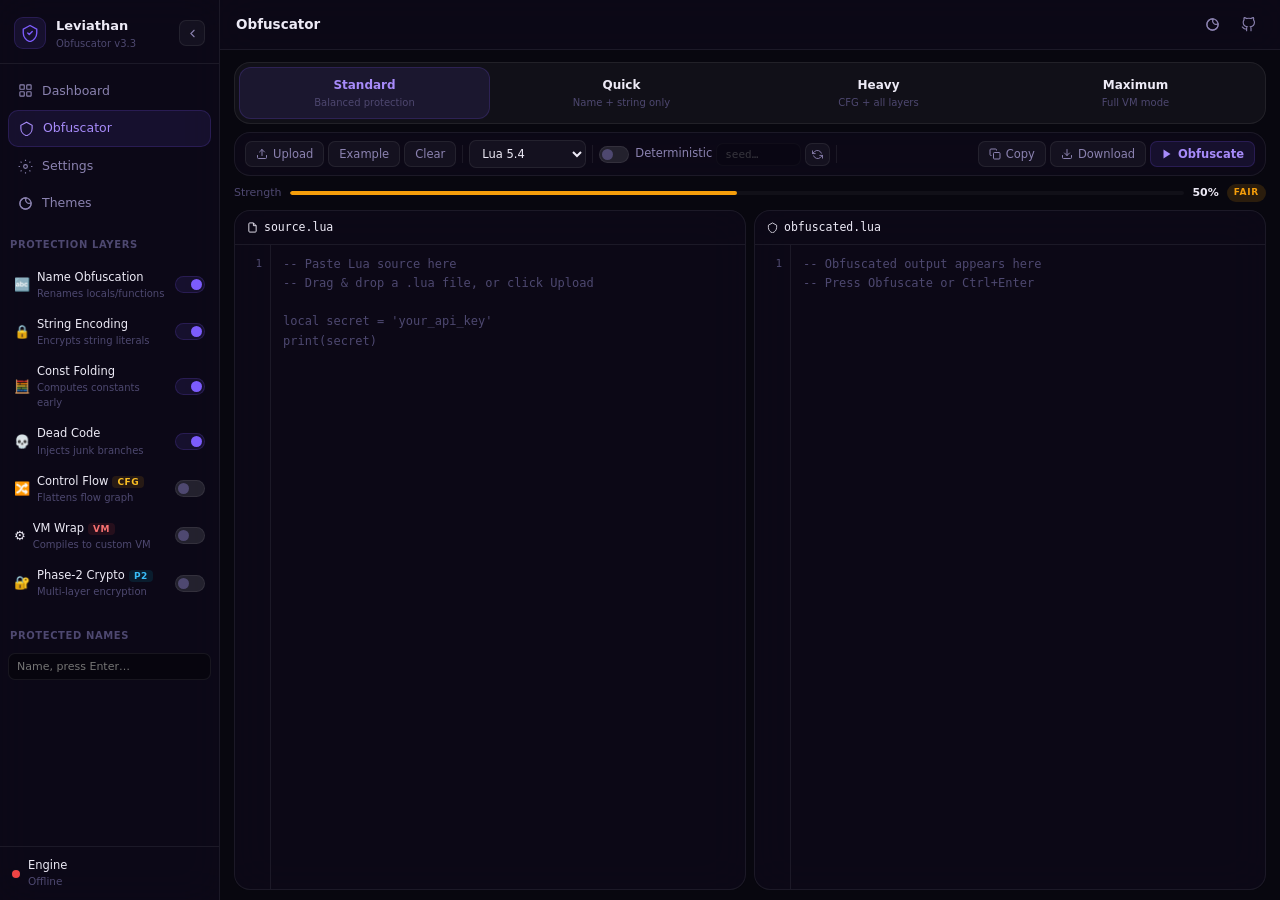
==== commit aa23efde: "yes" ====
--- a/templates/index.html
+++ b/templates/index.html
@@ -1,9 +1,9 @@
 <!DOCTYPE html>
-<html lang="en">
+<html lang="en" data-theme="dark">
 <head>
 <meta charset="UTF-8">
 <meta name="viewport" content="width=device-width,initial-scale=1.0,maximum-scale=1.0">
-<title>Levititas v3.3</title>
+<title>Leviathan Obfuscator</title>
 <link rel="stylesheet" href="/static/css/design.css">
 </head>
 <body>
@@ -13,435 +13,395 @@
 <div id="bg-image"></div>
 <div id="bg-overlay"></div>
 
-<div class="app" id="app">
+<div class="app">
   <div class="sidebar-backdrop" id="sidebarBackdrop"></div>
 
-  <!-- ═══════════════ SIDEBAR ═══════════════ -->
+  <!-- ═══ SIDEBAR ═══════════════════════════════════════════════════════════ -->
   <aside class="sidebar" id="sidebar">
 
-    <!-- Brand -->
     <div class="sidebar-brand">
       <div class="brand-logo">
-        <div class="brand-icon">LV</div>
-        <div>
-          <div class="brand-text">Levititas</div>
-          <div class="brand-version">v3.3</div>
-        </div>
-      </div>
-      <button class="sidebar-collapse-btn" id="collapseBtn" title="Collapse (Ctrl+B)">
-        <svg viewBox="0 0 24 24" width="16" height="16" fill="none" stroke="currentColor" stroke-width="2" stroke-linecap="round"><path d="M15 6l-6 6 6 6"/></svg>
+        <div class="brand-icon">
+          <svg viewBox="0 0 24 24" width="18" height="18" fill="none" stroke="currentColor" stroke-width="1.8"><path d="M12 2L3 7v5c0 5.25 3.8 10.15 9 11.5C17.2 22.15 21 17.25 21 12V7l-9-5z"/><path d="M9 12l2 2 4-4" stroke-linecap="round" stroke-linejoin="round"/></svg>
+        </div>
+        <div class="brand-info">
+          <div class="brand-name">Leviathan</div>
+          <div class="brand-sub">Obfuscator v3.3</div>
+        </div>
+      </div>
+      <button class="collapse-btn" id="collapseBtn" title="Collapse sidebar (Ctrl+B)">
+        <svg viewBox="0 0 24 24" width="13" height="13" fill="none" stroke="currentColor" stroke-width="2" stroke-linecap="round"><path d="M15 6l-6 6 6 6"/></svg>
       </button>
     </div>
 
-    <!-- Nav -->
     <nav class="sidebar-nav">
-      <div class="nav-item active" data-view="obfuscator">
-        <svg viewBox="0 0 24 24" width="15" height="15" fill="none" stroke="currentColor" stroke-width="2"><path d="M12 1L3 5v6c0 5.5 3.8 10.7 9 12 5.2-1.3 9-6.5 9-12V5l-9-4z"/></svg>
+      <div class="nav-item" data-view="dashboard" title="Dashboard">
+        <svg viewBox="0 0 24 24" width="15" height="15" fill="none" stroke="currentColor" stroke-width="1.8"><rect x="3" y="3" width="7" height="7" rx="1"/><rect x="14" y="3" width="7" height="7" rx="1"/><rect x="3" y="14" width="7" height="7" rx="1"/><rect x="14" y="14" width="7" height="7" rx="1"/></svg>
+        <span>Dashboard</span>
+      </div>
+      <div class="nav-item active" data-view="obfuscator" title="Obfuscator">
+        <svg viewBox="0 0 24 24" width="15" height="15" fill="none" stroke="currentColor" stroke-width="1.8"><path d="M12 2L3 7v5c0 5.25 3.8 10.15 9 11.5C17.2 22.15 21 17.25 21 12V7l-9-5z"/></svg>
         <span>Obfuscator</span>
       </div>
-      <div class="nav-item" data-view="batch">
-        <svg viewBox="0 0 24 24" width="15" height="15" fill="none" stroke="currentColor" stroke-width="2" stroke-linecap="round"><path d="M4 6h16M4 10h16M4 14h10"/></svg>
-        <span>Batch Mode</span>
-      </div>
-      <div class="nav-item" data-view="history">
-        <svg viewBox="0 0 24 24" width="15" height="15" fill="none" stroke="currentColor" stroke-width="2"><circle cx="12" cy="12" r="9"/><path d="M12 7v5l3 3" stroke-linecap="round"/></svg>
-        <span>History</span>
-      </div>
-      <div class="nav-item" data-view="settings">
-        <svg viewBox="0 0 24 24" width="15" height="15" fill="none" stroke="currentColor" stroke-width="2"><circle cx="12" cy="12" r="3"/><path d="M12 1v2M12 21v2M4.22 4.22l1.42 1.42M18.36 18.36l1.42 1.42M1 12h2M21 12h2M4.22 19.78l1.42-1.42M18.36 5.64l1.42-1.42"/></svg>
+      <div class="nav-item" data-view="settings" title="Settings">
+        <svg viewBox="0 0 24 24" width="15" height="15" fill="none" stroke="currentColor" stroke-width="1.8"><circle cx="12" cy="12" r="3"/><path d="M12 1v2M12 21v2M4.22 4.22l1.42 1.42M18.36 18.36l1.42 1.42M1 12h2M21 12h2M4.22 19.78l1.42-1.42M18.36 5.64l1.42-1.42"/></svg>
         <span>Settings</span>
       </div>
+      <div class="nav-item" data-view="themes" title="Themes">
+        <svg viewBox="0 0 24 24" width="15" height="15" fill="none" stroke="currentColor" stroke-width="1.8"><circle cx="12" cy="12" r="9"/><path d="M12 3a9 9 0 109 9c0-.46-.04-.92-.1-1.36a5.4 5.4 0 01-7.54-7.54A9 9 0 0012 3z"/></svg>
+        <span>Themes</span>
+      </div>
     </nav>
 
-    <!-- Layers -->
-    <div class="sidebar-section">Protection Layers</div>
-    <div class="layer-list" id="layerList"></div>
-
-    <!-- Protected names -->
-    <div class="sidebar-section" style="margin-top:8px;">Protected Names</div>
-    <div class="protect-area">
-      <input type="text" id="protectInput" class="protect-input"
-        placeholder="Name, press Enter…">
-      <div id="protectTags" class="protect-tags"></div>
-    </div>
-
-    <!-- Footer -->
+    <!-- Layers section (shown on obfuscator view) -->
+    <div class="sidebar-section layers-section" id="layersSection">
+      <div class="section-label">Protection Layers</div>
+      <div class="layer-list" id="layerList"></div>
+      <div class="section-label" style="margin-top:10px">Protected Names</div>
+      <div class="protect-area">
+        <input type="text" id="protectInput" class="protect-input" placeholder="Name, press Enter…" autocomplete="off">
+        <div id="protectTags" class="protect-tags"></div>
+      </div>
+    </div>
+
     <div class="sidebar-footer">
-      <div class="sidebar-profile">
-        <div class="profile-avatar">LV</div>
-        <div>
-          <div class="profile-name">Levititas v3.3</div>
-          <div class="profile-sub">
-            <span class="engine-status">
-              <span class="engine-dot loading" id="engineDot"></span>
-              <span id="engineLabel">Checking…</span>
-            </span>
-          </div>
+      <div class="engine-row">
+        <span class="eng-dot" id="engDot"></span>
+        <div class="eng-info">
+          <div class="eng-name">Engine</div>
+          <div class="eng-label" id="engLabel">Checking…</div>
         </div>
       </div>
     </div>
 
   </aside>
 
-  <!-- Sidebar expand button (when collapsed) -->
-  <button class="sidebar-expand" id="expandBtn" title="Expand sidebar (Ctrl+B)">
-    <svg viewBox="0 0 24 24" width="16" height="16" fill="none" stroke="currentColor" stroke-width="2" stroke-linecap="round"><path d="M9 6l6 6-6 6"/></svg>
+  <!-- Expand button (collapsed state) -->
+  <button class="expand-btn" id="expandBtn" title="Expand sidebar (Ctrl+B)">
+    <svg viewBox="0 0 24 24" width="13" height="13" fill="none" stroke="currentColor" stroke-width="2" stroke-linecap="round"><path d="M9 6l6 6-6 6"/></svg>
   </button>
 
-  <!-- ═══════════════ MAIN ═══════════════ -->
-  <main class="main-workspace">
-
-    <!-- Topbar -->
+  <!-- ═══ MAIN ═════════════════════════════════════════════════════════════ -->
+  <main class="main" id="mainContent">
+
     <header class="topbar">
       <div class="topbar-left">
-        <button class="icon-btn mobile-menu-btn" id="mobileSidebarBtn" style="display:none">
-          <svg viewBox="0 0 24 24" width="18" height="18" fill="none" stroke="currentColor" stroke-width="2" stroke-linecap="round"><path d="M4 6h16M4 12h16M4 18h16"/></svg>
+        <button class="icon-btn mobile-only" id="mobileMenuBtn">
+          <svg viewBox="0 0 24 24" width="16" height="16" fill="none" stroke="currentColor" stroke-width="2" stroke-linecap="round"><path d="M4 6h16M4 12h16M4 18h16"/></svg>
         </button>
         <span class="topbar-title" id="topbarTitle">Obfuscator</span>
       </div>
       <div class="topbar-right">
-        <button class="icon-btn" id="themeToggleBtn" title="Cycle theme">
-          <svg viewBox="0 0 24 24" width="17" height="17" fill="none" stroke="currentColor" stroke-width="1.8"><path d="M12 3a9 9 0 109 9c0-.46-.04-.92-.1-1.36a5.4 5.4 0 01-7.54-7.54A9 9 0 0012 3z"/></svg>
+        <button class="icon-btn" id="themeBtn" title="Cycle theme (Ctrl+J)">
+          <svg viewBox="0 0 24 24" width="15" height="15" fill="none" stroke="currentColor" stroke-width="1.8"><circle cx="12" cy="12" r="9"/><path d="M12 3a9 9 0 109 9c0-.46-.04-.92-.1-1.36a5.4 5.4 0 01-7.54-7.54A9 9 0 0012 3z"/></svg>
         </button>
-        <a href="https://github.com/levititas/levititas" target="_blank" class="icon-btn" title="GitHub">
-          <svg viewBox="0 0 24 24" width="17" height="17" fill="none" stroke="currentColor" stroke-width="1.8" stroke-linecap="round" stroke-linejoin="round"><path d="M9 19c-5 1.5-5-2.5-7-3m14 6v-3.87a3.37 3.37 0 00-.94-2.61c3.14-.35 6.44-1.54 6.44-7A5.44 5.44 0 0020 4.77 5.07 5.07 0 0019.91 1S18.73.65 16 2.48a13.38 13.38 0 00-7 0C6.27.65 5.09 1 5.09 1A5.07 5.07 0 005 4.77a5.44 5.44 0 00-1.5 3.78c0 5.42 3.3 6.61 6.44 7A3.37 3.37 0 009 18.13V22"/></svg>
+        <a href="https://github.com/leviathan-obfuscator" target="_blank" rel="noopener" class="icon-btn" title="GitHub">
+          <svg viewBox="0 0 24 24" width="15" height="15" fill="none" stroke="currentColor" stroke-width="1.8" stroke-linecap="round"><path d="M9 19c-5 1.5-5-2.5-7-3m14 6v-3.87a3.37 3.37 0 00-.94-2.61c3.14-.35 6.44-1.54 6.44-7A5.44 5.44 0 0020 4.77 5.07 5.07 0 0019.91 1S18.73.65 16 2.48a13.38 13.38 0 00-7 0C6.27.65 5.09 1 5.09 1A5.07 5.07 0 005 4.77a5.44 5.44 0 00-1.5 3.78c0 5.42 3.3 6.61 6.44 7A3.37 3.37 0 009 18.13V22"/></svg>
         </a>
       </div>
     </header>
 
-    <!-- ══ OBFUSCATOR VIEW ══ -->
+    <!-- ── DASHBOARD VIEW ───────────────────────────────────────────────── -->
+    <div class="view" data-view="dashboard">
+      <div class="view-scroll">
+        <div class="page-header">
+          <h1>Dashboard</h1>
+          <p>Live system status and runtime health</p>
+        </div>
+
+        <div class="status-grid">
+          <div class="status-card">
+            <div class="status-card-icon status-icon-obf">
+              <svg viewBox="0 0 24 24" width="18" height="18" fill="none" stroke="currentColor" stroke-width="1.8"><path d="M12 2L3 7v5c0 5.25 3.8 10.15 9 11.5C17.2 22.15 21 17.25 21 12V7l-9-5z"/></svg>
+            </div>
+            <div class="status-card-body">
+              <div class="status-card-label">Obfuscator</div>
+              <div class="status-card-value" id="ds-obf">—</div>
+            </div>
+            <span class="status-badge" id="ds-obf-badge">—</span>
+          </div>
+          <div class="status-card">
+            <div class="status-card-icon status-icon-engine">
+              <svg viewBox="0 0 24 24" width="18" height="18" fill="none" stroke="currentColor" stroke-width="1.8"><circle cx="12" cy="12" r="3"/><path d="M12 1v4M12 19v4M4.22 4.22l2.83 2.83M16.95 16.95l2.83 2.83M1 12h4M19 12h4M4.22 19.78l2.83-2.83M16.95 7.05l2.83-2.83"/></svg>
+            </div>
+            <div class="status-card-body">
+              <div class="status-card-label">Lua Engine</div>
+              <div class="status-card-value" id="ds-engine">—</div>
+            </div>
+            <span class="status-badge" id="ds-engine-badge">—</span>
+          </div>
+          <div class="status-card">
+            <div class="status-card-icon status-icon-api">
+              <svg viewBox="0 0 24 24" width="18" height="18" fill="none" stroke="currentColor" stroke-width="1.8"><path d="M18 20V10M12 20V4M6 20v-6"/></svg>
+            </div>
+            <div class="status-card-body">
+              <div class="status-card-label">API Status</div>
+              <div class="status-card-value" id="ds-api">—</div>
+            </div>
+            <span class="status-badge" id="ds-api-badge">—</span>
+          </div>
+          <div class="status-card">
+            <div class="status-card-icon status-icon-ping">
+              <svg viewBox="0 0 24 24" width="18" height="18" fill="none" stroke="currentColor" stroke-width="1.8"><circle cx="12" cy="12" r="9"/><path d="M12 8v4l3 3" stroke-linecap="round"/></svg>
+            </div>
+            <div class="status-card-body">
+              <div class="status-card-label">Ping</div>
+              <div class="status-card-value" id="ds-ping">—</div>
+            </div>
+            <span class="status-badge" id="ds-ping-badge">—</span>
+          </div>
+          <div class="status-card">
+            <div class="status-card-icon status-icon-region">
+              <svg viewBox="0 0 24 24" width="18" height="18" fill="none" stroke="currentColor" stroke-width="1.8"><circle cx="12" cy="12" r="9"/><path d="M2 12h20M12 2a15.3 15.3 0 014 10 15.3 15.3 0 01-4 10 15.3 15.3 0 01-4-10 15.3 15.3 0 014-10z"/></svg>
+            </div>
+            <div class="status-card-body">
+              <div class="status-card-label">Region</div>
+              <div class="status-card-value" id="ds-region">—</div>
+            </div>
+            <span class="status-badge online" id="ds-region-badge">—</span>
+          </div>
+          <div class="status-card">
+            <div class="status-card-icon status-icon-ver">
+              <svg viewBox="0 0 24 24" width="18" height="18" fill="none" stroke="currentColor" stroke-width="1.8"><polyline points="16 18 22 12 16 6"/><polyline points="8 6 2 12 8 18"/></svg>
+            </div>
+            <div class="status-card-body">
+              <div class="status-card-label">Version</div>
+              <div class="status-card-value" id="ds-version">3.3.0</div>
+            </div>
+            <span class="status-badge online">stable</span>
+          </div>
+          <div class="status-card">
+            <div class="status-card-icon status-icon-health">
+              <svg viewBox="0 0 24 24" width="18" height="18" fill="none" stroke="currentColor" stroke-width="1.8"><polyline points="22 12 18 12 15 21 9 3 6 12 2 12"/></svg>
+            </div>
+            <div class="status-card-body">
+              <div class="status-card-label">Runtime Health</div>
+              <div class="status-card-value" id="ds-health">—</div>
+            </div>
+            <span class="status-badge" id="ds-health-badge">—</span>
+          </div>
+          <div class="status-card">
+            <div class="status-card-icon status-icon-uptime">
+              <svg viewBox="0 0 24 24" width="18" height="18" fill="none" stroke="currentColor" stroke-width="1.8"><circle cx="12" cy="12" r="9"/><path d="M12 6v6l4 2" stroke-linecap="round"/></svg>
+            </div>
+            <div class="status-card-body">
+              <div class="status-card-label">Uptime</div>
+              <div class="status-card-value" id="ds-uptime">—</div>
+            </div>
+            <span class="status-badge online" id="ds-uptime-badge">live</span>
+          </div>
+        </div>
+
+        <div class="dash-section-label">Recent Builds</div>
+        <div id="dashHistory" class="dash-history"></div>
+      </div>
+    </div>
+
+    <!-- ── OBFUSCATOR VIEW ─────────────────────────────────────────────── -->
     <div class="view active" data-view="obfuscator">
-      <div class="obf-workspace" style="position:relative;">
-
-        <!-- Settings dropdown panel -->
-        <div class="obf-settings-panel" id="obfSettingsPanel">
-          <!-- VM & Security -->
-          <div class="obf-setting-group">
-            <div class="obf-setting-label">Security</div>
-            <div class="obf-toggle-card" data-obf-key="vmMode" id="vmToggleCard">
-              <div class="obf-toggle-card-info">
-                <span class="obf-toggle-card-icon">⚙️</span>
-                <span class="obf-toggle-card-name">Custom VM</span>
-              </div>
-              <div class="toggle on" data-key="vmMode" data-tier="vm"></div>
-            </div>
-            <div class="obf-toggle-card" data-obf-key="controlFlow">
-              <div class="obf-toggle-card-info">
-                <span class="obf-toggle-card-icon">🌀</span>
-                <span class="obf-toggle-card-name">Control Flow</span>
-              </div>
-              <div class="toggle on" data-key="controlFlow" data-tier="cfg"></div>
-            </div>
-            <div class="obf-toggle-card" data-obf-key="antiTamper">
-              <div class="obf-toggle-card-info">
-                <span class="obf-toggle-card-icon">🔒</span>
-                <span class="obf-toggle-card-name">Anti-Tamper</span>
-              </div>
-              <div class="toggle on" data-key="antiTamper" data-tier="vm"></div>
-            </div>
-          </div>
-
-          <!-- Target -->
-          <div class="obf-setting-group">
-            <div class="obf-setting-label">Target</div>
-            <select class="settings-select" id="targetSelect" style="width:100%">
-              <option value="lua54">Lua 5.4 (full)</option>
-              <option value="lua53">Lua 5.3 (partial)</option>
-              <option value="luajit">LuaJIT (partial)</option>
+      <div class="obf-workspace">
+
+        <!-- Obfuscation type selector (inside workflow per spec) -->
+        <div class="type-selector">
+          <div class="type-option active" data-preset="standard">
+            <div class="type-name">Standard</div>
+            <div class="type-desc">Balanced protection</div>
+          </div>
+          <div class="type-option" data-preset="quick">
+            <div class="type-name">Quick</div>
+            <div class="type-desc">Name + string only</div>
+          </div>
+          <div class="type-option" data-preset="heavy">
+            <div class="type-name">Heavy</div>
+            <div class="type-desc">CFG + all layers</div>
+          </div>
+          <div class="type-option" data-preset="maximum">
+            <div class="type-name">Maximum</div>
+            <div class="type-desc">Full VM mode</div>
+          </div>
+        </div>
+
+        <!-- Toolbar -->
+        <div class="obf-toolbar">
+          <div class="toolbar-group">
+            <button class="tb-btn" id="uploadBtn">
+              <svg viewBox="0 0 24 24" width="12" height="12" fill="none" stroke="currentColor" stroke-width="2" stroke-linecap="round"><path d="M21 15v4a2 2 0 01-2 2H5a2 2 0 01-2-2v-4M17 8l-5-5-5 5M12 3v12"/></svg>
+              Upload
+            </button>
+            <button class="tb-btn" id="exampleBtn">Example</button>
+            <button class="tb-btn" id="clearBtn">Clear</button>
+          </div>
+          <div class="toolbar-sep"></div>
+          <div class="toolbar-group">
+            <select class="tb-select" id="targetSelect" title="Target Lua version">
+              <option value="lua54">Lua 5.4</option>
+              <option value="lua53">Lua 5.3</option>
+              <option value="luajit">LuaJIT</option>
               <option value="luau">Luau (Roblox)</option>
             </select>
-            <div style="font-size:10px;color:var(--text-3);margin-top:4px;">
-              lua51 / lua52 are unsupported
-            </div>
-          </div>
-
-          <!-- Deterministic -->
-          <div class="obf-setting-group">
-            <div class="obf-setting-label">Reproducible Build</div>
-            <div class="obf-toggle-card" style="margin-bottom:8px;">
-              <div class="obf-toggle-card-info">
-                <span class="obf-toggle-card-icon">🎯</span>
-                <span class="obf-toggle-card-name">Deterministic</span>
-              </div>
+          </div>
+          <div class="toolbar-sep"></div>
+          <div class="toolbar-group">
+            <label class="toolbar-label">
               <div class="toggle" id="deterministicToggle"></div>
-            </div>
-            <div class="seed-input-row">
-              <input type="text" class="seed-input" id="seedInput"
-                placeholder="Seed…" disabled>
-              <button class="seed-refresh-btn" id="seedRefreshBtn" title="Random seed">
-                <svg viewBox="0 0 24 24" width="14" height="14" fill="none" stroke="currentColor" stroke-width="2" stroke-linecap="round"><path d="M1 4v6h6M23 20v-6h-6"/><path d="M20.49 9A9 9 0 005.64 5.64L1 10M23 14l-4.64 4.36A9 9 0 013.51 15"/></svg>
-              </button>
-            </div>
-          </div>
-
-          <!-- Polymorphic -->
-          <div class="obf-setting-group">
-            <div class="obf-setting-label">Output</div>
-            <div class="obf-toggle-card" data-obf-key="polymorphic">
-              <div class="obf-toggle-card-info">
-                <span class="obf-toggle-card-icon">🎲</span>
-                <span class="obf-toggle-card-name">Polymorphic</span>
-              </div>
-              <div class="toggle on" data-key="polymorphic" data-tier="p2"></div>
-            </div>
-            <div class="obf-toggle-card" data-obf-key="stripComments">
-              <div class="obf-toggle-card-info">
-                <span class="obf-toggle-card-icon">💬</span>
-                <span class="obf-toggle-card-name">Strip Comments</span>
-              </div>
-              <div class="toggle on" data-key="stripComments" data-tier="base"></div>
-            </div>
-          </div>
-        </div>
-
-        <!-- Settings bar (compact cards) -->
-        <div class="obf-settings-bar">
-          <div class="settings-card" id="targetCard">
-            <span class="settings-card-icon">🎯</span>
-            <span class="settings-card-label">Target</span>
-            <span class="settings-card-value" id="targetCardVal">lua54</span>
-          </div>
-          <div class="settings-card" id="deterministicCard">
-            <span class="settings-card-icon">🔑</span>
-            <span class="settings-card-label">Deterministic</span>
-            <span class="settings-card-value">OFF</span>
-          </div>
-          <button class="settings-card" id="settingsPanelBtn" style="background:var(--accent-soft);border-color:var(--accent-mid);">
-            <span class="settings-card-icon">⚙️</span>
-            <span class="settings-card-label" style="color:var(--accent-2);">Options</span>
-            <svg viewBox="0 0 24 24" width="12" height="12" fill="none" stroke="var(--accent-2)" stroke-width="2"><path d="M6 9l6 6 6-6"/></svg>
-          </button>
-          <div style="margin-left:auto;display:flex;align-items:center;gap:8px;">
-            <!-- Strength bar (inline) -->
-            <span class="strength-label">Protection</span>
-            <div class="strength-track" style="max-width:140px;">
-              <div class="strength-fill" id="strengthFill" style="width:100%"></div>
-            </div>
-            <span class="strength-pct" id="strengthPct">100%</span>
-            <span class="strength-grade" id="strengthGrade"
-              style="background:rgba(34,211,165,.12);color:var(--success);padding:2px 8px;border-radius:99px;font-size:10px;font-weight:800;">ELITE</span>
-          </div>
-        </div>
-
-        <!-- Stats bar -->
-        <div class="stats-bar" id="statsBar" style="display:none;">
-          <div class="stat-chip"><span class="stat-label">Original</span><span class="stat-val" id="statOrig">—</span></div>
+              Deterministic
+            </label>
+            <input type="text" id="seedInput" disabled class="seed-input" placeholder="seed…" autocomplete="off">
+            <button class="tb-btn icon-only" id="seedRefreshBtn" title="Random seed">
+              <svg viewBox="0 0 24 24" width="11" height="11" fill="none" stroke="currentColor" stroke-width="2" stroke-linecap="round"><path d="M1 4v6h6M23 20v-6h-6"/><path d="M20.49 9A9 9 0 005.64 5.64L1 10M23 14l-4.64 4.36A9 9 0 013.51 15"/></svg>
+            </button>
+          </div>
+          <div class="toolbar-sep"></div>
+          <div class="toolbar-group ml-auto">
+            <button class="tb-btn" id="copyBtn">
+              <svg viewBox="0 0 24 24" width="12" height="12" fill="none" stroke="currentColor" stroke-width="2"><rect x="9" y="9" width="13" height="13" rx="2"/><path d="M5 15H4a2 2 0 01-2-2V4a2 2 0 012-2h9a2 2 0 012 2v1"/></svg>
+              Copy
+            </button>
+            <button class="tb-btn" id="downloadBtn">
+              <svg viewBox="0 0 24 24" width="12" height="12" fill="none" stroke="currentColor" stroke-width="2" stroke-linecap="round"><path d="M21 15v4a2 2 0 01-2 2H5a2 2 0 01-2-2v-4M7 10l5 5 5-5M12 15V3"/></svg>
+              Download
+            </button>
+            <button class="tb-btn primary" id="runBtn">
+              <svg viewBox="0 0 24 24" width="12" height="12"><path d="M5 3l14 9-14 9V3z" fill="currentColor"/></svg>
+              Obfuscate
+            </button>
+          </div>
+        </div>
+
+        <!-- Strength + stats -->
+        <div class="strength-row">
+          <span class="strength-label">Strength</span>
+          <div class="strength-track">
+            <div class="strength-fill" id="strengthFill" style="width:100%"></div>
+          </div>
+          <span class="strength-pct" id="strengthPct">100%</span>
+          <span class="strength-grade" id="strengthGrade">ELITE</span>
+        </div>
+
+        <div class="stats-row" id="statsRow" style="display:none">
+          <div class="stat-chip"><span class="stat-label">Input</span><span class="stat-val" id="statOrig">—</span></div>
           <div class="stat-chip"><span class="stat-label">Output</span><span class="stat-val" id="statObf">—</span></div>
           <div class="stat-chip"><span class="stat-label">Ratio</span><span class="stat-val" id="statRatio">—</span></div>
           <div class="stat-chip"><span class="stat-label">Lines</span><span class="stat-val" id="statLines">—</span></div>
           <div class="stat-chip"><span class="stat-label">Time</span><span class="stat-val" id="statTime">—</span></div>
-          <span class="stat-note" id="statNote"></span>
         </div>
 
         <!-- Editor split -->
         <div class="editor-split">
-
-          <!-- INPUT -->
           <div class="editor-pane" id="inputPane">
             <div class="pane-header">
-              <span class="pane-label">
-                <svg viewBox="0 0 24 24" width="13" height="13" fill="none" stroke="currentColor" stroke-width="2"><path d="M14 2H6a2 2 0 00-2 2v16a2 2 0 002 2h12a2 2 0 002-2V8z"/><path d="M14 2v6h6"/></svg>
-                Source <span class="pane-ext">.lua</span>
-              </span>
-              <div class="pane-actions">
-                <button class="pane-btn" id="uploadBtn">
-                  <svg viewBox="0 0 24 24" width="12" height="12" fill="none" stroke="currentColor" stroke-width="2" stroke-linecap="round"><path d="M21 15v4a2 2 0 01-2 2H5a2 2 0 01-2-2v-4M17 8l-5-5-5 5M12 3v12"/></svg>
-                  Upload
-                </button>
-                <button class="pane-btn" id="exampleBtn">Example</button>
-                <button class="pane-btn" id="clearBtn">Clear</button>
-              </div>
-            </div>
-            <div class="editor-wrap">
-              <div class="line-numbers" id="inLines"></div>
-              <textarea class="code-editor" id="inputEditor" spellcheck="false"
+              <div class="pane-tab active">
+                <svg viewBox="0 0 24 24" width="11" height="11" fill="none" stroke="currentColor" stroke-width="2"><path d="M14 2H6a2 2 0 00-2 2v16a2 2 0 002 2h12a2 2 0 002-2V8z"/><polyline points="14 2 14 8 20 8"/></svg>
+                source.lua
+              </div>
+              <div class="pane-meta" id="inputMeta"></div>
+            </div>
+            <div class="editor-body">
+              <div class="line-nums" id="inLines">1</div>
+              <textarea class="code-area" id="inputEditor" spellcheck="false"
                 autocorrect="off" autocapitalize="off"
                 placeholder="-- Paste Lua source here
--- or drag & drop a .lua file
--- or click Upload
-
-local secret = 'your_token_here'
+-- Drag & drop a .lua file, or click Upload
+
+local secret = 'your_api_key'
 print(secret)"></textarea>
             </div>
             <input type="file" id="fileInput" accept=".lua" style="display:none">
           </div>
 
-          <!-- DIVIDER -->
-          <div class="editor-divider">
-            <button class="run-btn" id="runBtn" title="Obfuscate (Ctrl+Enter)">
-              <svg viewBox="0 0 24 24" width="20" height="20"><path d="M5 3l14 9-14 9V3z" fill="currentColor"/></svg>
-              <span>RUN</span>
-              <span class="run-shortcut">Ctrl+↵</span>
-            </button>
-          </div>
-
-          <!-- OUTPUT -->
-          <div class="editor-pane" id="outputPane" style="position:relative;">
+          <div class="editor-pane" id="outputPane">
             <div class="pane-header">
-              <span class="pane-label">
-                <svg viewBox="0 0 24 24" width="13" height="13" fill="none" stroke="currentColor" stroke-width="2"><path d="M12 1L3 5v6c0 5.5 3.8 10.7 9 12 5.2-1.3 9-6.5 9-12V5l-9-4z"/></svg>
-                Output <span class="pane-ext">obfuscated</span>
-              </span>
-              <div class="pane-actions">
-                <button class="pane-btn" id="copyBtn">
-                  <svg viewBox="0 0 24 24" width="12" height="12" fill="none" stroke="currentColor" stroke-width="2"><rect x="9" y="9" width="13" height="13" rx="2"/><path d="M5 15H4a2 2 0 01-2-2V4a2 2 0 012-2h9a2 2 0 012 2v1"/></svg>
-                  Copy
-                </button>
-                <button class="pane-btn" id="downloadBtn">
-                  <svg viewBox="0 0 24 24" width="12" height="12" fill="none" stroke="currentColor" stroke-width="2" stroke-linecap="round"><path d="M21 15v4a2 2 0 01-2 2H5a2 2 0 01-2-2v-4M7 10l5 5 5-5M12 15V3"/></svg>
-                  Download
-                </button>
-              </div>
-            </div>
-            <div class="editor-wrap">
-              <div class="line-numbers" id="outLines"></div>
-              <textarea class="code-editor" id="outputEditor" spellcheck="false" readonly
-                placeholder="-- Obfuscated output will appear here…"></textarea>
-            </div>
-            <!-- Loading overlay -->
-            <div class="pane-overlay" id="paneOverlay" style="display:none;">
+              <div class="pane-tab active">
+                <svg viewBox="0 0 24 24" width="11" height="11" fill="none" stroke="currentColor" stroke-width="1.8"><path d="M12 2L3 7v5c0 5.25 3.8 10.15 9 11.5C17.2 22.15 21 17.25 21 12V7l-9-5z"/></svg>
+                obfuscated.lua
+              </div>
+              <div class="pane-meta" id="outputMeta"></div>
+            </div>
+            <div class="editor-body">
+              <div class="line-nums" id="outLines">1</div>
+              <textarea class="code-area" id="outputEditor" readonly spellcheck="false"
+                placeholder="-- Obfuscated output appears here
+-- Press Obfuscate or Ctrl+Enter"></textarea>
+            </div>
+            <div class="pane-cover" id="loadingCover" style="display:none">
               <div class="spinner"></div>
-              <div class="loading-steps">
-                <span class="loading-step active" id="loadingMsg">Obfuscating…</span>
-              </div>
-            </div>
-            <!-- Error overlay -->
-            <div class="pane-overlay error" id="paneOverlayError" style="display:none;">
-              <svg viewBox="0 0 24 24" width="22" height="22" fill="none" stroke="currentColor" stroke-width="2"><circle cx="12" cy="12" r="9"/><path d="M12 8v4M12 16h.01" stroke-linecap="round"/></svg>
-              <span id="paneOverlayErrorMsg">Error</span>
-              <button class="pane-btn" onclick="document.getElementById('paneOverlayError').style.display='none'">Dismiss</button>
-            </div>
-          </div>
-
-        </div>
-      </div>
-    </div>
-
-    <!-- ══ BATCH VIEW ══ -->
-    <div class="view" data-view="batch">
-      <div class="view-scroll">
-        <div class="view-header">
-          <h2>Batch Mode</h2>
-          <p>Obfuscate multiple .lua files at once with identical settings.</p>
-        </div>
-        <div class="batch-drop-zone" id="batchDrop" style="margin-top:20px;">
-          <div class="batch-drop-icon">📂</div>
-          <div class="batch-drop-title">Drop .lua files here</div>
-          <div class="batch-drop-sub">or <button class="inline-link" id="batchBrowseBtn">browse files</button> · Multiple files supported · Max 4 MB each</div>
-          <input type="file" id="batchFileInput" accept=".lua" multiple style="display:none">
-        </div>
-        <div id="batchList" style="margin-top:16px;display:none;"></div>
-        <div id="batchActions" style="margin-top:14px;display:none;gap:10px;flex-wrap:wrap;">
-          <button class="btn-primary" id="runBatchBtn" style="padding:10px 22px;">
-            <svg viewBox="0 0 24 24" width="14" height="14"><path d="M5 3l14 9-14 9V3z" fill="currentColor"/></svg>
-            Obfuscate All
-          </button>
-          <button class="btn-secondary" id="downloadAllBtn" style="display:none;">
-            <svg viewBox="0 0 24 24" width="13" height="13" fill="none" stroke="currentColor" stroke-width="2" stroke-linecap="round"><path d="M21 15v4a2 2 0 01-2 2H5a2 2 0 01-2-2v-4M7 10l5 5 5-5M12 15V3"/></svg>
-            Download All
-          </button>
-          <button class="pane-btn" id="clearBatchBtn">Clear</button>
-        </div>
-      </div>
-    </div>
-
-    <!-- ══ HISTORY VIEW ══ -->
-    <div class="view" data-view="history">
-      <div class="view-scroll">
-        <div class="view-header">
-          <h2>History</h2>
-          <p>Last 20 sessions — stored in your browser only.</p>
-        </div>
-        <div style="margin-top:12px;display:flex;justify-content:flex-end;">
-          <button class="pane-btn" id="clearHistoryBtn">Clear all</button>
-        </div>
-        <div id="historyEntries" style="margin-top:12px;"></div>
-      </div>
-    </div>
-
-    <!-- ══ SETTINGS VIEW ══ -->
+              <div class="loading-msg" id="loadingMsg">Obfuscating…</div>
+            </div>
+            <div class="pane-cover err" id="errorCover" style="display:none">
+              <svg viewBox="0 0 24 24" width="20" height="20" fill="none" stroke="currentColor" stroke-width="2"><circle cx="12" cy="12" r="9"/><path d="M12 8v4M12 16h.01" stroke-linecap="round"/></svg>
+              <span id="errorMsg">Error</span>
+              <div class="error-detail" id="errorDetail" style="display:none"></div>
+              <button class="tb-btn" id="dismissErrorBtn">Dismiss</button>
+            </div>
+          </div>
+        </div>
+      </div>
+    </div>
+
+    <!-- ── SETTINGS VIEW ───────────────────────────────────────────────── -->
     <div class="view" data-view="settings">
       <div class="view-scroll">
-        <div class="view-header">
-          <h2>Settings</h2>
-          <p>Customize appearance, behavior, and build options.</p>
+        <div class="page-header">
+          <h1>Settings</h1>
+          <p>Customize appearance, effects, and behavior</p>
         </div>
         <div class="settings-grid">
 
-          <!-- Themes -->
-          <div class="settings-section">
-            <div class="settings-section-header">
-              <svg viewBox="0 0 24 24" width="15" height="15" fill="none" stroke="currentColor" stroke-width="2"><circle cx="12" cy="12" r="9"/></svg>
-              Theme
-            </div>
-            <div class="theme-grid" id="themeGrid"></div>
-          </div>
-
-          <!-- Accent Color -->
-          <div class="settings-section">
-            <div class="settings-section-header">
-              <svg viewBox="0 0 24 24" width="15" height="15" fill="none" stroke="currentColor" stroke-width="2"><path d="M12 2l3.09 6.26L22 9.27l-5 4.87 1.18 6.88L12 17.77l-6.18 3.25L7 14.14 2 9.27l6.91-1.01L12 2z"/></svg>
+          <div class="settings-card">
+            <div class="settings-card-header">
+              <svg viewBox="0 0 24 24" width="14" height="14" fill="none" stroke="currentColor" stroke-width="2"><circle cx="12" cy="12" r="9"/><path d="M12 3a9 9 0 109 9c0-.46-.04-.92-.1-1.36a5.4 5.4 0 01-7.54-7.54A9 9 0 0012 3z"/></svg>
               Accent Color
             </div>
             <div class="accent-grid" id="accentGrid"></div>
           </div>
 
-          <!-- Background Effects -->
-          <div class="settings-section">
-            <div class="settings-section-header">
-              <svg viewBox="0 0 24 24" width="15" height="15" fill="none" stroke="currentColor" stroke-width="2"><circle cx="12" cy="12" r="9"/><path d="M12 8v8M8 12h8"/></svg>
-              Background Effects
+          <div class="settings-card">
+            <div class="settings-card-header">
+              <svg viewBox="0 0 24 24" width="14" height="14" fill="none" stroke="currentColor" stroke-width="2"><circle cx="12" cy="21" r="1"/><path d="M12 3v14"/><path d="M5 8l7-7 7 7"/></svg>
+              Background Effect
             </div>
             <div class="effect-grid" id="effectGrid"></div>
           </div>
 
-          <!-- Background Image -->
-          <div class="settings-section">
-            <div class="settings-section-header">
-              <svg viewBox="0 0 24 24" width="15" height="15" fill="none" stroke="currentColor" stroke-width="2"><rect x="3" y="3" width="18" height="18" rx="2"/><circle cx="8.5" cy="8.5" r="1.5"/><path d="M21 15l-5-5L5 21"/></svg>
+          <div class="settings-card">
+            <div class="settings-card-header">
+              <svg viewBox="0 0 24 24" width="14" height="14" fill="none" stroke="currentColor" stroke-width="2"><rect x="3" y="3" width="18" height="18" rx="3"/><path d="M3 9h18M9 21V9"/></svg>
               Background Image
+            </div>
+            <div class="bg-controls">
+              <input type="text" id="bgUrlInput" class="bg-url-input" placeholder="https://… or upload below" autocomplete="off">
+              <div class="bg-btn-row">
+                <button class="btn-secondary" id="bgUploadBtn">Upload image</button>
+                <button class="btn-secondary" id="bgClearBtn">Clear</button>
+              </div>
+              <input type="file" id="bgFileInput" accept="image/*" style="display:none">
             </div>
             <div class="settings-rows">
               <div class="settings-row">
-                <div class="settings-row-left">
-                  <div class="settings-row-label">Image URL</div>
-                  <div class="settings-row-desc">Paste any image URL</div>
+                <div><div class="settings-row-label">Blur</div></div>
+                <div class="slider-group">
+                  <input type="range" class="settings-slider" id="bgBlurSlider" min="0" max="20" value="0">
+                  <span class="slider-val" id="bgBlurVal">0px</span>
                 </div>
               </div>
-              <div style="padding:0 18px 10px;display:flex;flex-direction:column;gap:8px;">
-                <input type="text" id="bgUrlInput" class="protect-input" placeholder="https://example.com/bg.jpg">
-                <div style="display:flex;gap:8px;">
-                  <button class="pane-btn" id="bgUploadBtn">Upload Image</button>
-                  <button class="pane-btn" id="bgClearBtn">Clear</button>
+              <div class="settings-row">
+                <div><div class="settings-row-label">Dim</div></div>
+                <div class="slider-group">
+                  <input type="range" class="settings-slider" id="bgDimSlider" min="0" max="80" value="0">
+                  <span class="slider-val" id="bgDimVal">0%</span>
                 </div>
-                <input type="file" id="bgFileInput" accept="image/*" style="display:none">
-              </div>
-              <div class="settings-row">
-                <div class="settings-row-left">
-                  <div class="settings-row-label">Blur</div>
-                  <div class="settings-row-desc">Background blur amount</div>
-                </div>
-                <input type="range" id="bgBlurSlider" class="settings-slider" min="0" max="20" value="0">
-              </div>
-              <div class="settings-row">
-                <div class="settings-row-left">
-                  <div class="settings-row-label">Dim</div>
-                  <div class="settings-row-desc">Overlay darkness</div>
-                </div>
-                <input type="range" id="bgDimSlider" class="settings-slider" min="0" max="80" value="0">
-              </div>
-            </div>
-          </div>
-
-          <!-- General -->
-          <div class="settings-section">
-            <div class="settings-section-header">
-              <svg viewBox="0 0 24 24" width="15" height="15" fill="none" stroke="currentColor" stroke-width="2"><circle cx="12" cy="12" r="3"/><path d="M19.07 4.93a10 10 0 010 14.14M4.93 4.93a10 10 0 000 14.14"/></svg>
+              </div>
+            </div>
+          </div>
+
+          <div class="settings-card">
+            <div class="settings-card-header">
+              <svg viewBox="0 0 24 24" width="14" height="14" fill="none" stroke="currentColor" stroke-width="2"><circle cx="12" cy="12" r="3"/><path d="M12 1v2M12 21v2M4.22 4.22l1.42 1.42M18.36 18.36l1.42 1.42M1 12h2M21 12h2M4.22 19.78l1.42-1.42M18.36 5.64l1.42-1.42"/></svg>
               General
             </div>
             <div class="settings-rows">
               <div class="settings-row">
-                <div class="settings-row-left">
+                <div>
                   <div class="settings-row-label">Animations</div>
                   <div class="settings-row-desc">Transition speed</div>
                 </div>
@@ -454,45 +414,36 @@
             </div>
           </div>
 
-          <!-- Keyboard shortcuts -->
-          <div class="settings-section">
-            <div class="settings-section-header">
-              <svg viewBox="0 0 24 24" width="15" height="15" fill="none" stroke="currentColor" stroke-width="2"><rect x="2" y="4" width="20" height="16" rx="2"/><path d="M7 12h10M7 8h10M7 16h6"/></svg>
-              Shortcuts
+          <div class="settings-card">
+            <div class="settings-card-header">
+              <svg viewBox="0 0 24 24" width="14" height="14" fill="none" stroke="currentColor" stroke-width="2"><rect x="2" y="3" width="20" height="14" rx="2"/><path d="M8 21h8M12 17v4"/></svg>
+              Keyboard Shortcuts
             </div>
             <div class="settings-rows">
-              <div class="settings-row">
-                <div class="settings-row-label">Obfuscate</div>
-                <div style="display:flex;gap:4px;">
-                  <kbd style="background:var(--bg-hover);border:1px solid var(--border);border-radius:4px;padding:2px 7px;font-size:11px;font-family:var(--font-mono);">Ctrl</kbd>
-                  <kbd style="background:var(--bg-hover);border:1px solid var(--border);border-radius:4px;padding:2px 7px;font-size:11px;font-family:var(--font-mono);">Enter</kbd>
-                </div>
-              </div>
-              <div class="settings-row">
-                <div class="settings-row-label">Toggle sidebar</div>
-                <div style="display:flex;gap:4px;">
-                  <kbd style="background:var(--bg-hover);border:1px solid var(--border);border-radius:4px;padding:2px 7px;font-size:11px;font-family:var(--font-mono);">Ctrl</kbd>
-                  <kbd style="background:var(--bg-hover);border:1px solid var(--border);border-radius:4px;padding:2px 7px;font-size:11px;font-family:var(--font-mono);">B</kbd>
-                </div>
-              </div>
-              <div class="settings-row">
-                <div class="settings-row-label">Cycle theme</div>
-                <div style="display:flex;gap:4px;">
-                  <kbd style="background:var(--bg-hover);border:1px solid var(--border);border-radius:4px;padding:2px 7px;font-size:11px;font-family:var(--font-mono);">Ctrl</kbd>
-                  <kbd style="background:var(--bg-hover);border:1px solid var(--border);border-radius:4px;padding:2px 7px;font-size:11px;font-family:var(--font-mono);">J</kbd>
-                </div>
-              </div>
-              <div class="settings-row">
-                <div class="settings-row-label">Copy output</div>
-                <div style="display:flex;gap:4px;">
-                  <kbd style="background:var(--bg-hover);border:1px solid var(--border);border-radius:4px;padding:2px 7px;font-size:11px;font-family:var(--font-mono);">Ctrl</kbd>
-                  <kbd style="background:var(--bg-hover);border:1px solid var(--border);border-radius:4px;padding:2px 7px;font-size:11px;font-family:var(--font-mono);">Shift</kbd>
-                  <kbd style="background:var(--bg-hover);border:1px solid var(--border);border-radius:4px;padding:2px 7px;font-size:11px;font-family:var(--font-mono);">C</kbd>
-                </div>
-              </div>
-            </div>
-          </div>
-
+              <div class="settings-row"><div class="settings-row-label">Obfuscate</div><kbd>Ctrl+Enter</kbd></div>
+              <div class="settings-row"><div class="settings-row-label">Toggle sidebar</div><kbd>Ctrl+B</kbd></div>
+              <div class="settings-row"><div class="settings-row-label">Cycle theme</div><kbd>Ctrl+J</kbd></div>
+              <div class="settings-row"><div class="settings-row-label">Copy output</div><kbd>Ctrl+Shift+C</kbd></div>
+            </div>
+          </div>
+
+        </div>
+      </div>
+    </div>
+
+    <!-- ── THEMES VIEW ─────────────────────────────────────────────────── -->
+    <div class="view" data-view="themes">
+      <div class="view-scroll">
+        <div class="page-header">
+          <h1>Themes</h1>
+          <p>Choose a visual theme for the interface</p>
+        </div>
+        <div class="settings-card" style="max-width:100%">
+          <div class="settings-card-header">
+            <svg viewBox="0 0 24 24" width="14" height="14" fill="none" stroke="currentColor" stroke-width="2"><path d="M12 2C6.48 2 2 6.48 2 12s4.48 10 10 10 10-4.48 10-10S17.52 2 12 2z"/><path d="M12 8a4 4 0 110 8 4 4 0 010-8z"/></svg>
+            Built-in Themes
+          </div>
+          <div class="theme-grid" id="themeGrid"></div>
         </div>
       </div>
     </div>
@@ -500,48 +451,8 @@
   </main>
 </div>
 
-<!-- Status FAB + Panel -->
-<button class="status-fab" id="statusFab" title="Server status">
-  <svg viewBox="0 0 24 24" width="16" height="16" fill="none" stroke="currentColor" stroke-width="2"><circle cx="12" cy="12" r="9"/><path d="M12 8v4l3 3" stroke-linecap="round"/></svg>
-</button>
-
-<div class="status-panel" id="statusPanel">
-  <div class="status-header">
-    <span class="status-title">Status</span>
-    <button class="status-toggle-btn" id="statusCloseBtn">
-      <svg viewBox="0 0 24 24" width="14" height="14" fill="none" stroke="currentColor" stroke-width="2"><path d="M18 6L6 18M6 6l12 12"/></svg>
-    </button>
-  </div>
-  <div class="status-rows">
-    <div class="status-row">
-      <span class="status-key">Obf Tools</span>
-      <span class="status-val online" id="statusTool">
-        <span class="status-dot online"></span>Online
-      </span>
-    </div>
-    <div class="status-row">
-      <span class="status-key">Engine</span>
-      <span class="status-val" id="statusEngine">Checking…</span>
-    </div>
-    <div class="status-row">
-      <span class="status-key">Ping</span>
-      <span class="status-val" id="statusPing">—</span>
-    </div>
-    <div class="status-row">
-      <span class="status-key">Region</span>
-      <span class="status-val" id="statusRegion">Global</span>
-    </div>
-    <div class="status-row">
-      <span class="status-key">Version</span>
-      <span class="status-val" id="statusVersion">3.3.0</span>
-    </div>
-  </div>
-</div>
-
-<!-- Toast -->
 <div class="toast" id="toast"></div>
 
-<!-- Scripts -->
 <script src="/static/js/brand.js"></script>
 <script src="/static/js/effects.js"></script>
 <script src="/static/js/themes.js"></script>
--- a/static/css/design.css
+++ b/static/css/design.css
@@ -1,1448 +1,748 @@
-/* ================================================================
-   LEVITITAS v3.3 — COMPLETE DESIGN SYSTEM
-   static/css/design.css
-   
-   Themes: dark | light | midnight | cyberpunk | frost | leviathan
-   Fully responsive: mobile / tablet / desktop
-   ================================================================ */
-
-/* ── Font import ──────────────────────────────────────────────── */
-@import url('https://fonts.googleapis.com/css2?family=Inter:wght@300;400;500;600;700;800&family=JetBrains+Mono:wght@400;500;700&display=swap');
-
-/* ── CSS Reset ────────────────────────────────────────────────── */
+/* ════════════════════════════════════════════════════════════════════════════
+   Leviathan Obfuscator v3.3 — Design System
+   Windows 11 · Glassmorphism · Dark-first
+   ════════════════════════════════════════════════════════════════════════════ */
+
+/* ── Design tokens ──────────────────────────────────────────────────────── */
+:root {
+  --bg-root:   #08070f;
+  --bg-panel:  rgba(13, 10, 24, 0.88);
+  --bg-surf:   rgba(255,255,255,0.04);
+  --bg-hover:  rgba(255,255,255,0.07);
+  --bg-active: rgba(255,255,255,0.10);
+  --bg-input:  rgba(0,0,0,0.35);
+
+  --glass-blur:   20px;
+  --glass-border: rgba(255,255,255,0.07);
+
+  --text-1: #edeaf6;
+  --text-2: #8b82b0;
+  --text-3: #4e4870;
+
+  --accent:      #7c5cfc;
+  --accent-2:    #a78bfa;
+  --accent-3:    #06b6d4;
+  --accent-glow: rgba(124,92,252,0.30);
+  --accent-soft: rgba(124,92,252,0.10);
+  --accent-mid:  rgba(124,92,252,0.18);
+
+  --success:  #22d3a0;
+  --warning:  #f59e0b;
+  --error:    #ef4444;
+  --info:     #60a5fa;
+  --success-soft: rgba(34,211,160,0.12);
+  --warning-soft: rgba(245,158,11,0.12);
+  --error-soft:   rgba(239,68,68,0.12);
+
+  --border:       rgba(255,255,255,0.07);
+  --border-hover: rgba(255,255,255,0.14);
+  --border-focus: var(--accent);
+
+  --sidebar-w:         220px;
+  --sidebar-collapsed: 60px;
+  --topbar-h:          50px;
+  --radius:     10px;
+  --radius-lg:  16px;
+  --radius-xl:  22px;
+
+  --font:      -apple-system,'Segoe UI Variable','Segoe UI',system-ui,sans-serif;
+  --font-mono: 'JetBrains Mono','Cascadia Code','SF Mono','Fira Code',monospace;
+
+  --transition:    0.18s;
+  --transition-lg: 0.32s;
+  --spring:        0.38s cubic-bezier(0.34,1.56,0.64,1);
+  --ease:          cubic-bezier(0.4,0,0.2,1);
+  --ease-out:      cubic-bezier(0,0,0.2,1);
+}
+
+/* Light theme overrides */
+[data-theme="light"] {
+  --bg-root:   #f0eefb;
+  --bg-panel:  rgba(255,255,255,0.90);
+  --bg-surf:   rgba(0,0,0,0.03);
+  --bg-hover:  rgba(0,0,0,0.05);
+  --bg-active: rgba(124,92,252,0.08);
+  --bg-input:  rgba(0,0,0,0.06);
+  --glass-border: rgba(0,0,0,0.09);
+  --text-1: #1a1730;
+  --text-2: #5a5070;
+  --text-3: #9080b0;
+  --border:       rgba(0,0,0,0.09);
+  --border-hover: rgba(0,0,0,0.18);
+}
+[data-theme="midnight"] {
+  --bg-root:    #000510;
+  --accent:     #0ea5e9; --accent-2: #38bdf8; --accent-3: #7c3aed;
+  --accent-glow:rgba(14,165,233,0.30); --accent-soft:rgba(14,165,233,0.10);
+}
+[data-theme="cyberpunk"] {
+  --bg-root:    #05000a;
+  --accent:     #ff00cc; --accent-2: #ff44ff; --accent-3: #00ffcc;
+  --accent-glow:rgba(255,0,204,0.30); --accent-soft:rgba(255,0,204,0.10);
+}
+[data-theme="frost"] {
+  --bg-root:    #e8f4f8;
+  --bg-panel:   rgba(255,255,255,0.85);
+  --bg-surf:    rgba(0,0,0,0.03);
+  --bg-hover:   rgba(0,0,0,0.05);
+  --bg-input:   rgba(0,0,0,0.06);
+  --glass-border: rgba(0,0,0,0.09);
+  --text-1: #1a3050;
+  --text-2: #4070a0;
+  --border: rgba(0,0,0,0.09);
+  --accent:     #2563eb; --accent-2: #60a5fa; --accent-3: #0ea5e9;
+  --accent-glow:rgba(37,99,235,0.25); --accent-soft:rgba(37,99,235,0.09);
+}
+[data-theme="leviathan"] {
+  --bg-root:  #020408;
+  --accent:   #00e096; --accent-2: #00ffaa; --accent-3: #0066ff;
+  --accent-glow:rgba(0,224,150,0.30); --accent-soft:rgba(0,224,150,0.10);
+}
+
+/* ── Reset ──────────────────────────────────────────────────────────────── */
 *, *::before, *::after { box-sizing: border-box; margin: 0; padding: 0; }
-html { height: 100%; -webkit-text-size-adjust: 100%; }
-body { height: 100%; font-family: 'Inter', -apple-system, BlinkMacSystemFont, sans-serif; overflow: hidden; }
-
-/* ═══════════════════════════════════════════════════════════════
-   §1  THEME VARIABLES
-   ═══════════════════════════════════════════════════════════════ */
-
-/* ── Dark (default) ───────────────────────────────────────────── */
-:root,
-[data-theme="dark"] {
-  --bg-base:       #0a0910;
-  --bg-card:       #100f1c;
-  --bg-panel:      #131121;
-  --bg-input:      #0e0d1a;
-  --bg-hover:      rgba(255,255,255,0.045);
-  --bg-active:     rgba(255,255,255,0.07);
-
-  --border:        rgba(255,255,255,0.08);
-  --border-focus:  rgba(124,92,252,0.5);
-  --border-strong: rgba(255,255,255,0.14);
-
-  --text-1:        #ede9f8;
-  --text-2:        #9995b3;
-  --text-3:        #5c5877;
-  --text-4:        #3a3757;
-
-  --accent:        #7c5cfc;
-  --accent-2:      #a78bfa;
-  --accent-3:      #06b6d4;
-  --accent-glow:   rgba(124,92,252,0.3);
-  --accent-soft:   rgba(124,92,252,0.1);
-  --accent-mid:    rgba(124,92,252,0.2);
-
-  --success:       #22d3a5;
-  --warning:       #f59e0b;
-  --error:         #f87171;
-  --info:          #38bdf8;
-
-  --success-soft:  rgba(34,211,165,0.12);
-  --warning-soft:  rgba(245,158,11,0.12);
-  --error-soft:    rgba(248,113,113,0.12);
-
-  --shadow-sm:     0 1px 3px rgba(0,0,0,0.4);
-  --shadow-md:     0 4px 16px rgba(0,0,0,0.5);
-  --shadow-lg:     0 8px 32px rgba(0,0,0,0.6);
-  --shadow-glow:   0 0 24px var(--accent-glow);
-
-  --glass:         rgba(16,15,28,0.8);
-  --glass-border:  rgba(255,255,255,0.07);
-
-  --radius-sm:     6px;
-  --radius:        10px;
-  --radius-lg:     16px;
-  --radius-xl:     24px;
-  --radius-full:   9999px;
-
-  --sidebar-w:     260px;
-  --topbar-h:      54px;
-  --settings-w:    320px;
-
-  --font-mono:     'JetBrains Mono', 'Fira Code', monospace;
-  --transition:    0.18s cubic-bezier(0.4, 0, 0.2, 1);
-  --transition-lg: 0.32s cubic-bezier(0.4, 0, 0.2, 1);
-  --spring:        0.4s cubic-bezier(0.34, 1.56, 0.64, 1);
-}
-
-/* ── Light ────────────────────────────────────────────────────── */
-[data-theme="light"] {
-  --bg-base:       #f0eefb;
-  --bg-card:       #ffffff;
-  --bg-panel:      #f8f7fe;
-  --bg-input:      #f3f1fc;
-  --bg-hover:      rgba(0,0,0,0.04);
-  --bg-active:     rgba(0,0,0,0.07);
-  --border:        rgba(0,0,0,0.09);
-  --border-strong: rgba(0,0,0,0.15);
-  --text-1:        #1a1730;
-  --text-2:        #4a4567;
-  --text-3:        #8e8aaa;
-  --text-4:        #bbb8d0;
-  --glass:         rgba(255,255,255,0.85);
-  --glass-border:  rgba(0,0,0,0.08);
-  --shadow-sm:     0 1px 3px rgba(0,0,0,0.1);
-  --shadow-md:     0 4px 16px rgba(0,0,0,0.12);
-  --shadow-lg:     0 8px 32px rgba(0,0,0,0.16);
-}
-
-/* ── Midnight ─────────────────────────────────────────────────── */
-[data-theme="midnight"] {
-  --bg-base:       #000510;
-  --bg-card:       #000d1a;
-  --bg-panel:      #001020;
-  --bg-input:      #000b16;
-  --bg-hover:      rgba(0,120,255,0.06);
-  --bg-active:     rgba(0,120,255,0.1);
-  --border:        rgba(0,100,255,0.12);
-  --border-strong: rgba(0,150,255,0.2);
-  --text-1:        #ddeeff;
-  --text-2:        #6699cc;
-  --text-3:        #335577;
-  --text-4:        #1a3350;
-  --accent:        #0ea5e9;
-  --accent-2:      #38bdf8;
-  --accent-3:      #7c3aed;
-  --accent-glow:   rgba(14,165,233,0.35);
-  --accent-soft:   rgba(14,165,233,0.1);
-  --glass:         rgba(0,12,26,0.85);
-}
-
-/* ── Cyberpunk ────────────────────────────────────────────────── */
-[data-theme="cyberpunk"] {
-  --bg-base:       #05000a;
-  --bg-card:       #0a0010;
-  --bg-panel:      #0d0015;
-  --bg-input:      #08000d;
-  --bg-hover:      rgba(255,0,200,0.05);
-  --bg-active:     rgba(255,0,200,0.09);
-  --border:        rgba(255,0,200,0.15);
-  --border-strong: rgba(0,255,200,0.2);
-  --text-1:        #ffe0ff;
-  --text-2:        #cc44cc;
-  --text-3:        #660066;
-  --text-4:        #330033;
-  --accent:        #ff00cc;
-  --accent-2:      #ff44ff;
-  --accent-3:      #00ffcc;
-  --accent-glow:   rgba(255,0,200,0.4);
-  --accent-soft:   rgba(255,0,200,0.1);
-  --glass:         rgba(8,0,14,0.85);
-}
-
-/* ── Frost ────────────────────────────────────────────────────── */
-[data-theme="frost"] {
-  --bg-base:       #e8f4f8;
-  --bg-card:       rgba(255,255,255,0.7);
-  --bg-panel:      rgba(240,248,255,0.8);
-  --bg-input:      rgba(224,240,255,0.6);
-  --bg-hover:      rgba(255,255,255,0.5);
-  --bg-active:     rgba(255,255,255,0.8);
-  --border:        rgba(100,160,220,0.2);
-  --border-strong: rgba(100,160,220,0.35);
-  --text-1:        #1a3050;
-  --text-2:        #4a7090;
-  --text-3:        #88aac0;
-  --text-4:        #bbd4e0;
-  --accent:        #2563eb;
-  --accent-2:      #60a5fa;
-  --accent-3:      #06b6d4;
-  --accent-glow:   rgba(37,99,235,0.25);
-  --accent-soft:   rgba(37,99,235,0.1);
-  --glass:         rgba(220,240,255,0.7);
-  --glass-border:  rgba(100,180,255,0.25);
-}
-
-/* ── Leviathan ────────────────────────────────────────────────── */
-[data-theme="leviathan"] {
-  --bg-base:       #020408;
-  --bg-card:       #050c14;
-  --bg-panel:      #071018;
-  --bg-input:      #040a10;
-  --bg-hover:      rgba(0,200,150,0.05);
-  --bg-active:     rgba(0,200,150,0.09);
-  --border:        rgba(0,180,120,0.15);
-  --border-strong: rgba(0,220,160,0.25);
-  --text-1:        #c0ffe0;
-  --text-2:        #40aa80;
-  --text-3:        #1a5540;
-  --text-4:        #0a2a20;
-  --accent:        #00e096;
-  --accent-2:      #00ffaa;
-  --accent-3:      #0066ff;
-  --accent-glow:   rgba(0,224,150,0.35);
-  --accent-soft:   rgba(0,224,150,0.1);
-  --glass:         rgba(4,14,20,0.88);
-  --glass-border:  rgba(0,200,120,0.12);
-}
-
-/* ═══════════════════════════════════════════════════════════════
-   §2  GLOBAL BACKGROUND & CANVAS
-   ═══════════════════════════════════════════════════════════════ */
-
+html, body { height: 100%; overflow: hidden; }
 body {
-  background: var(--bg-base);
+  font-family: var(--font);
+  background: var(--bg-root);
   color: var(--text-1);
-  transition: background var(--transition-lg), color var(--transition-lg);
-}
-
+  font-size: 13px;
+  line-height: 1.5;
+  -webkit-font-smoothing: antialiased;
+}
+
+/* ── Background layers ──────────────────────────────────────────────────── */
 #bg-canvas {
-  position: fixed; inset: 0; z-index: 0; pointer-events: none;
-}
-
+  position: fixed; inset: 0; z-index: 0;
+  pointer-events: none;
+}
 #bg-image {
-  position: fixed; inset: 0; z-index: 1; pointer-events: none;
+  position: fixed; inset: 0; z-index: 1;
   background-size: cover; background-position: center;
-  transition: opacity var(--transition-lg);
-}
-
+  opacity: 0; transition: opacity var(--transition-lg) var(--ease);
+}
 #bg-overlay {
   position: fixed; inset: 0; z-index: 2; pointer-events: none;
-  background: linear-gradient(
-    135deg,
-    rgba(124,92,252,0.06) 0%,
-    transparent 50%,
-    rgba(6,182,212,0.04) 100%
-  );
-}
-
+}
+
+/* ── App shell ──────────────────────────────────────────────────────────── */
 .app {
-  position: relative; z-index: 10;
-  display: flex; height: 100vh;
-}
-
-/* ═══════════════════════════════════════════════════════════════
-   §3  SIDEBAR
-   ═══════════════════════════════════════════════════════════════ */
-
+  position: relative; z-index: 3;
+  display: flex; height: 100vh; overflow: hidden;
+}
+
+/* ── Sidebar ────────────────────────────────────────────────────────────── */
 .sidebar {
   width: var(--sidebar-w);
   min-width: var(--sidebar-w);
   height: 100vh;
-  background: var(--glass);
-  backdrop-filter: blur(20px) saturate(1.4);
-  -webkit-backdrop-filter: blur(20px) saturate(1.4);
+  display: flex; flex-direction: column;
+  background: var(--bg-panel);
+  backdrop-filter: blur(var(--glass-blur)) saturate(1.4);
+  -webkit-backdrop-filter: blur(var(--glass-blur)) saturate(1.4);
   border-right: 1px solid var(--glass-border);
-  display: flex;
-  flex-direction: column;
-  transition:
-    width var(--transition-lg),
-    min-width var(--transition-lg),
-    transform var(--transition-lg),
-    opacity var(--transition);
+  transition: width var(--transition-lg) var(--ease), min-width var(--transition-lg) var(--ease);
   overflow: hidden;
+  flex-shrink: 0;
   z-index: 100;
 }
-
 .sidebar.collapsed {
-  width: 0 !important;
-  min-width: 0 !important;
-  opacity: 0;
-}
-
-/* Brand */
+  width: var(--sidebar-collapsed);
+  min-width: var(--sidebar-collapsed);
+}
+.sidebar.collapsed .brand-info,
+.sidebar.collapsed .nav-item span,
+.sidebar.collapsed .layers-section,
+.sidebar.collapsed .sidebar-footer .eng-info { display: none; }
+.sidebar.collapsed .sidebar-brand { justify-content: center; padding: 0 0 0 0; }
+.sidebar.collapsed .collapse-btn { display: none; }
+.sidebar.collapsed .nav-item { justify-content: center; padding: 10px 0; }
+
 .sidebar-brand {
-  padding: 18px 16px 14px;
+  display: flex; align-items: center; justify-content: space-between;
+  padding: 16px 14px 12px;
   border-bottom: 1px solid var(--border);
-  display: flex;
-  align-items: center;
-  justify-content: space-between;
   flex-shrink: 0;
 }
-
-.brand-logo {
-  display: flex;
-  align-items: center;
-  gap: 10px;
-}
-
+.brand-logo { display: flex; align-items: center; gap: 10px; min-width: 0; }
 .brand-icon {
   width: 32px; height: 32px;
-  background: linear-gradient(135deg, var(--accent), var(--accent-3));
-  border-radius: var(--radius);
+  background: var(--accent-soft);
+  border: 1px solid var(--accent-mid);
+  border-radius: 9px;
   display: flex; align-items: center; justify-content: center;
-  font-size: 14px; font-weight: 900; color: white;
+  color: var(--accent);
   flex-shrink: 0;
-  box-shadow: 0 4px 12px var(--accent-glow);
-}
-
-.brand-text {
-  font-size: 15px; font-weight: 800;
-  letter-spacing: -0.01em;
-  color: var(--text-1);
-}
-
-.brand-version {
-  font-size: 10px; font-weight: 700;
-  color: var(--accent-3);
-  background: rgba(6,182,212,0.12);
-  padding: 2px 6px;
-  border-radius: var(--radius-full);
-  margin-top: 1px;
-}
-
-.sidebar-collapse-btn {
-  width: 28px; height: 28px;
-  border: none; background: var(--bg-hover);
-  border-radius: var(--radius-sm);
-  cursor: pointer;
-  display: flex; align-items: center; justify-content: center;
-  color: var(--text-3);
-  transition: background var(--transition), color var(--transition), transform var(--transition);
-}
-
-.sidebar-collapse-btn:hover {
-  background: var(--bg-active);
-  color: var(--text-1);
-  transform: translateX(-2px);
-}
-
-/* Nav */
+}
+.brand-info { min-width: 0; }
+.brand-name { font-size: 13px; font-weight: 600; color: var(--text-1); white-space: nowrap; }
+.brand-sub  { font-size: 10px; color: var(--text-3); white-space: nowrap; }
+
+.collapse-btn {
+  width: 26px; height: 26px;
+  background: var(--bg-surf); border: 1px solid var(--border); border-radius: 7px;
+  color: var(--text-2); cursor: pointer; display: flex; align-items: center; justify-content: center;
+  transition: background var(--transition) var(--ease), color var(--transition) var(--ease);
+  flex-shrink: 0;
+}
+.collapse-btn:hover { background: var(--bg-hover); color: var(--text-1); }
+
 .sidebar-nav {
   padding: 10px 8px;
+  display: flex; flex-direction: column; gap: 2px;
   flex-shrink: 0;
 }
-
 .nav-item {
-  display: flex;
-  align-items: center;
-  gap: 10px;
-  padding: 9px 12px;
-  border-radius: var(--radius);
-  cursor: pointer;
-  font-size: 13px;
-  font-weight: 500;
-  color: var(--text-2);
-  transition:
-    background var(--transition),
-    color var(--transition),
-    transform var(--transition);
+  display: flex; align-items: center; gap: 9px;
+  padding: 8px 10px; border-radius: var(--radius);
+  color: var(--text-2); cursor: pointer; white-space: nowrap;
+  transition: background var(--transition) var(--ease), color var(--transition) var(--ease);
+  font-size: 12.5px; font-weight: 450;
   user-select: none;
-  white-space: nowrap;
-  position: relative;
-}
-
-.nav-item svg { flex-shrink: 0; transition: transform var(--transition); }
-.nav-item:hover { background: var(--bg-hover); color: var(--text-1); }
-.nav-item:hover svg { transform: scale(1.1); }
-.nav-item.active {
-  background: var(--accent-soft);
-  color: var(--accent-2);
-  font-weight: 600;
-}
-.nav-item.active::before {
-  content: '';
-  position: absolute;
-  left: 0; top: 50%;
+}
+.nav-item:hover  { background: var(--bg-hover); color: var(--text-1); }
+.nav-item.active { background: var(--accent-soft); color: var(--accent-2);
+                   border: 1px solid var(--accent-mid); }
+.nav-item svg { flex-shrink: 0; }
+
+.sidebar-section { flex-shrink: 0; }
+.layers-section {
+  flex: 1; overflow-y: auto; padding: 0 8px 8px;
+  display: flex; flex-direction: column; gap: 6px;
+  min-height: 0;
+}
+.layers-section::-webkit-scrollbar { width: 4px; }
+.layers-section::-webkit-scrollbar-thumb { background: var(--border-hover); border-radius: 4px; }
+
+.section-label {
+  font-size: 10px; font-weight: 600; letter-spacing: .06em;
+  text-transform: uppercase; color: var(--text-3);
+  padding: 6px 2px 4px;
+}
+
+.layer-list { display: flex; flex-direction: column; gap: 1px; }
+.layer-item {
+  display: flex; align-items: center; justify-content: space-between;
+  padding: 7px 6px; border-radius: 8px;
+  transition: background var(--transition) var(--ease);
+  gap: 8px;
+}
+.layer-item:hover { background: var(--bg-surf); }
+.layer-left { display: flex; align-items: center; gap: 7px; min-width: 0; }
+.layer-emoji { font-size: 13px; flex-shrink: 0; }
+.layer-name { font-size: 11.5px; font-weight: 500; color: var(--text-1); white-space: nowrap; overflow: hidden; text-overflow: ellipsis; }
+.layer-desc { font-size: 10px; color: var(--text-3); }
+.layer-badge {
+  font-size: 9px; font-weight: 700; letter-spacing: .05em;
+  padding: 1px 5px; border-radius: 4px; margin-left: 4px;
+  background: var(--accent-soft); color: var(--accent-2);
+}
+.layer-badge.vm { background: rgba(239,68,68,.12); color: #f87171; }
+.layer-badge.cfg { background: rgba(245,158,11,.12); color: #fbbf24; }
+.layer-badge.p2 { background: rgba(6,182,212,.12); color: #38bdf8; }
+
+.protect-area { display: flex; flex-direction: column; gap: 5px; padding-bottom: 4px; }
+.protect-input {
+  width: 100%; background: var(--bg-input);
+  border: 1px solid var(--border); border-radius: 7px;
+  color: var(--text-1); font-family: var(--font); font-size: 11px;
+  padding: 6px 8px; outline: none;
+  transition: border-color var(--transition) var(--ease);
+}
+.protect-input:focus { border-color: var(--accent); }
+.protect-tags { display: flex; flex-wrap: wrap; gap: 4px; }
+.protect-tag {
+  display: flex; align-items: center; gap: 4px;
+  background: var(--accent-soft); border: 1px solid var(--accent-mid);
+  border-radius: 5px; padding: 2px 7px;
+  font-size: 10.5px; color: var(--accent-2);
+}
+.protect-tag button { background: none; border: none; color: inherit; cursor: pointer; padding: 0; font-size: 12px; line-height: 1; }
+
+.sidebar-footer {
+  flex-shrink: 0;
+  padding: 10px 12px;
+  border-top: 1px solid var(--border);
+}
+.engine-row { display: flex; align-items: center; gap: 8px; }
+.eng-dot {
+  width: 8px; height: 8px; border-radius: 50%;
+  background: var(--text-3);
+  transition: background var(--transition) var(--ease);
+  box-shadow: 0 0 0 2px var(--bg-panel);
+  flex-shrink: 0;
+}
+.eng-dot.online  { background: var(--success); box-shadow: 0 0 8px var(--success); }
+.eng-dot.offline { background: var(--error); }
+.eng-dot.warn    { background: var(--warning); }
+.eng-name  { font-size: 11.5px; font-weight: 500; color: var(--text-1); }
+.eng-label { font-size: 10.5px; color: var(--text-3); }
+
+.sidebar-backdrop {
+  display: none; position: fixed; inset: 0; z-index: 99;
+  background: rgba(0,0,0,0.5);
+}
+.expand-btn {
+  position: fixed; left: 0; top: 50%;
   transform: translateY(-50%);
-  width: 3px; height: 60%;
-  background: var(--accent);
-  border-radius: 0 3px 3px 0;
-}
-
-/* Section label */
-.sidebar-section {
-  padding: 14px 14px 4px;
-  font-size: 10px;
-  font-weight: 700;
-  letter-spacing: 0.1em;
-  text-transform: uppercase;
-  color: var(--text-3);
-}
-
-/* Layer toggles in sidebar */
-.layer-list {
-  padding: 0 8px;
-  display: flex;
-  flex-direction: column;
-  gap: 2px;
-  overflow-y: auto;
-  flex: 1;
-  scrollbar-width: thin;
-  scrollbar-color: var(--border) transparent;
-}
-
-.layer-item {
-  display: flex;
-  align-items: center;
-  justify-content: space-between;
-  padding: 7px 10px;
-  border-radius: var(--radius);
-  cursor: pointer;
-  transition: background var(--transition);
-  user-select: none;
-}
-
-.layer-item:hover { background: var(--bg-hover); }
-
-.layer-left {
-  display: flex;
-  align-items: center;
-  gap: 8px;
-  min-width: 0;
-}
-
-.layer-emoji { font-size: 13px; flex-shrink: 0; }
-.layer-name { font-size: 12px; font-weight: 600; color: var(--text-1); }
-.layer-desc { font-size: 10px; color: var(--text-3); white-space: nowrap; }
-
-.layer-badge {
-  font-size: 9px; font-weight: 800;
-  padding: 1px 5px;
-  border-radius: 4px;
-  flex-shrink: 0;
-  margin-left: 4px;
-}
-.layer-badge.vm  { background: rgba(6,182,212,.15); color: var(--accent-3); }
-.layer-badge.cfg { background: rgba(245,158,11,.15); color: var(--warning); }
-.layer-badge.p2  { background: var(--accent-soft); color: var(--accent-2); }
-
-/* Toggle switch */
-.toggle {
-  width: 32px; height: 18px;
-  border-radius: var(--radius-full);
-  background: var(--text-3);
-  position: relative;
-  cursor: pointer;
-  transition: background var(--transition);
-  flex-shrink: 0;
-}
-.toggle::after {
-  content: '';
-  position: absolute;
-  top: 2px; left: 2px;
-  width: 14px; height: 14px;
-  border-radius: 50%;
-  background: white;
-  transition: transform var(--spring), box-shadow var(--transition);
-  box-shadow: 0 1px 4px rgba(0,0,0,0.3);
-}
-.toggle.on { background: var(--accent); }
-.toggle.on::after { transform: translateX(14px); }
-.toggle.on[data-tier="vm"] { background: var(--accent-3); }
-.toggle.on[data-tier="cfg"] { background: var(--warning); }
-
-/* Protected names */
-.protect-area { padding: 0 10px 10px; }
-.protect-input {
-  width: 100%;
-  background: var(--bg-input);
-  border: 1px solid var(--border);
-  border-radius: var(--radius);
-  padding: 7px 10px;
-  color: var(--text-1);
-  font-size: 12px;
-  font-family: var(--font-mono);
-  outline: none;
-  transition: border-color var(--transition);
-}
-.protect-input:focus { border-color: var(--border-focus); }
-.protect-tags { display: flex; flex-wrap: wrap; gap: 4px; margin-top: 6px; min-height: 4px; }
-.protect-tag {
-  display: inline-flex; align-items: center; gap: 3px;
-  background: var(--accent-soft);
-  color: var(--accent-2);
-  border: 1px solid var(--accent-mid);
-  border-radius: var(--radius-full);
-  padding: 2px 8px;
-  font-size: 11px; font-weight: 600;
-}
-.protect-tag button {
-  background: none; border: none;
-  cursor: pointer; color: var(--accent-2);
-  font-size: 11px; line-height: 1; padding: 0; opacity: .6;
-  transition: opacity var(--transition);
-}
-.protect-tag button:hover { opacity: 1; }
-
-/* Sidebar footer */
-.sidebar-footer {
-  padding: 10px;
-  border-top: 1px solid var(--border);
-  flex-shrink: 0;
-}
-
-.sidebar-profile {
-  display: flex;
-  align-items: center;
-  gap: 10px;
-  padding: 8px;
-  border-radius: var(--radius);
-  cursor: default;
-}
-
-.profile-avatar {
-  width: 34px; height: 34px;
-  border-radius: var(--radius);
-  background: linear-gradient(135deg, var(--accent), var(--accent-3));
+  width: 20px; height: 48px; z-index: 101;
+  background: var(--bg-panel); border: 1px solid var(--border);
+  border-left: none; border-radius: 0 10px 10px 0;
+  color: var(--text-2); cursor: pointer; display: none;
+  align-items: center; justify-content: center;
+  transition: color var(--transition) var(--ease);
+}
+.sidebar.collapsed ~ .expand-btn,
+.expand-btn.visible { display: flex; }
+
+/* ── Main ───────────────────────────────────────────────────────────────── */
+.main {
+  flex: 1; display: flex; flex-direction: column;
+  overflow: hidden; min-width: 0;
+}
+
+/* ── Topbar ─────────────────────────────────────────────────────────────── */
+.topbar {
+  height: var(--topbar-h); flex-shrink: 0;
+  display: flex; align-items: center; justify-content: space-between;
+  padding: 0 16px;
+  background: var(--bg-panel);
+  backdrop-filter: blur(var(--glass-blur));
+  -webkit-backdrop-filter: blur(var(--glass-blur));
+  border-bottom: 1px solid var(--border);
+}
+.topbar-left  { display: flex; align-items: center; gap: 10px; }
+.topbar-right { display: flex; align-items: center; gap: 4px; }
+.topbar-title { font-size: 13.5px; font-weight: 600; color: var(--text-1); }
+
+.icon-btn {
+  width: 32px; height: 32px; border-radius: 8px;
+  background: transparent; border: 1px solid transparent;
+  color: var(--text-2); cursor: pointer;
   display: flex; align-items: center; justify-content: center;
-  font-size: 10px; font-weight: 900; color: white;
-  flex-shrink: 0;
-}
-
-.profile-name { font-size: 13px; font-weight: 700; color: var(--text-1); }
-.profile-sub  { font-size: 11px; color: var(--text-3); margin-top: 1px; }
-
-.engine-status {
-  display: inline-flex;
-  align-items: center;
-  gap: 5px;
-  font-size: 10px;
-  font-weight: 600;
-}
-.engine-dot {
-  width: 6px; height: 6px;
-  border-radius: 50%;
-}
-.engine-dot.online  { background: var(--success); box-shadow: 0 0 6px var(--success); }
-.engine-dot.offline { background: var(--error); }
-.engine-dot.loading { background: var(--warning); animation: pulse 1.2s infinite; }
-
-/* Expand button (when sidebar collapsed) */
-.sidebar-expand {
-  position: absolute;
-  left: 0; top: 16px;
-  z-index: 101;
-  background: var(--glass);
-  backdrop-filter: blur(12px);
-  border: 1px solid var(--border);
-  border-left: none;
-  border-radius: 0 var(--radius) var(--radius) 0;
-  padding: 10px 8px;
-  cursor: pointer;
-  color: var(--text-2);
-  display: none;
-  transition: color var(--transition), background var(--transition);
-}
-.sidebar.collapsed ~ .sidebar-expand { display: flex; }
-.sidebar-expand:hover { color: var(--text-1); background: var(--bg-hover); }
-
-/* Sidebar backdrop (mobile) */
-.sidebar-backdrop {
-  display: none;
-  position: fixed; inset: 0; z-index: 99;
-  background: rgba(0,0,0,0.55);
-  backdrop-filter: blur(4px);
-}
-
-/* ═══════════════════════════════════════════════════════════════
-   §4  TOPBAR
-   ═══════════════════════════════════════════════════════════════ */
-
-.topbar {
-  height: var(--topbar-h);
-  border-bottom: 1px solid var(--border);
-  display: flex;
-  align-items: center;
-  justify-content: space-between;
-  padding: 0 20px;
-  flex-shrink: 0;
-  background: var(--glass);
-  backdrop-filter: blur(12px);
-}
-
-.topbar-left, .topbar-right {
-  display: flex;
-  align-items: center;
-  gap: 8px;
-}
-
-.topbar-title {
-  font-size: 15px;
-  font-weight: 700;
-  color: var(--text-1);
-}
-
-.topbar-breadcrumb {
-  font-size: 13px;
-  color: var(--text-3);
-}
-
-.icon-btn {
-  width: 34px; height: 34px;
-  border: none;
-  background: transparent;
-  border-radius: var(--radius);
-  cursor: pointer;
-  display: flex;
-  align-items: center;
-  justify-content: center;
-  color: var(--text-2);
-  transition: background var(--transition), color var(--transition), transform var(--transition);
   text-decoration: none;
-  flex-shrink: 0;
-}
-.icon-btn:hover {
-  background: var(--bg-hover);
-  color: var(--text-1);
-  transform: scale(1.05);
-}
-.icon-btn:active { transform: scale(0.95); }
-
-/* ═══════════════════════════════════════════════════════════════
-   §5  MAIN WORKSPACE
-   ═══════════════════════════════════════════════════════════════ */
-
-.main-workspace {
-  flex: 1;
-  display: flex;
-  flex-direction: column;
-  overflow: hidden;
-  min-width: 0;
-}
-
-/* Views */
-.view {
-  display: none;
-  flex: 1;
-  overflow: hidden;
-  flex-direction: column;
-  animation: viewFadeIn 0.22s ease;
-}
-.view.active { display: flex; }
-
-@keyframes viewFadeIn {
-  from { opacity: 0; transform: translateY(6px); }
-  to   { opacity: 1; transform: translateY(0); }
-}
-
-.view-scroll { flex: 1; overflow-y: auto; padding: 28px 32px; }
-.view-header h2 { font-size: 22px; font-weight: 800; }
-.view-header p  { font-size: 13.5px; color: var(--text-2); margin-top: 4px; }
-
-/* ═══════════════════════════════════════════════════════════════
-   §6  OBFUSCATOR WORKSPACE
-   ═══════════════════════════════════════════════════════════════ */
-
-.obf-workspace {
-  flex: 1;
-  display: flex;
-  flex-direction: column;
-  overflow: hidden;
-}
-
-/* Settings cards row */
-.obf-settings-bar {
-  padding: 12px 16px;
-  border-bottom: 1px solid var(--border);
-  display: flex;
-  align-items: center;
-  gap: 10px;
-  flex-wrap: wrap;
+  transition: background var(--transition) var(--ease),
+              border-color var(--transition) var(--ease),
+              color var(--transition) var(--ease);
+}
+.icon-btn:hover { background: var(--bg-hover); border-color: var(--border); color: var(--text-1); }
+
+/* ── Views ──────────────────────────────────────────────────────────────── */
+.view { display: none; flex: 1; overflow: hidden; }
+.view.active { display: flex; flex-direction: column; }
+
+.view-scroll {
+  flex: 1; overflow-y: auto; padding: 24px;
+}
+.view-scroll::-webkit-scrollbar { width: 6px; }
+.view-scroll::-webkit-scrollbar-thumb { background: var(--border-hover); border-radius: 6px; }
+
+.page-header { margin-bottom: 24px; }
+.page-header h1 { font-size: 22px; font-weight: 650; color: var(--text-1); line-height: 1.2; }
+.page-header p  { font-size: 12.5px; color: var(--text-2); margin-top: 4px; }
+
+/* ── Dashboard ──────────────────────────────────────────────────────────── */
+.status-grid {
+  display: grid;
+  grid-template-columns: repeat(auto-fill, minmax(220px, 1fr));
+  gap: 12px; margin-bottom: 24px;
+}
+.status-card {
+  display: flex; align-items: center; gap: 12px;
+  padding: 14px 16px;
   background: var(--bg-panel);
-  flex-shrink: 0;
-}
-
-.settings-card {
-  display: flex;
-  align-items: center;
-  gap: 8px;
-  background: var(--bg-card);
-  border: 1px solid var(--border);
-  border-radius: var(--radius);
-  padding: 6px 12px;
-  cursor: pointer;
-  transition: border-color var(--transition), background var(--transition), transform var(--transition);
-  user-select: none;
-}
-.settings-card:hover { border-color: var(--border-strong); transform: translateY(-1px); }
-.settings-card.active { border-color: var(--accent); background: var(--accent-soft); }
-
-.settings-card-icon { font-size: 14px; }
-.settings-card-label { font-size: 12px; font-weight: 600; color: var(--text-2); }
-.settings-card.active .settings-card-label { color: var(--accent-2); }
-.settings-card-value {
-  font-size: 11px;
-  font-weight: 700;
-  font-family: var(--font-mono);
-  color: var(--accent-2);
-  background: var(--accent-soft);
-  padding: 1px 6px;
-  border-radius: 4px;
-}
-
-/* Stats bar */
-.stats-bar {
-  display: flex;
-  align-items: center;
-  gap: 8px;
-  padding: 7px 16px;
-  border-bottom: 1px solid var(--border);
-  background: var(--bg-panel);
-  flex-shrink: 0;
-  flex-wrap: wrap;
-}
-
-.stat-chip {
-  display: flex;
-  align-items: center;
-  gap: 5px;
-  background: var(--bg-hover);
-  border-radius: var(--radius-full);
-  padding: 3px 10px;
-  font-size: 11.5px;
-}
-.stat-label { color: var(--text-3); }
-.stat-val {
-  color: var(--text-1);
-  font-weight: 700;
-  font-family: var(--font-mono);
-}
-.stat-note { font-size: 11px; color: var(--warning); margin-left: 4px; }
-
-/* Strength meter */
-.strength-bar {
-  display: flex;
-  align-items: center;
-  gap: 10px;
-  padding: 6px 16px;
-  border-bottom: 1px solid var(--border);
-  background: var(--bg-panel);
-  flex-shrink: 0;
-}
-.strength-label { font-size: 11px; color: var(--text-3); font-weight: 600; }
-.strength-track {
-  flex: 1;
-  max-width: 240px;
-  height: 5px;
-  background: var(--border);
-  border-radius: var(--radius-full);
-  overflow: hidden;
-}
-.strength-fill {
-  height: 100%;
-  border-radius: var(--radius-full);
-  transition: width 0.5s cubic-bezier(0.4,0,0.2,1), background 0.5s;
-}
-.strength-pct {
-  font-size: 11px; font-weight: 800;
-  font-family: var(--font-mono);
-  min-width: 36px;
-}
-.strength-grade {
-  font-size: 10px; font-weight: 800;
-  padding: 2px 8px;
-  border-radius: var(--radius-full);
-}
-
-/* Editor split */
-.editor-split {
-  flex: 1;
-  display: flex;
-  overflow: hidden;
-}
-
-/* Editor pane */
-.editor-pane {
-  flex: 1;
-  display: flex;
-  flex-direction: column;
-  overflow: hidden;
-  min-width: 0;
-  position: relative;
-}
-
-.pane-header {
-  display: flex;
-  align-items: center;
-  justify-content: space-between;
-  padding: 8px 14px;
-  border-bottom: 1px solid var(--border);
-  background: var(--bg-panel);
-  flex-shrink: 0;
-  gap: 8px;
-}
-
-.pane-label {
-  display: flex;
-  align-items: center;
-  gap: 6px;
-  font-size: 12px;
-  font-weight: 700;
-  color: var(--text-2);
-}
-.pane-ext { color: var(--text-3); font-weight: 400; }
-
-.pane-actions { display: flex; gap: 4px; flex-wrap: wrap; }
-
-.pane-btn {
-  display: inline-flex;
-  align-items: center;
-  gap: 4px;
-  background: var(--bg-hover);
-  border: 1px solid var(--border);
-  border-radius: var(--radius-sm);
-  color: var(--text-2);
-  font-size: 11.5px;
-  font-weight: 500;
-  padding: 4px 10px;
-  cursor: pointer;
-  transition: background var(--transition), color var(--transition), border-color var(--transition), transform var(--transition);
-}
-.pane-btn:hover {
-  background: var(--accent-soft);
-  color: var(--accent-2);
-  border-color: var(--accent-mid);
-  transform: translateY(-1px);
-}
-.pane-btn:active { transform: translateY(0); }
-
-/* Code editor */
-.editor-wrap {
-  flex: 1;
-  display: flex;
-  overflow: hidden;
-  position: relative;
-}
-
-.line-numbers {
-  padding: 14px 8px 14px 12px;
-  background: rgba(0,0,0,0.15);
-  font-family: var(--font-mono);
-  font-size: 12.5px;
-  line-height: 1.65;
-  color: var(--text-4);
-  text-align: right;
-  user-select: none;
-  border-right: 1px solid var(--border);
-  overflow: hidden;
-  white-space: pre;
-  flex-shrink: 0;
-  min-width: 42px;
-}
-
-.code-editor {
-  flex: 1;
-  resize: none;
-  border: none;
-  outline: none;
-  background: transparent;
-  color: var(--text-1);
-  font-family: var(--font-mono);
-  font-size: 13px;
-  line-height: 1.65;
-  padding: 14px 16px;
-  tab-size: 4;
-  overflow-y: auto;
-  caret-color: var(--accent-2);
-}
-.code-editor::placeholder { color: var(--text-3); }
-
-/* Drag-over state */
-.editor-pane.drag-over { outline: 2px solid var(--accent); outline-offset: -2px; }
-
-/* Divider */
-.editor-divider {
-  width: 64px;
-  display: flex;
-  flex-direction: column;
-  align-items: center;
-  justify-content: center;
-  gap: 8px;
-  background: var(--bg-panel);
-  border-left: 1px solid var(--border);
-  border-right: 1px solid var(--border);
-  flex-shrink: 0;
-}
-
-.run-btn {
-  display: flex;
-  flex-direction: column;
-  align-items: center;
-  gap: 6px;
-  width: 48px;
-  height: 96px;
-  background: linear-gradient(160deg, var(--accent), #9f7aea, var(--accent-3));
-  border: none;
-  border-radius: var(--radius-lg);
-  color: white;
-  font-size: 9px;
-  font-weight: 900;
-  letter-spacing: 0.05em;
-  text-transform: uppercase;
-  cursor: pointer;
-  box-shadow: 0 4px 20px var(--accent-glow);
-  transition: transform var(--spring), box-shadow var(--transition), opacity var(--transition);
-}
-.run-btn:hover {
-  transform: scale(1.08);
-  box-shadow: 0 8px 32px var(--accent-glow);
-}
-.run-btn:active { transform: scale(0.96); }
-.run-btn.loading { opacity: .5; pointer-events: none; }
-.run-shortcut { font-size: 8.5px; opacity: .55; font-weight: 600; }
-
-/* Loading / error overlays */
-.pane-overlay {
-  position: absolute;
-  inset: 0;
-  display: flex;
-  flex-direction: column;
-  align-items: center;
-  justify-content: center;
-  gap: 12px;
-  background: rgba(10,9,16,0.88);
-  backdrop-filter: blur(6px);
-  z-index: 10;
-  font-size: 13px;
-  color: var(--text-2);
-}
-.pane-overlay.error { color: var(--error); }
-
-.spinner {
-  width: 32px; height: 32px;
-  border: 3px solid var(--border);
-  border-top-color: var(--accent);
-  border-radius: 50%;
-  animation: spin 0.7s linear infinite;
-}
-
-.loading-steps {
-  display: flex;
-  flex-direction: column;
-  align-items: center;
-  gap: 6px;
-}
-.loading-step {
-  font-size: 11px;
-  color: var(--text-3);
-  transition: color var(--transition);
-}
-.loading-step.active { color: var(--accent-2); }
-
-/* ═══════════════════════════════════════════════════════════════
-   §7  STATUS PANEL
-   ═══════════════════════════════════════════════════════════════ */
-
-.status-panel {
-  position: fixed;
-  bottom: 16px;
-  right: 16px;
-  z-index: 200;
-  background: var(--glass);
-  backdrop-filter: blur(20px) saturate(1.3);
+  backdrop-filter: blur(var(--glass-blur));
+  -webkit-backdrop-filter: blur(var(--glass-blur));
   border: 1px solid var(--glass-border);
   border-radius: var(--radius-lg);
-  padding: 12px 16px;
-  min-width: 220px;
-  box-shadow: var(--shadow-lg);
-  transition: transform var(--spring), opacity var(--transition);
-}
-.status-panel.hidden {
-  transform: translateY(10px) scale(0.97);
-  opacity: 0;
-  pointer-events: none;
-}
-
-.status-header {
-  display: flex;
-  align-items: center;
-  justify-content: space-between;
-  margin-bottom: 10px;
-}
-.status-title { font-size: 11px; font-weight: 800; letter-spacing: 0.08em; text-transform: uppercase; color: var(--text-3); }
-.status-toggle-btn {
-  background: none; border: none;
-  cursor: pointer; color: var(--text-3);
-  display: flex; align-items: center;
-  transition: color var(--transition);
-}
-.status-toggle-btn:hover { color: var(--text-1); }
-
-.status-rows { display: flex; flex-direction: column; gap: 6px; }
-.status-row {
-  display: flex;
-  align-items: center;
-  justify-content: space-between;
-  font-size: 12px;
-}
-.status-key { color: var(--text-3); font-weight: 500; }
-.status-val {
-  font-weight: 700;
-  font-family: var(--font-mono);
-  font-size: 11.5px;
-  color: var(--text-1);
-}
-.status-val.online  { color: var(--success); }
-.status-val.offline { color: var(--error); }
-.status-val.warn    { color: var(--warning); }
-
-.status-dot {
-  display: inline-block;
-  width: 6px; height: 6px;
-  border-radius: 50%;
-  margin-right: 5px;
-  vertical-align: middle;
-}
-.status-dot.online  { background: var(--success); box-shadow: 0 0 6px var(--success); animation: pulse 2s infinite; }
-.status-dot.offline { background: var(--error); }
-.status-dot.warn    { background: var(--warning); animation: pulse 1.5s infinite; }
-
-/* Floating toggle button */
-.status-fab {
-  position: fixed;
-  bottom: 16px;
-  right: 16px;
-  z-index: 201;
-  width: 40px; height: 40px;
-  border-radius: var(--radius-full);
-  background: linear-gradient(135deg, var(--accent), var(--accent-3));
-  border: none;
-  cursor: pointer;
-  display: flex;
-  align-items: center;
-  justify-content: center;
-  color: white;
-  box-shadow: 0 4px 16px var(--accent-glow);
-  transition: transform var(--spring), box-shadow var(--transition);
-}
-.status-fab:hover { transform: scale(1.1); box-shadow: 0 8px 24px var(--accent-glow); }
-
-/* ═══════════════════════════════════════════════════════════════
-   §8  SETTINGS PAGE
-   ═══════════════════════════════════════════════════════════════ */
-
-.settings-grid {
-  display: grid;
-  grid-template-columns: repeat(auto-fill, minmax(300px, 1fr));
-  gap: 16px;
-  padding-top: 20px;
-}
-
-.settings-section {
-  background: var(--bg-card);
-  border: 1px solid var(--border);
-  border-radius: var(--radius-lg);
+  transition: border-color var(--transition) var(--ease),
+              box-shadow var(--transition) var(--ease);
+}
+.status-card:hover { border-color: var(--border-hover); box-shadow: 0 4px 24px rgba(0,0,0,.2); }
+.status-card-icon {
+  width: 38px; height: 38px; border-radius: 10px;
+  display: flex; align-items: center; justify-content: center;
+  flex-shrink: 0;
+}
+.status-icon-obf    { background: var(--accent-soft); color: var(--accent); }
+.status-icon-engine { background: rgba(34,211,160,.1); color: var(--success); }
+.status-icon-api    { background: rgba(96,165,250,.1); color: var(--info); }
+.status-icon-ping   { background: rgba(245,158,11,.1); color: var(--warning); }
+.status-icon-region { background: rgba(6,182,212,.1);  color: var(--accent-3); }
+.status-icon-ver    { background: var(--accent-soft); color: var(--accent-2); }
+.status-icon-health { background: rgba(34,211,160,.1); color: var(--success); }
+.status-icon-uptime { background: rgba(96,165,250,.1); color: var(--info); }
+
+.status-card-body { flex: 1; min-width: 0; }
+.status-card-label { font-size: 10.5px; color: var(--text-3); text-transform: uppercase; letter-spacing: .05em; font-weight: 600; }
+.status-card-value { font-size: 15px; font-weight: 650; color: var(--text-1); margin-top: 2px; }
+
+.status-badge {
+  flex-shrink: 0; font-size: 9.5px; font-weight: 700;
+  padding: 3px 8px; border-radius: 20px;
+  background: var(--bg-surf); color: var(--text-3);
+  letter-spacing: .04em; text-transform: lowercase;
+}
+.status-badge.online  { background: var(--success-soft); color: var(--success); }
+.status-badge.offline { background: var(--error-soft);   color: var(--error); }
+.status-badge.warn    { background: var(--warning-soft); color: var(--warning); }
+
+.dash-section-label { font-size: 11px; font-weight: 600; color: var(--text-3);
+  text-transform: uppercase; letter-spacing: .06em; margin-bottom: 10px; }
+.dash-history { display: flex; flex-direction: column; gap: 6px; }
+.dash-history-empty { color: var(--text-3); font-size: 12px; padding: 12px 0; }
+.dash-history-item {
+  display: flex; align-items: center; gap: 12px;
+  padding: 10px 14px;
+  background: var(--bg-surf); border: 1px solid var(--border);
+  border-radius: var(--radius);
+  font-size: 12px; color: var(--text-2);
+}
+.dash-history-item .dh-badge {
+  font-size: 9px; padding: 2px 7px; border-radius: 20px;
+  background: var(--success-soft); color: var(--success);
+}
+
+/* ── Obfuscator ─────────────────────────────────────────────────────────── */
+.obf-workspace {
+  flex: 1; display: flex; flex-direction: column; padding: 12px 14px 10px; gap: 8px; min-height: 0; overflow: hidden;
+}
+
+/* Type selector */
+.type-selector {
+  display: flex; gap: 6px; flex-shrink: 0;
+  background: var(--bg-surf); border: 1px solid var(--border);
+  border-radius: var(--radius-lg); padding: 4px;
+}
+.type-option {
+  flex: 1; padding: 8px 12px; border-radius: calc(var(--radius-lg) - 4px);
+  cursor: pointer; transition: background var(--transition) var(--ease),
+                               border-color var(--transition) var(--ease);
+  text-align: center;
+  border: 1px solid transparent;
+}
+.type-option:hover { background: var(--bg-hover); }
+.type-option.active {
+  background: var(--accent-soft);
+  border-color: var(--accent-mid);
+}
+.type-name { font-size: 12px; font-weight: 600; color: var(--text-1); }
+.type-desc { font-size: 10px; color: var(--text-3); margin-top: 1px; }
+.type-option.active .type-name { color: var(--accent-2); }
+
+/* Toolbar */
+.obf-toolbar {
+  display: flex; align-items: center; gap: 6px; flex-wrap: wrap; flex-shrink: 0;
+  background: var(--bg-panel);
+  backdrop-filter: blur(var(--glass-blur));
+  border: 1px solid var(--border); border-radius: var(--radius-lg);
+  padding: 7px 10px;
+}
+.toolbar-group { display: flex; align-items: center; gap: 4px; }
+.toolbar-sep { width: 1px; height: 18px; background: var(--border); flex-shrink: 0; }
+.toolbar-label { display: flex; align-items: center; gap: 6px; cursor: pointer; font-size: 11.5px; color: var(--text-2); white-space: nowrap; user-select: none; }
+.ml-auto { margin-left: auto; }
+
+.tb-btn {
+  display: flex; align-items: center; gap: 5px;
+  padding: 5px 10px; border-radius: 7px;
+  background: var(--bg-surf); border: 1px solid var(--border);
+  color: var(--text-2); font-size: 11.5px; font-weight: 500; font-family: var(--font);
+  cursor: pointer; white-space: nowrap;
+  transition: background var(--transition) var(--ease),
+              border-color var(--transition) var(--ease),
+              color var(--transition) var(--ease);
+}
+.tb-btn:hover { background: var(--bg-hover); border-color: var(--border-hover); color: var(--text-1); }
+.tb-btn.primary {
+  background: var(--accent-soft); border-color: var(--accent-mid);
+  color: var(--accent-2); font-weight: 600;
+}
+.tb-btn.primary:hover { background: var(--accent-mid); border-color: var(--accent); color: var(--text-1); }
+.tb-btn.icon-only { padding: 5px 6px; }
+
+.tb-select {
+  background: var(--bg-surf); border: 1px solid var(--border); border-radius: 7px;
+  color: var(--text-1); font-size: 11.5px; font-family: var(--font); padding: 5px 8px;
+  outline: none; cursor: pointer;
+  transition: border-color var(--transition) var(--ease);
+}
+.tb-select:focus { border-color: var(--accent); }
+
+.seed-input {
+  width: 85px; background: var(--bg-input); border: 1px solid var(--border); border-radius: 7px;
+  color: var(--text-1); font-family: var(--font-mono); font-size: 11px; padding: 4px 8px; outline: none;
+  transition: border-color var(--transition) var(--ease);
+}
+.seed-input:focus { border-color: var(--accent); }
+.seed-input:disabled { opacity: 0.4; }
+
+/* Toggle */
+.toggle {
+  width: 30px; height: 17px; border-radius: 9px;
+  background: var(--bg-active); border: 1px solid var(--border);
+  cursor: pointer; position: relative; flex-shrink: 0;
+  transition: background var(--transition) var(--ease), border-color var(--transition) var(--ease);
+}
+.toggle::after {
+  content: ''; position: absolute; top: 2px; left: 2px;
+  width: 11px; height: 11px; border-radius: 50%;
+  background: var(--text-3);
+  transition: transform var(--transition) var(--ease), background var(--transition) var(--ease);
+}
+.toggle.on { background: var(--accent-soft); border-color: var(--accent-mid); }
+.toggle.on::after { transform: translateX(13px); background: var(--accent); }
+
+/* Strength bar */
+.strength-row {
+  display: flex; align-items: center; gap: 8px; flex-shrink: 0;
+}
+.strength-label { font-size: 11px; color: var(--text-3); white-space: nowrap; }
+.strength-track {
+  flex: 1; height: 4px; background: var(--bg-surf); border-radius: 4px; overflow: hidden;
+}
+.strength-fill {
+  height: 100%; border-radius: 4px; background: var(--success);
+  transition: width var(--transition-lg) var(--ease), background var(--transition) var(--ease);
+}
+.strength-pct { font-size: 11px; font-weight: 600; color: var(--text-1); white-space: nowrap; }
+.strength-grade {
+  font-size: 9px; font-weight: 700; letter-spacing: .08em;
+  padding: 2px 7px; border-radius: 20px; white-space: nowrap;
+  background: var(--success-soft); color: var(--success);
+}
+
+/* Stats row */
+.stats-row {
+  display: flex; gap: 8px; flex-wrap: wrap; flex-shrink: 0;
+  animation: fadeIn var(--transition) var(--ease);
+}
+.stat-chip {
+  display: flex; align-items: center; gap: 5px;
+  background: var(--bg-surf); border: 1px solid var(--border); border-radius: 7px;
+  padding: 4px 10px;
+}
+.stat-label { font-size: 10px; color: var(--text-3); }
+.stat-val   { font-size: 11px; font-weight: 600; color: var(--text-1); font-family: var(--font-mono); }
+
+/* Editor */
+.editor-split {
+  flex: 1; display: grid; grid-template-columns: 1fr 1fr; gap: 8px; min-height: 0; overflow: hidden;
+}
+.editor-pane {
+  display: flex; flex-direction: column; min-height: 0; overflow: hidden;
+  background: var(--bg-panel);
+  backdrop-filter: blur(var(--glass-blur));
+  -webkit-backdrop-filter: blur(var(--glass-blur));
+  border: 1px solid var(--border); border-radius: var(--radius-lg);
+  position: relative;
+}
+.editor-pane:focus-within { border-color: rgba(124,92,252,.3); }
+
+.pane-header {
+  display: flex; align-items: center; justify-content: space-between;
+  padding: 8px 12px; border-bottom: 1px solid var(--border); flex-shrink: 0;
+}
+.pane-tab {
+  display: flex; align-items: center; gap: 6px;
+  font-size: 11.5px; color: var(--text-2); font-family: var(--font-mono);
+}
+.pane-tab.active { color: var(--text-1); }
+.pane-meta { font-size: 10px; color: var(--text-3); font-family: var(--font-mono); }
+
+.editor-body {
+  flex: 1; display: flex; overflow: hidden; min-height: 0;
+}
+.line-nums {
+  padding: 10px 8px; min-width: 36px; text-align: right;
+  font-family: var(--font-mono); font-size: 11px; line-height: 1.6;
+  color: var(--text-3); background: transparent; user-select: none;
+  border-right: 1px solid var(--border); overflow: hidden;
+  white-space: pre;
+}
+.code-area {
+  flex: 1; resize: none; overflow-y: auto; overflow-x: auto;
+  background: transparent; border: none; outline: none;
+  color: var(--text-1); font-family: var(--font-mono); font-size: 12px;
+  line-height: 1.6; padding: 10px 12px;
+  tab-size: 2; white-space: pre;
+}
+.code-area::placeholder { color: var(--text-3); }
+.code-area::-webkit-scrollbar { width: 5px; height: 5px; }
+.code-area::-webkit-scrollbar-thumb { background: var(--border-hover); border-radius: 4px; }
+
+.pane-cover {
+  position: absolute; inset: 0; border-radius: var(--radius-lg);
+  display: flex; flex-direction: column; align-items: center; justify-content: center;
+  gap: 10px;
+  background: rgba(8,7,15,0.75);
+  backdrop-filter: blur(8px);
+  animation: fadeIn var(--transition) var(--ease);
+}
+.pane-cover.err { background: rgba(20,6,6,0.82); }
+
+.loading-msg { font-size: 12.5px; color: var(--text-2); }
+#errorMsg    { font-size: 13px; font-weight: 600; color: var(--error); max-width: 340px; text-align: center; }
+.error-detail {
+  font-family: var(--font-mono); font-size: 10.5px; color: var(--text-2);
+  background: rgba(0,0,0,.3); border: 1px solid var(--border); border-radius: 6px;
+  padding: 8px 12px; max-width: 380px; max-height: 120px; overflow-y: auto;
+  text-align: left; white-space: pre-wrap; word-break: break-all;
+}
+
+.spinner {
+  width: 28px; height: 28px; border-radius: 50%;
+  border: 2.5px solid var(--border);
+  border-top-color: var(--accent);
+  animation: spin 0.7s linear infinite;
+}
+@keyframes spin { to { transform: rotate(360deg); } }
+@keyframes fadeIn { from { opacity: 0; } to { opacity: 1; } }
+
+/* ── Settings ───────────────────────────────────────────────────────────── */
+.settings-grid { display: flex; flex-direction: column; gap: 14px; max-width: 680px; }
+.settings-card {
+  background: var(--bg-panel);
+  backdrop-filter: blur(var(--glass-blur));
+  -webkit-backdrop-filter: blur(var(--glass-blur));
+  border: 1px solid var(--border); border-radius: var(--radius-lg);
   overflow: hidden;
 }
-
-.settings-section-header {
-  padding: 14px 18px;
+.settings-card-header {
+  display: flex; align-items: center; gap: 7px;
+  padding: 13px 16px; border-bottom: 1px solid var(--border);
+  font-size: 12.5px; font-weight: 600; color: var(--text-1);
+}
+.settings-rows { display: flex; flex-direction: column; }
+.settings-row {
+  display: flex; align-items: center; justify-content: space-between;
+  padding: 11px 16px; gap: 12px;
   border-bottom: 1px solid var(--border);
-  font-size: 13px;
-  font-weight: 700;
-  color: var(--text-1);
-  display: flex;
-  align-items: center;
-  gap: 8px;
-}
-
-.settings-rows { padding: 8px 0; }
-
-.settings-row {
-  display: flex;
-  align-items: center;
-  justify-content: space-between;
-  padding: 10px 18px;
-  transition: background var(--transition);
-}
-.settings-row:hover { background: var(--bg-hover); }
-.settings-row-left { min-width: 0; }
-.settings-row-label { font-size: 13px; font-weight: 500; color: var(--text-1); }
-.settings-row-desc  { font-size: 11px; color: var(--text-3); margin-top: 2px; }
-
-/* Theme grid */
+}
+.settings-row:last-child { border-bottom: none; }
+.settings-row-label { font-size: 12px; font-weight: 500; color: var(--text-1); }
+.settings-row-desc  { font-size: 10.5px; color: var(--text-3); margin-top: 1px; }
+.settings-select {
+  background: var(--bg-input); border: 1px solid var(--border); border-radius: 7px;
+  color: var(--text-1); font-size: 11.5px; padding: 5px 9px; outline: none;
+  cursor: pointer; transition: border-color var(--transition) var(--ease);
+}
+.settings-select:focus { border-color: var(--accent); }
+.slider-group { display: flex; align-items: center; gap: 8px; }
+.settings-slider {
+  -webkit-appearance: none; width: 100px; height: 4px;
+  border-radius: 4px; background: var(--bg-active); outline: none; cursor: pointer;
+}
+.settings-slider::-webkit-slider-thumb {
+  -webkit-appearance: none; width: 14px; height: 14px;
+  border-radius: 50%; background: var(--accent);
+  cursor: pointer; box-shadow: 0 0 6px var(--accent-glow);
+  transition: transform var(--transition) var(--ease);
+}
+.settings-slider::-webkit-slider-thumb:hover { transform: scale(1.2); }
+.slider-val { font-size: 10.5px; color: var(--text-2); font-family: var(--font-mono); min-width: 30px; }
+
+kbd {
+  font-family: var(--font-mono); font-size: 10.5px; color: var(--accent-2);
+  background: var(--accent-soft); border: 1px solid var(--accent-mid);
+  padding: 2px 7px; border-radius: 5px;
+}
+
+.bg-controls { padding: 12px 16px; display: flex; flex-direction: column; gap: 8px; border-bottom: 1px solid var(--border); }
+.bg-url-input {
+  width: 100%; background: var(--bg-input); border: 1px solid var(--border); border-radius: 7px;
+  color: var(--text-1); font-family: var(--font); font-size: 11.5px; padding: 7px 10px; outline: none;
+  transition: border-color var(--transition) var(--ease);
+}
+.bg-url-input:focus { border-color: var(--accent); }
+.bg-btn-row { display: flex; gap: 6px; }
+
+.btn-secondary {
+  padding: 6px 13px; border-radius: 7px; cursor: pointer;
+  background: var(--bg-surf); border: 1px solid var(--border);
+  color: var(--text-2); font-size: 11.5px; font-family: var(--font);
+  transition: background var(--transition) var(--ease), color var(--transition) var(--ease);
+}
+.btn-secondary:hover { background: var(--bg-hover); color: var(--text-1); }
+
+/* ── Themes ─────────────────────────────────────────────────────────────── */
 .theme-grid {
-  display: grid;
-  grid-template-columns: repeat(3, 1fr);
-  gap: 8px;
-  padding: 12px 18px;
-}
-
+  display: flex; flex-wrap: wrap; gap: 10px; padding: 14px 16px;
+}
 .theme-card {
-  border-radius: var(--radius);
-  border: 2px solid var(--border);
-  overflow: hidden;
-  cursor: pointer;
-  transition: border-color var(--transition), transform var(--spring);
-  aspect-ratio: 4/3;
-  position: relative;
-}
-.theme-card:hover { transform: scale(1.04); }
+  display: flex; flex-direction: column; align-items: center; gap: 6px;
+  cursor: pointer; border-radius: 10px; padding: 6px;
+  border: 2px solid transparent;
+  transition: border-color var(--transition) var(--ease),
+              transform var(--spring);
+}
+.theme-card:hover { transform: translateY(-2px); border-color: var(--border-hover); }
 .theme-card.active { border-color: var(--accent); }
-.theme-card.active::after {
-  content: '✓';
-  position: absolute;
-  top: 4px; right: 6px;
-  color: white;
-  font-size: 11px; font-weight: 900;
-  background: var(--accent);
-  width: 16px; height: 16px;
-  border-radius: 50%;
-  display: flex; align-items: center; justify-content: center;
-  font-size: 9px;
-}
-
-.theme-preview { width: 100%; height: 100%; }
-.theme-name {
-  position: absolute;
-  bottom: 0; left: 0; right: 0;
-  padding: 4px 6px;
-  background: rgba(0,0,0,0.5);
-  font-size: 10px; font-weight: 700;
-  color: white;
-  text-align: center;
-}
-
-/* Background effects grid */
-.effect-grid {
-  display: grid;
-  grid-template-columns: repeat(3, 1fr);
-  gap: 8px;
-  padding: 12px 18px;
-}
-
+.theme-preview { border-radius: 6px; display: block; }
+.theme-name { font-size: 10.5px; color: var(--text-2); white-space: nowrap; }
+.theme-card.active .theme-name { color: var(--accent-2); font-weight: 600; }
+
+/* Accent grid */
+.accent-grid { display: flex; flex-wrap: wrap; gap: 8px; padding: 14px 16px; }
+.accent-swatch {
+  width: 28px; height: 28px; border-radius: 50%; cursor: pointer;
+  border: 2px solid transparent; outline: 2px solid transparent; outline-offset: 2px;
+  transition: transform var(--spring), outline-color var(--transition) var(--ease);
+}
+.accent-swatch:hover { transform: scale(1.15); }
+.accent-swatch.active { outline: 2px solid var(--text-1); }
+
+/* Effect grid */
+.effect-grid { display: flex; flex-wrap: wrap; gap: 7px; padding: 12px 16px; }
 .effect-card {
-  border: 2px solid var(--border);
-  border-radius: var(--radius);
-  padding: 10px;
-  cursor: pointer;
-  text-align: center;
-  transition: border-color var(--transition), background var(--transition), transform var(--spring);
-}
-.effect-card:hover { border-color: var(--border-strong); transform: translateY(-2px); }
-.effect-card.active { border-color: var(--accent); background: var(--accent-soft); }
-.effect-icon { font-size: 20px; margin-bottom: 4px; }
-.effect-name { font-size: 10px; font-weight: 600; color: var(--text-2); }
-
-/* Sliders */
-.settings-slider {
-  width: 120px;
-  accent-color: var(--accent);
-  cursor: pointer;
-}
-
-/* Select */
-.settings-select {
-  background: var(--bg-input);
-  border: 1px solid var(--border);
-  border-radius: var(--radius-sm);
-  color: var(--text-1);
-  font-size: 12px;
-  padding: 5px 10px;
-  outline: none;
-  cursor: pointer;
-  transition: border-color var(--transition);
-}
-.settings-select:focus { border-color: var(--border-focus); }
-
-/* Accent color picker */
-.accent-grid {
-  display: flex;
-  gap: 8px;
-  flex-wrap: wrap;
-  padding: 12px 18px;
-}
-.accent-swatch {
-  width: 28px; height: 28px;
-  border-radius: 50%;
-  cursor: pointer;
-  border: 2px solid transparent;
-  transition: transform var(--spring), border-color var(--transition);
-}
-.accent-swatch:hover { transform: scale(1.2); }
-.accent-swatch.active { border-color: white; transform: scale(1.15); }
-
-/* ═══════════════════════════════════════════════════════════════
-   §9  BATCH MODE
-   ═══════════════════════════════════════════════════════════════ */
-
-.batch-drop-zone {
-  border: 2px dashed var(--border);
-  border-radius: var(--radius-lg);
-  padding: 48px 24px;
-  text-align: center;
-  cursor: pointer;
-  transition: border-color var(--transition), background var(--transition);
-  display: flex;
-  flex-direction: column;
-  align-items: center;
-  gap: 12px;
-}
-.batch-drop-zone:hover,
-.batch-drop-zone.drag-over {
-  border-color: var(--accent);
-  background: var(--accent-soft);
-}
-.batch-drop-icon { font-size: 40px; opacity: .4; }
-.batch-drop-title { font-size: 15px; font-weight: 700; color: var(--text-1); }
-.batch-drop-sub   { font-size: 12px; color: var(--text-3); }
-
-.batch-file-row {
-  display: flex;
-  align-items: center;
-  gap: 10px;
-  padding: 10px 14px;
-  border-radius: var(--radius);
-  border: 1px solid var(--border);
-  background: var(--bg-panel);
-  margin-bottom: 6px;
-  transition: background var(--transition);
-}
-.batch-file-name { flex: 1; font-family: var(--font-mono); font-size: 12px; overflow: hidden; text-overflow: ellipsis; white-space: nowrap; }
-.batch-file-size { color: var(--text-3); font-size: 11px; flex-shrink: 0; }
-.batch-file-status { font-size: 12px; font-weight: 700; min-width: 72px; text-align: right; flex-shrink: 0; }
-.batch-file-status.pending { color: var(--text-3); }
-.batch-file-status.running { color: var(--accent-2); }
-.batch-file-status.done    { color: var(--success); }
-.batch-file-status.error   { color: var(--error); }
-
-/* ═══════════════════════════════════════════════════════════════
-   §10  HISTORY
-   ═══════════════════════════════════════════════════════════════ */
-
-.history-entry {
-  border: 1px solid var(--border);
-  border-radius: var(--radius);
-  padding: 12px 16px;
-  margin-bottom: 8px;
-  cursor: pointer;
-  transition: background var(--transition), border-color var(--transition), transform var(--transition);
-  background: var(--bg-panel);
-}
-.history-entry:hover {
-  background: var(--bg-hover);
-  border-color: var(--accent);
-  transform: translateX(2px);
-}
-.history-entry-top { display: flex; justify-content: space-between; align-items: center; }
-.history-entry-name { font-family: var(--font-mono); font-size: 13px; font-weight: 600; }
-.history-entry-time { font-size: 11px; color: var(--text-3); }
-.history-entry-meta { margin-top: 5px; font-size: 11.5px; color: var(--text-2); display: flex; gap: 12px; flex-wrap: wrap; }
-.htag { font-size: 9.5px; padding: 1px 6px; border-radius: 4px; font-weight: 700; margin-right: 3px; display: inline-block; margin-top: 4px; }
-.htag.vm  { background: rgba(6,182,212,.15); color: var(--accent-3); }
-.htag.cfg { background: rgba(245,158,11,.15); color: var(--warning); }
-.htag.base{ background: var(--accent-soft);  color: var(--accent-2); }
-
-/* ═══════════════════════════════════════════════════════════════
-   §11  BUTTONS & COMMON UI
-   ═══════════════════════════════════════════════════════════════ */
-
+  display: flex; flex-direction: column; align-items: center; gap: 3px;
+  padding: 9px 14px; border-radius: var(--radius); cursor: pointer;
+  background: var(--bg-surf); border: 1px solid var(--border);
+  transition: border-color var(--transition) var(--ease),
+              background var(--transition) var(--ease);
+  min-width: 64px;
+}
+.effect-card:hover { background: var(--bg-hover); border-color: var(--border-hover); }
+.effect-card.active { background: var(--accent-soft); border-color: var(--accent-mid); }
+.effect-icon { font-size: 15px; }
+.effect-name { font-size: 10px; color: var(--text-2); }
+.effect-card.active .effect-name { color: var(--accent-2); }
+
+/* ── Toast ──────────────────────────────────────────────────────────────── */
+.toast {
+  position: fixed; bottom: 24px; left: 50%; transform: translateX(-50%) translateY(80px);
+  background: var(--bg-panel); backdrop-filter: blur(20px);
+  border: 1px solid var(--border); border-radius: 10px;
+  padding: 10px 20px; font-size: 12.5px; color: var(--text-1);
+  z-index: 9999; pointer-events: none;
+  transition: transform var(--transition-lg) var(--ease-out), opacity var(--transition-lg);
+  opacity: 0; white-space: nowrap;
+}
+.toast.show { transform: translateX(-50%) translateY(0); opacity: 1; }
+.toast.success { border-color: var(--success); color: var(--success); }
+.toast.error   { border-color: var(--error);   color: var(--error); }
+
+/* ── Buttons ────────────────────────────────────────────────────────────── */
 .btn-primary {
-  display: inline-flex; align-items: center; gap: 8px;
-  background: linear-gradient(135deg, var(--accent), #9f7aea);
-  color: white; border: none;
-  border-radius: var(--radius);
-  padding: 10px 20px;
-  font-size: 13px; font-weight: 700;
-  cursor: pointer;
-  transition: opacity var(--transition), transform var(--spring), box-shadow var(--transition);
-  box-shadow: 0 4px 16px var(--accent-glow);
-}
-.btn-primary:hover { opacity: .92; transform: translateY(-1px); box-shadow: 0 8px 24px var(--accent-glow); }
-.btn-primary:active { transform: translateY(0); }
-
-.btn-secondary {
-  display: inline-flex; align-items: center; gap: 7px;
-  background: var(--bg-hover);
-  border: 1px solid var(--border);
-  color: var(--text-2);
-  border-radius: var(--radius);
-  padding: 9px 18px;
-  font-size: 13px; font-weight: 600;
-  cursor: pointer;
-  transition: background var(--transition), color var(--transition), border-color var(--transition), transform var(--transition);
-}
-.btn-secondary:hover { background: var(--accent-soft); color: var(--accent-2); border-color: var(--accent-mid); transform: translateY(-1px); }
-
-.inline-link {
-  background: none; border: none;
-  cursor: pointer; color: var(--accent-2);
-  font-weight: 600; text-decoration: underline;
-  text-underline-offset: 2px; padding: 0; font-size: inherit;
-}
-
-/* Toast */
-.toast {
-  position: fixed; bottom: 72px; left: 50%;
-  transform: translateX(-50%) translateY(20px);
-  background: var(--glass);
-  backdrop-filter: blur(20px);
-  border: 1px solid var(--border-strong);
-  border-radius: var(--radius);
-  padding: 10px 20px;
-  font-size: 13px; font-weight: 600;
-  color: var(--text-1);
-  z-index: 9999;
-  opacity: 0;
-  pointer-events: none;
-  white-space: nowrap;
-  box-shadow: var(--shadow-lg);
-  transition: transform 0.25s var(--spring), opacity 0.25s;
-}
-.toast.show {
-  opacity: 1;
-  transform: translateX(-50%) translateY(0);
-}
-.toast.success { border-color: var(--success); color: var(--success); }
-.toast.error   { border-color: var(--error);   color: var(--error);   }
-.toast.warning { border-color: var(--warning); color: var(--warning); }
-
-/* Modal */
-.modal-backdrop {
-  position: fixed; inset: 0; z-index: 500;
-  background: rgba(0,0,0,0.6);
-  backdrop-filter: blur(6px);
-  display: none;
-  align-items: center;
-  justify-content: center;
-}
-.modal-backdrop.open { display: flex; }
-
-.modal {
-  background: var(--bg-card);
-  border: 1px solid var(--border-strong);
-  border-radius: var(--radius-xl);
-  padding: 28px;
-  max-width: 480px;
-  width: 90%;
-  box-shadow: var(--shadow-lg);
-  animation: modalIn 0.25s var(--spring);
-}
-@keyframes modalIn {
-  from { transform: scale(0.94) translateY(10px); opacity: 0; }
-  to   { transform: scale(1) translateY(0); opacity: 1; }
-}
-
-/* Scrollbars */
-::-webkit-scrollbar { width: 5px; height: 5px; }
-::-webkit-scrollbar-track { background: transparent; }
-::-webkit-scrollbar-thumb { background: var(--border); border-radius: var(--radius-full); }
-::-webkit-scrollbar-thumb:hover { background: var(--text-4); }
-
-/* Keyframes */
-@keyframes spin   { to { transform: rotate(360deg); } }
-@keyframes pulse  { 0%,100% { opacity: 1; } 50% { opacity: 0.4; } }
-@keyframes float  { 0%,100% { transform: translateY(0); } 50% { transform: translateY(-8px); } }
-@keyframes fadeIn { from { opacity: 0; } to { opacity: 1; } }
-
-/* ═══════════════════════════════════════════════════════════════
-   §12  RESPONSIVE
-   ═══════════════════════════════════════════════════════════════ */
-
-@media (max-width: 900px) {
+  display: flex; align-items: center; gap: 6px;
+  padding: 7px 14px; border-radius: var(--radius); cursor: pointer;
+  background: var(--accent-soft); border: 1px solid var(--accent-mid);
+  color: var(--accent-2); font-size: 12px; font-weight: 600; font-family: var(--font);
+  transition: background var(--transition) var(--ease), border-color var(--transition) var(--ease);
+}
+.btn-primary:hover { background: var(--accent-mid); border-color: var(--accent); color: var(--text-1); }
+
+/* ── Mobile ─────────────────────────────────────────────────────────────── */
+.mobile-only { display: none; }
+@media (max-width: 720px) {
+  .mobile-only { display: flex; }
   .sidebar {
-    position: fixed;
-    top: 0; left: 0;
-    height: 100vh;
-    z-index: 100;
-    transform: translateX(-100%);
-    transition: transform var(--transition-lg);
+    position: fixed; top: 0; left: 0; bottom: 0; z-index: 200;
+    transform: translateX(-100%); transition: transform var(--transition-lg) var(--ease);
   }
   .sidebar.mobile-open { transform: translateX(0); }
-  .sidebar-backdrop { display: block; }
-  .sidebar.collapsed ~ .sidebar-expand { display: none; }
-  .mobile-menu-btn { display: flex !important; }
-  .obf-settings-bar { padding: 8px 10px; gap: 6px; }
-  .settings-card { padding: 5px 8px; }
-  .view-scroll { padding: 20px 16px; }
-  .status-panel { display: none; }
-}
-
-@media (max-width: 640px) {
-  .editor-split { flex-direction: column; }
-  .editor-divider {
-    width: 100%; height: 48px;
-    flex-direction: row;
-    border-left: none; border-right: none;
-    border-top: 1px solid var(--border);
-    border-bottom: 1px solid var(--border);
-  }
-  .run-btn { width: 140px; height: 36px; flex-direction: row; font-size: 9px; }
-  .pane-actions { gap: 3px; }
-  .settings-grid { grid-template-columns: 1fr; }
-  .theme-grid { grid-template-columns: repeat(2, 1fr); }
-}
-
-/* Mobile menu btn (hidden on desktop) */
-.mobile-menu-btn { display: none !important; }
-
-/* ═══════════════════════════════════════════════════════════════
-   §13  OBFUSCATION SETTINGS PANEL (slide-in)
-   ═══════════════════════════════════════════════════════════════ */
-
-.obf-settings-panel {
-  position: absolute;
-  top: calc(var(--topbar-h) + 1px);
-  left: 0; right: 0;
-  z-index: 50;
-  background: var(--glass);
-  backdrop-filter: blur(20px) saturate(1.4);
-  border-bottom: 1px solid var(--border-strong);
-  padding: 20px;
-  display: grid;
-  grid-template-columns: repeat(auto-fill, minmax(200px, 1fr));
-  gap: 14px;
-  transform: translateY(-10px);
-  opacity: 0;
-  pointer-events: none;
-  transition: transform var(--transition-lg), opacity var(--transition-lg);
-  box-shadow: var(--shadow-md);
-}
-.obf-settings-panel.open {
-  transform: translateY(0);
-  opacity: 1;
-  pointer-events: all;
-}
-
-.obf-setting-group { display: flex; flex-direction: column; gap: 8px; }
-.obf-setting-label {
-  font-size: 10.5px; font-weight: 700;
-  letter-spacing: 0.08em; text-transform: uppercase;
-  color: var(--text-3);
-}
-
-.obf-toggle-card {
-  display: flex; align-items: center; justify-content: space-between;
-  background: var(--bg-card);
-  border: 1px solid var(--border);
-  border-radius: var(--radius);
-  padding: 8px 12px;
-  cursor: pointer;
-  transition: border-color var(--transition), background var(--transition);
-}
-.obf-toggle-card:hover { border-color: var(--border-strong); }
-.obf-toggle-card.on { border-color: var(--accent-mid); background: var(--accent-soft); }
-.obf-toggle-card-info { display: flex; align-items: center; gap: 8px; }
-.obf-toggle-card-icon { font-size: 14px; }
-.obf-toggle-card-name { font-size: 12px; font-weight: 600; color: var(--text-1); }
-
-.seed-input-row { display: flex; align-items: center; gap: 8px; }
-.seed-input {
-  flex: 1;
-  background: var(--bg-input);
-  border: 1px solid var(--border);
-  border-radius: var(--radius-sm);
-  color: var(--text-1);
-  font-family: var(--font-mono);
-  font-size: 12px;
-  padding: 6px 10px;
-  outline: none;
-  transition: border-color var(--transition);
-}
-.seed-input:focus { border-color: var(--border-focus); }
-.seed-input:disabled { opacity: .4; cursor: not-allowed; }
-
-.seed-refresh-btn {
-  width: 30px; height: 30px;
-  background: var(--bg-hover);
-  border: 1px solid var(--border);
-  border-radius: var(--radius-sm);
-  cursor: pointer;
-  display: flex; align-items: center; justify-content: center;
-  color: var(--text-2);
-  transition: background var(--transition), color var(--transition), transform var(--transition);
-}
-.seed-refresh-btn:hover { background: var(--accent-soft); color: var(--accent-2); transform: rotate(45deg); }
+  .sidebar.mobile-open ~ .sidebar-backdrop { display: block; }
+  .expand-btn { display: none !important; }
+  .editor-split { grid-template-columns: 1fr; }
+  .type-selector { display: grid; grid-template-columns: 1fr 1fr; }
+}
